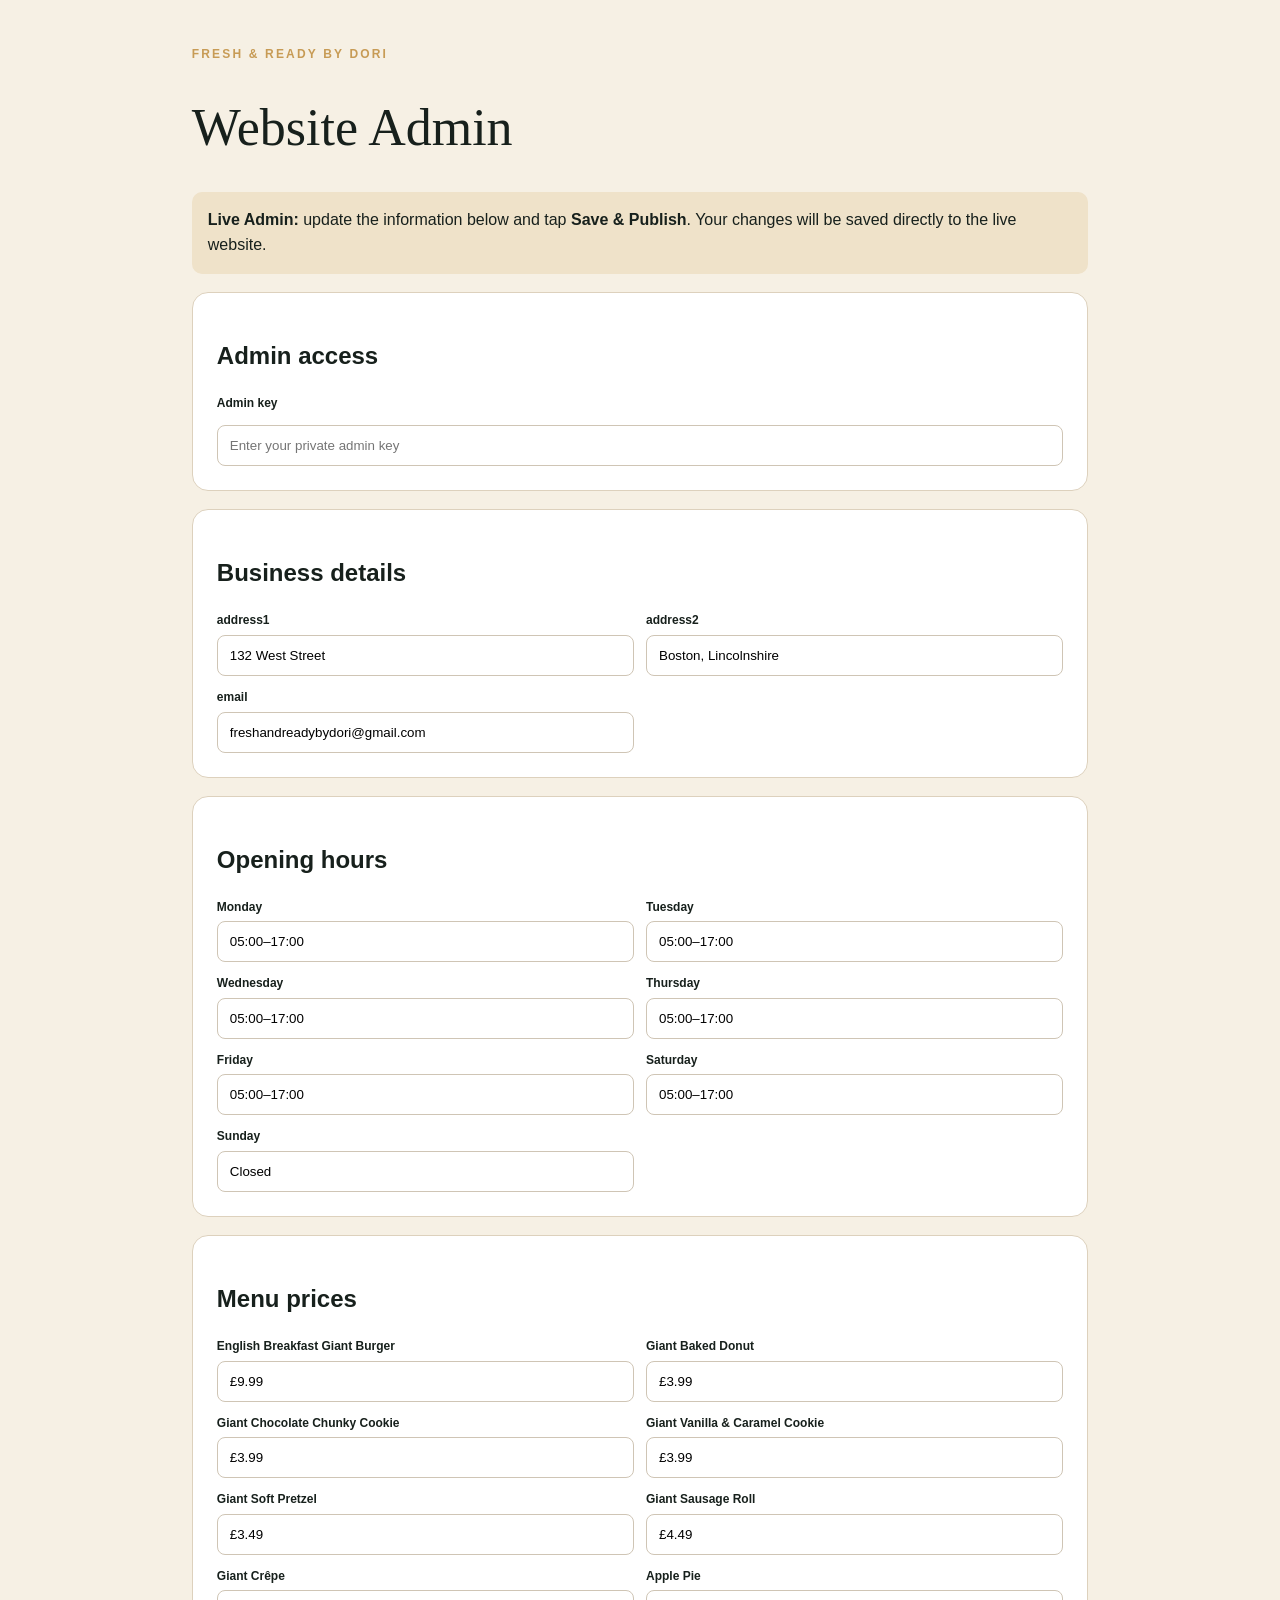
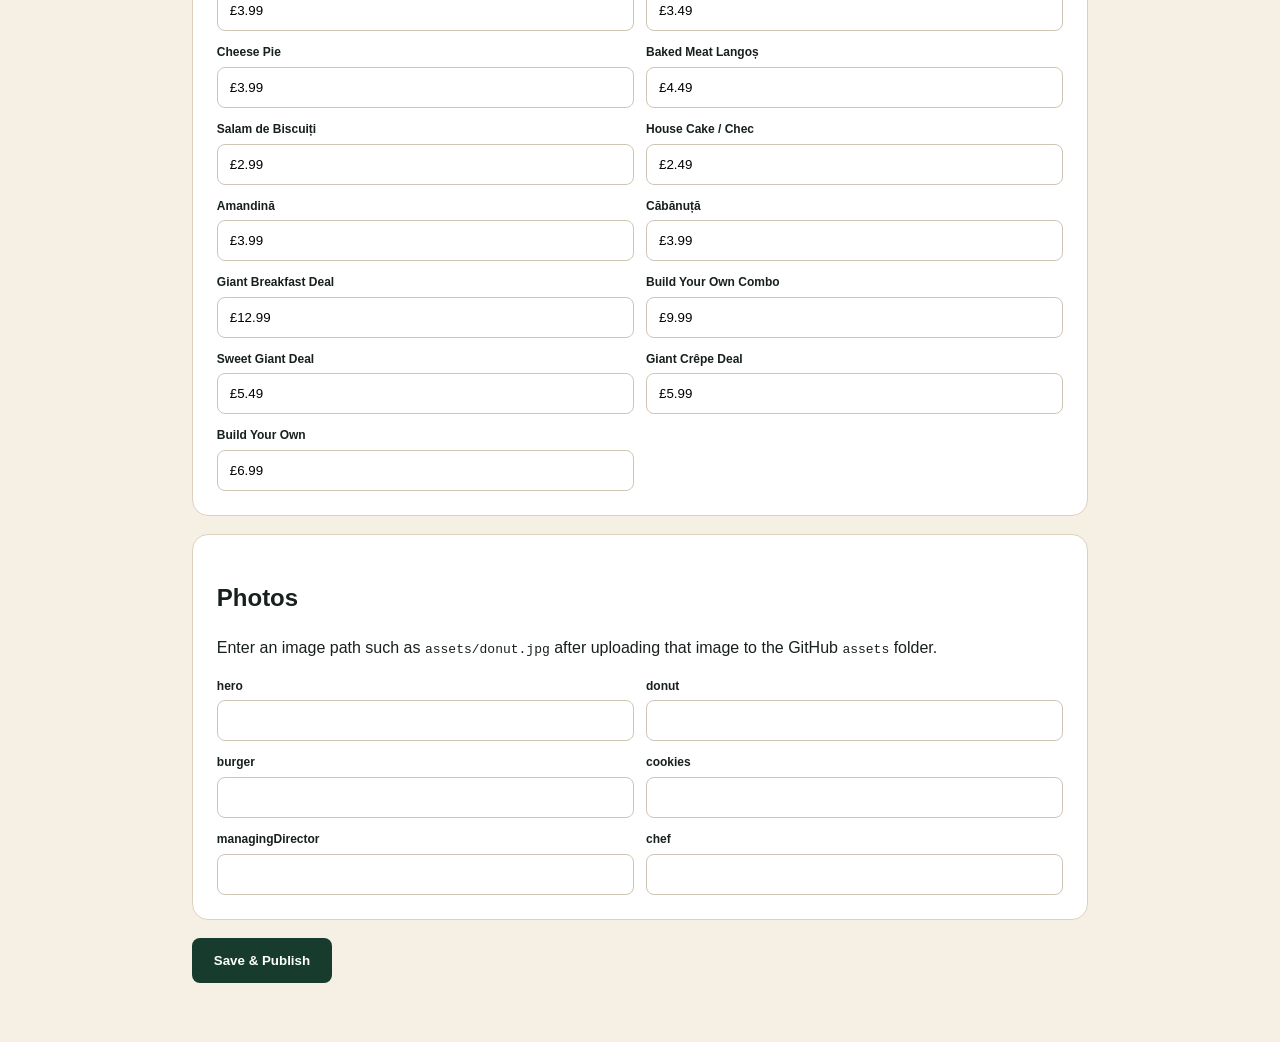
==== admin.html @ 7a83b664 "Update admin.html" ====
<!doctype html>
<html lang="en">
<head>
<meta charset="utf-8">
<meta name="viewport" content="width=device-width,initial-scale=1">
<title>Fresh & Ready Admin</title>
<link rel="stylesheet" href="styles.css">

<style>
.admin{max-width:1050px;margin:auto;padding:45px 6vw}
.admin h1{font:400 52px Georgia,serif}
.panel{background:#fff;padding:24px;margin:18px 0;border:1px solid #ddd1bd;border-radius:16px}
.grid{display:grid;grid-template-columns:repeat(2,1fr);gap:12px}
.field label{display:block;font-weight:800;font-size:12px;margin-bottom:5px}
.field input{width:100%;box-sizing:border-box;padding:12px;border:1px solid #cfc5b5;border-radius:8px}
.save{background:#173b2d;color:#fff;border:0;padding:15px 22px;font-weight:900;border-radius:8px;cursor:pointer}
.save:disabled{opacity:.6;cursor:not-allowed}
.noteAdmin{background:#efe2c9;padding:16px;border-radius:10px}
.adminKey{width:100%;box-sizing:border-box;padding:12px;border:1px solid #cfc5b5;border-radius:8px;margin-top:8px}
.status{margin-top:14px;font-weight:800}
@media(max-width:700px){
.grid{grid-template-columns:1fr}
.admin h1{font-size:40px}
}
</style>
</head>

<body>

<main class="admin">

<p class="eyebrow">FRESH & READY BY DORI</p>
<h1>Website Admin</h1>

<p class="noteAdmin">
<b>Live Admin:</b> update the information below and tap
<b>Save &amp; Publish</b>. Your changes will be saved directly to the live website.
</p>

<div class="panel">
<h2>Admin access</h2>
<div class="field">
<label for="adminKey">Admin key</label>
<input
class="adminKey"
id="adminKey"
type="password"
autocomplete="current-password"
placeholder="Enter your private admin key">
</div>
</div>

<div class="panel">
<h2>Business details</h2>
<div class="grid" id="business"></div>
</div>

<div class="panel">
<h2>Opening hours</h2>
<div class="grid" id="hours"></div>
</div>

<div class="panel">
<h2>Menu prices</h2>
<div class="grid" id="prices"></div>
</div>

<div class="panel">
<h2>Photos</h2>
<p>
Enter an image path such as <code>assets/donut.jpg</code>
after uploading that image to the GitHub <code>assets</code> folder.
</p>
<div class="grid" id="photos"></div>
</div>

<button class="save" id="save">Save &amp; Publish</button>
<div class="status" id="status"></div>

</main>

<script src="site-data.js"></script>

<script>
let d = JSON.parse(JSON.stringify(window.SITE_DATA || {}));

function field(parent,label,value,path){
  let w=document.createElement("div");
  w.className="field";

  let l=document.createElement("label");
  l.textContent=label;

  let i=document.createElement("input");
  i.value=value ?? "";

  i.oninput=()=>{
    let o=d;
    for(let x=0;x<path.length-1;x++){
      o=o[path[x]];
    }
    o[path.at(-1)]=i.value;
  };

  w.append(l,i);
  parent.append(w);
}

function render(){
  const b=document.getElementById("business");
  const h=document.getElementById("hours");
  const p=document.getElementById("prices");
  const ph=document.getElementById("photos");

  b.innerHTML="";
  h.innerHTML="";
  p.innerHTML="";
  ph.innerHTML="";

  ["address1","address2","email"].forEach(k=>{
    field(b,k,d.business?.[k] || "",["business",k]);
  });

  Object.keys(d.business?.hours || {}).forEach(k=>{
    field(h,k,d.business.hours[k],["business","hours",k]);
  });

  Object.keys(d.prices || {}).forEach(k=>{
    field(p,k,"£"+d.prices[k],["prices",k]);
  });

  p.querySelectorAll("input").forEach(i=>{
    i.oninput=e=>{
      let key=e.target.previousSibling.textContent;
      d.prices[key]=e.target.value.replace("£","").trim();
    };
  });

  Object.keys(d.photos || {}).forEach(k=>{
    field(ph,k,d.photos[k],["photos",k]);
  });
}

async function loadLiveData(){
  try{
    const response=await fetch("/api/site-data",{
      cache:"no-store"
    });

    if(response.ok){
      const live=await response.json();

      if(live?.business && live?.prices && live?.photos){
        d=live;
        render();
      }
    }
  }catch(error){
    console.log("Using fallback site-data.js");
  }
}

document.getElementById("save").onclick=async()=>{
  const button=document.getElementById("save");
  const status=document.getElementById("status");
  const key=document.getElementById("adminKey").value.trim();

  if(!key){
    status.textContent="Please enter your Admin key.";
    return;
  }

  button.disabled=true;
  status.textContent="Saving...";

  try{
    const response=await fetch("/api/site-data",{
      method:"POST",
      headers:{
        "content-type":"application/json",
        "x-admin-key":key
      },
      body:JSON.stringify(d)
    });

    const result=await response.json().catch(()=>({}));

    if(!response.ok){
      if(response.status===401){
        throw new Error("Incorrect Admin key.");
      }

      throw new Error(result.error || "Unable to save changes.");
    }

    status.textContent="✓ Saved & published successfully.";
  }catch(error){
    status.textContent="Error: "+error.message;
  }finally{
    button.disabled=false;
  }
};

render();
loadLiveData();
</script>

</body>
</html>
---- styles.css ----
:root{--green:#173b2d;--deep:#0c241c;--cream:#f6f0e4;--gold:#c79b55;--ink:#17201c;--sage:#879c76;--white:#fffdf8}*{box-sizing:border-box}html{scroll-behavior:smooth}body{margin:0;background:var(--cream);color:var(--ink);font-family:Arial,Helvetica,sans-serif;line-height:1.55}.nav{height:82px;position:sticky;top:0;z-index:20;display:flex;align-items:center;gap:28px;padding:0 5vw;background:rgba(246,240,228,.96);border-bottom:1px solid #d8cfbf}.brand{display:flex;align-items:center;gap:10px;color:var(--deep);text-decoration:none;font-family:Georgia,serif;font-size:24px;font-weight:700;white-space:nowrap}.brand small{display:block;font-family:cursive;font-size:13px;font-weight:400;text-align:center}.leaf{font-size:27px;color:var(--green)}nav{margin-left:auto;display:flex;gap:22px}nav a{color:var(--ink);text-decoration:none;font-size:13px;font-weight:700;text-transform:uppercase;letter-spacing:.06em}nav a:hover{color:var(--gold)}#lang{border:1px solid #c8bdab;background:transparent;padding:8px;border-radius:20px}.menuBtn{display:none}.hero{min-height:720px;display:grid;grid-template-columns:46% 54%;background:var(--deep);color:var(--white)}.heroCopy{padding:110px 7vw;display:flex;flex-direction:column;justify-content:center}.eyebrow{font-size:12px;font-weight:800;letter-spacing:.18em;color:var(--gold);margin:0 0 18px}.hero h1,.section h2{font-family:Georgia,serif;font-weight:400}.hero h1{font-size:clamp(52px,6vw,88px);line-height:.95;margin:0 0 28px}.hero h1 em{color:var(--gold);font-weight:400}.lead{font-size:20px;max-width:560px;color:#e8e2d7}.actions{display:flex;gap:12px;margin:24px 0}.btn{display:inline-block;padding:14px 20px;border-radius:2px;text-decoration:none;font-weight:800;font-size:13px;letter-spacing:.04em}.gold{background:var(--gold);color:var(--deep)}.ghost{border:1px solid #cabda9;color:var(--white)}.micro{margin-top:40px;font-size:11px;letter-spacing:.2em}.heroVisual{margin:32px 32px 32px 0;border-radius:2px;min-height:500px}.placeholder{background:linear-gradient(145deg,#d6b98a,#758c69 48%,#243b30);display:flex;align-items:center;justify-content:center;text-align:center;color:white;font-weight:800;letter-spacing:.14em;font-size:12px;position:relative;overflow:hidden}.placeholder:after{content:"";position:absolute;width:70%;height:36%;bottom:8%;background:rgba(255,245,220,.15);border:1px solid rgba(255,255,255,.25);box-shadow:0 0 60px rgba(255,198,100,.18)}.quick{display:grid;grid-template-columns:repeat(3,1fr);padding:28px 7vw;background:var(--gold);color:var(--deep);gap:30px}.quick div{display:flex;gap:12px;align-items:center}.quick b{font-size:14px}.quick span{font-size:13px}.section{padding:90px 7vw}.section>h2,.split h2,.community h2,.delivery h2{font-size:clamp(38px,4.5vw,64px);line-height:1.05;margin:0 0 22px}.intro{max-width:720px;font-size:18px;margin-bottom:42px}.cards{display:grid;grid-template-columns:repeat(3,1fr);gap:18px}.cards article,.communityGrid article{background:var(--white);padding:28px;border-top:4px solid var(--gold)}.cards h3{font-family:Georgia,serif;font-size:27px;margin:0}.cards ul{padding:0;list-style:none}.cards li{display:flex;justify-content:space-between;gap:20px;padding:10px 0;border-bottom:1px solid #e5ddd0}.muted,.note{color:#6f756f}.note{font-size:12px}.dark{background:var(--deep);color:var(--white)}.steps{display:grid;grid-template-columns:repeat(4,1fr);gap:16px;margin-top:44px}.steps div{padding:28px;border:1px solid #486052;min-height:220px}.steps span{color:var(--gold);font-family:Georgia,serif;font-size:36px}.steps h3{font-size:20px}.steps p{color:#d9d9cf}.split{display:grid;grid-template-columns:1fr 1fr;gap:8vw}.storyText{font-size:19px}.community{background:#dfe5d6}.communityGrid{display:grid;grid-template-columns:repeat(3,1fr);gap:18px}.communityGrid b{color:var(--green);font-size:13px;letter-spacing:.08em}.teamGrid{display:grid;grid-template-columns:repeat(2,minmax(0,420px));gap:24px}.person{background:var(--white);padding:16px}.portrait{height:360px;background:linear-gradient(145deg,#d8c5a5,#809275);display:flex;align-items:center;justify-content:center;color:white;font-size:12px;letter-spacing:.12em;text-align:center}.person h3{font-family:Georgia,serif;font-size:25px;margin-bottom:4px}.delivery{background:var(--green);color:white;display:grid;grid-template-columns:1.2fr .8fr;gap:50px;align-items:center}.deliveryBtns{display:grid;gap:12px}.deliveryBtns button{padding:18px;border:1px solid #d8c9af;background:transparent;color:#d8c9af;font-weight:800}.allergen{background:#f0e3ca;padding-top:50px;padding-bottom:50px}.allergen h2{font-size:30px}.allergen p{max-width:900px}.visit{display:grid;grid-template-columns:1fr 1fr;gap:60px}.visit h2{font-size:48px}.email{color:var(--green);font-weight:700;word-break:break-word}footer{background:var(--deep);color:#d9d3c7;padding:45px 7vw;text-align:center}.footerBrand{justify-content:center;color:white;margin-bottom:12px}@media(max-width:900px){.nav{height:70px}.menuBtn{display:block;margin-left:auto;border:0;background:none;font-size:25px}.nav nav{display:none;position:absolute;top:70px;left:0;right:0;background:var(--cream);padding:24px;flex-direction:column}.nav nav.open{display:flex}.hero{grid-template-columns:1fr}.heroCopy{padding:75px 7vw 40px}.heroVisual{margin:0 7vw 55px;min-height:400px}.quick,.cards,.steps,.communityGrid{grid-template-columns:1fr}.split,.delivery,.visit{grid-template-columns:1fr}.teamGrid{grid-template-columns:1fr}.steps div{min-height:0}.section{padding:65px 7vw}}
.announcement{background:var(--gold);color:var(--deep);text-align:center;padding:8px 16px;font-size:10px;font-weight:900;letter-spacing:.18em}
.nav{top:31px}
.foodScene{position:relative;background:
radial-gradient(circle at 65% 20%,rgba(255,213,140,.48),transparent 22%),
linear-gradient(145deg,#9bad7d 0 28%,#d39b59 28% 57%,#24382e 57%);overflow:hidden}
.foodScene:before{content:"";position:absolute;inset:0;background:linear-gradient(90deg,rgba(12,36,28,.15),transparent 40%)}
.sceneBadge{position:absolute;top:8%;right:7%;background:rgba(246,240,228,.92);color:var(--deep);padding:18px 20px;text-align:center;font-family:Georgia,serif;font-size:20px;box-shadow:0 10px 35px rgba(0,0,0,.15)}
.sceneBadge small{font-family:Arial,sans-serif;font-size:8px;letter-spacing:.12em}
.plate{position:absolute;border-radius:50%;display:flex;align-items:center;justify-content:center;text-align:center;color:#fff;font-size:10px;font-weight:900;letter-spacing:.12em;border:10px solid rgba(255,253,248,.92);box-shadow:0 25px 55px rgba(0,0,0,.32)}
.plate1{width:210px;height:210px;left:8%;bottom:8%;background:radial-gradient(circle,#d7a45e 0 28%,#8d4c2f 29% 45%,#c78b51 46% 62%,#3e2b20 63%)}
.plate2{width:280px;height:280px;left:35%;bottom:18%;background:radial-gradient(circle,#e9c879 0 18%,#7b3f25 19% 33%,#e0a84f 34% 44%,#6d8a45 45% 54%,#bd7439 55% 64%,#3a261c 65%)}
.plate3{width:175px;height:175px;right:6%;bottom:7%;background:radial-gradient(circle,#d7bd75 0 30%,#7e9a5b 31% 43%,#b84934 44% 52%,#e4c76f 53% 61%,#463426 62%)}
.featured{padding:90px 7vw;background:#f1e4ce}.featuredHead{display:flex;justify-content:space-between;gap:40px;align-items:end;margin-bottom:35px}.featured h2{font:400 clamp(38px,4.5vw,64px)/1.03 Georgia,serif;margin:0}.featured h2 em{color:var(--green);font-weight:400}.featureRail{display:grid;grid-template-columns:repeat(3,1fr);gap:18px}.foodCard{background:var(--white);padding:14px 14px 24px}.foodCard h3{font:400 25px Georgia,serif;margin:18px 8px 5px}.foodCard p{margin:0 8px 18px;color:#687068;min-height:48px}.foodCard>b{margin:0 8px;font-size:20px;color:var(--green)}.foodMock{height:300px;display:flex;align-items:center;justify-content:center;color:white;font-size:12px;font-weight:900;letter-spacing:.15em;position:relative;overflow:hidden}.foodMock:after{content:"PHOTO COMING SOON";position:absolute;bottom:12px;right:12px;font-size:8px;background:rgba(0,0,0,.45);padding:5px 7px}.donut .foodMock{background:radial-gradient(circle at center,#f0d3a0 0 12%,#7a412d 13% 19%,#d49b5b 20% 35%,#b46d43 36% 48%,#71845e 49%)}.beast .foodMock{background:linear-gradient(#d3a85d 0 15%,#6b3828 15% 28%,#d89a3f 28% 39%,#f0d26f 39% 48%,#5f7b48 48% 58%,#b8603f 58% 70%,#d0a45d 70%)}.cookie .foodMock{background:radial-gradient(circle at 30% 35%,#553522 0 3%,transparent 4%),radial-gradient(circle at 60% 55%,#553522 0 4%,transparent 5%),radial-gradient(circle,#c28a52 0 47%,#758b65 48%)}
.manifesto{padding:75px 7vw;background:var(--gold);color:var(--deep);text-align:center}.manifesto p{font:400 clamp(42px,6vw,78px)/1.02 Georgia,serif;margin:0}.manifesto em{font-family:cursive;font-weight:400}
.mapPlaceholder{height:230px;margin:28px 0;background:linear-gradient(135deg,#d9d0be,#b8c3a6);display:flex;align-items:center;justify-content:center;text-align:center;color:var(--green);font-weight:900;letter-spacing:.12em}.mapPlaceholder small{font-size:9px}
@media(max-width:900px){.nav{top:31px}.featuredHead{display:block}.featureRail{grid-template-columns:1fr}.foodMock{height:240px}.plate1{width:150px;height:150px}.plate2{width:205px;height:205px;left:30%}.plate3{width:125px;height:125px}.sceneBadge{font-size:15px}.foodScene{min-height:430px}}

.logoMark{width:30px;height:28px;position:relative;display:inline-block}.logoMark i{position:absolute;width:17px;height:10px;border:2px solid var(--green);border-radius:100% 0 100% 0;transform:rotate(35deg);top:2px;left:1px}.logoMark i+ i{transform:scaleX(-1) rotate(35deg);left:13px;top:0}.logoMark:after{content:"";position:absolute;width:2px;height:15px;background:var(--green);left:14px;top:12px;transform:rotate(-5deg)}
.navOrder{background:var(--green);color:white;text-decoration:none;padding:10px 14px;font-size:11px;font-weight:900;letter-spacing:.1em}.textLink{color:var(--green);font-weight:800}.mapPlaceholder{text-decoration:none}.legalPage{max-width:980px;margin:auto;padding:100px 7vw}.legalPage h1{font:400 clamp(46px,6vw,76px)/1 Georgia,serif;color:var(--deep);margin:0 0 35px}.legalPage .large{font-size:22px}.legalPage section{padding:28px 0;border-top:1px solid #d5cbbb}.legalPage section h2{font:400 30px Georgia,serif;margin:0 0 10px}.legalNote{margin-top:40px;padding:20px;background:#efe2c9;font-size:13px}.simple{justify-content:space-between}.simple .navOrder{margin-left:auto}
@media(max-width:900px){.navOrder{display:none}.simple .navOrder{display:block}}
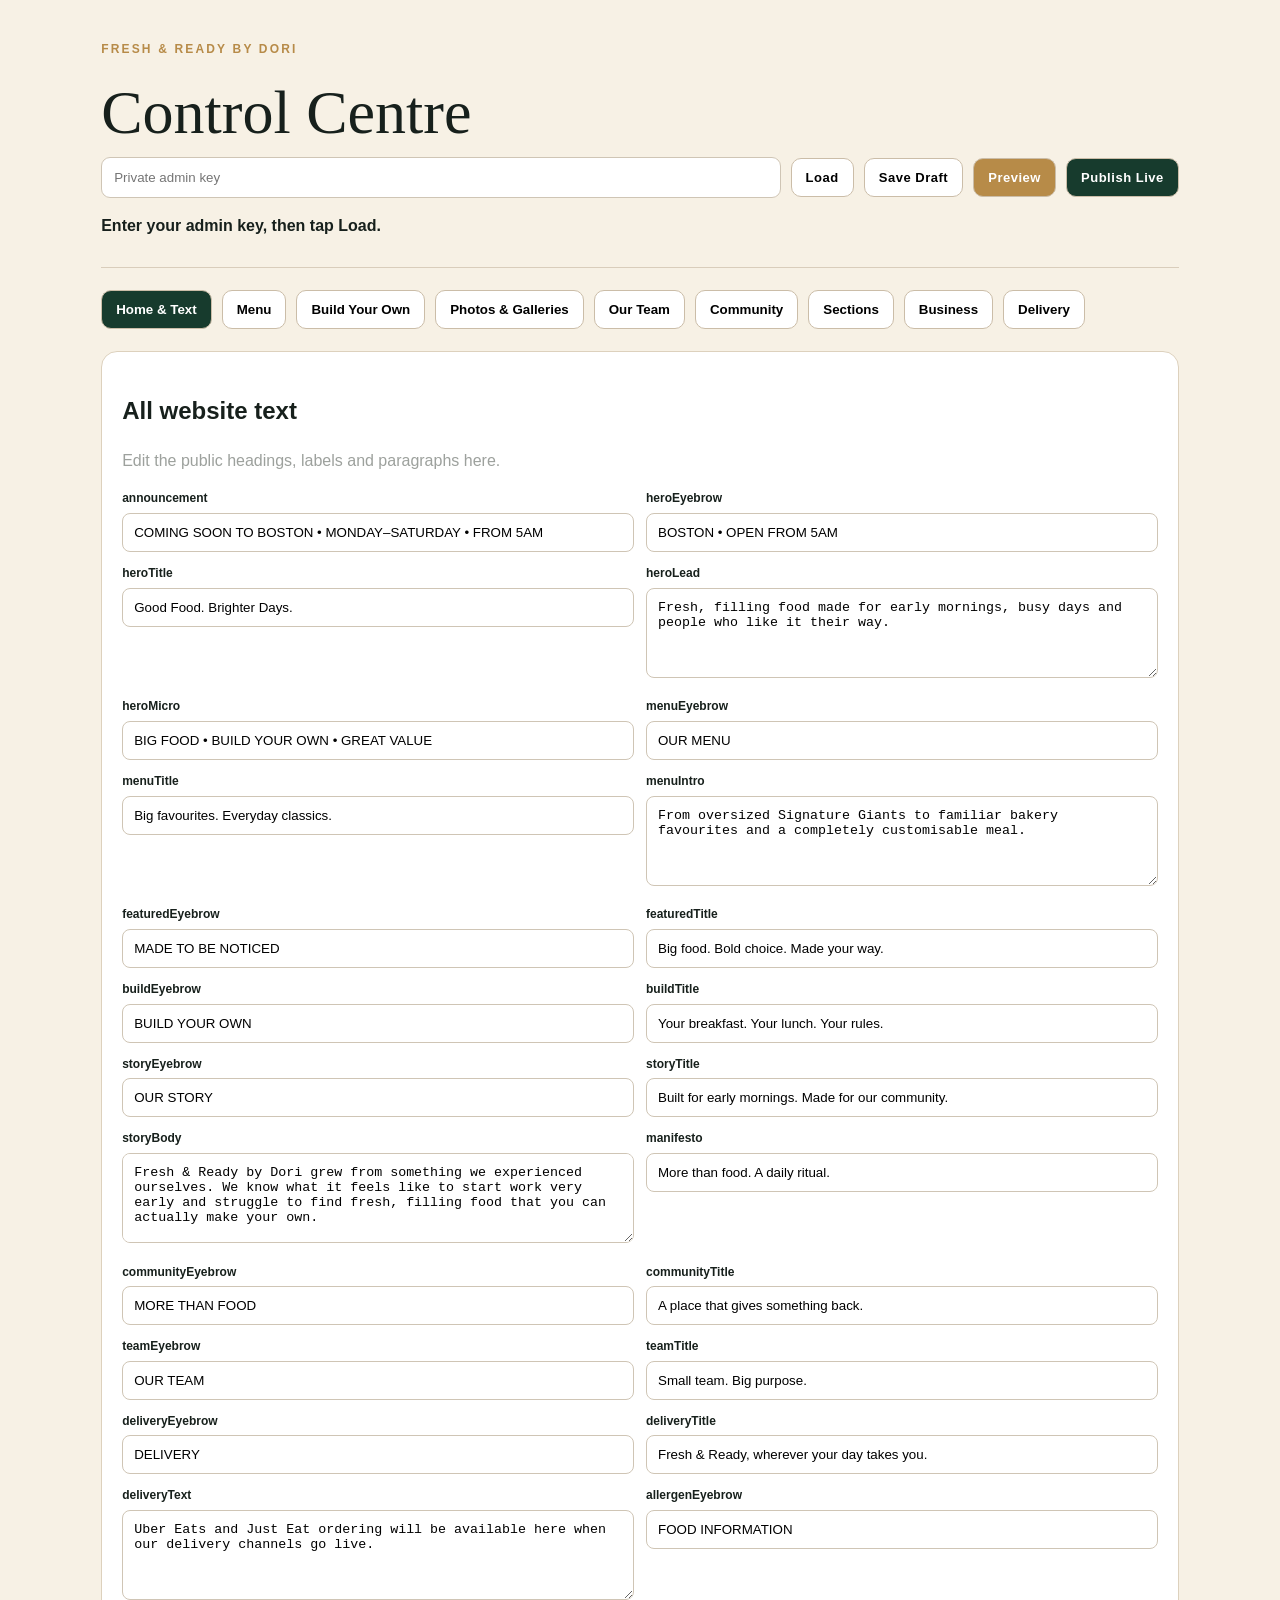
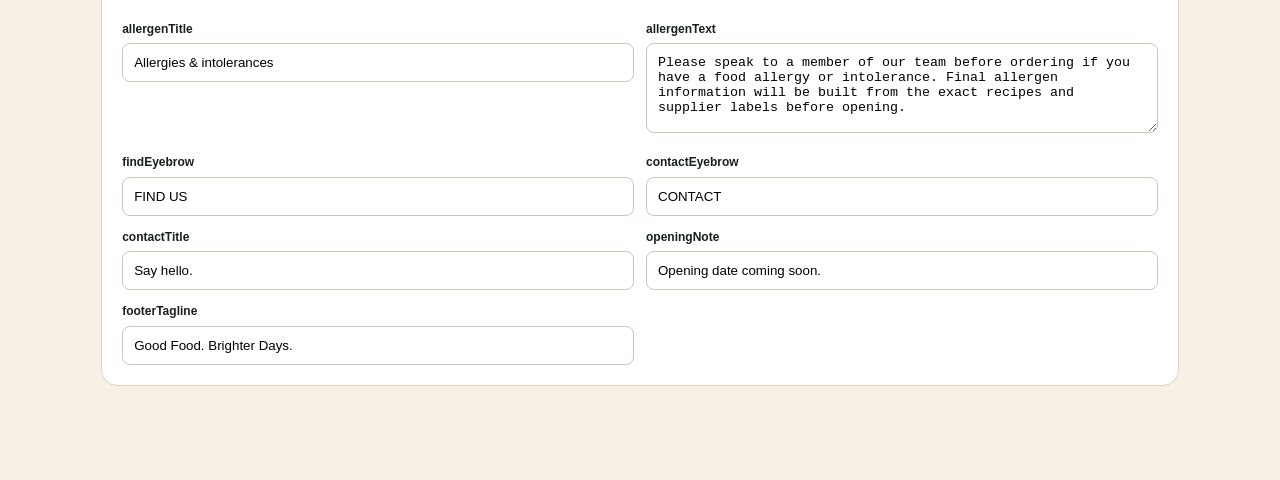
==== commit eae90eb5: "Add files via upload" ====
--- a/admin.html
+++ b/admin.html
@@ -1,209 +1,28 @@
-<!doctype html>
-<html lang="en">
-<head>
-<meta charset="utf-8">
-<meta name="viewport" content="width=device-width,initial-scale=1">
-<title>Fresh & Ready Admin</title>
-<link rel="stylesheet" href="styles.css">
-
-<style>
-.admin{max-width:1050px;margin:auto;padding:45px 6vw}
-.admin h1{font:400 52px Georgia,serif}
-.panel{background:#fff;padding:24px;margin:18px 0;border:1px solid #ddd1bd;border-radius:16px}
-.grid{display:grid;grid-template-columns:repeat(2,1fr);gap:12px}
-.field label{display:block;font-weight:800;font-size:12px;margin-bottom:5px}
-.field input{width:100%;box-sizing:border-box;padding:12px;border:1px solid #cfc5b5;border-radius:8px}
-.save{background:#173b2d;color:#fff;border:0;padding:15px 22px;font-weight:900;border-radius:8px;cursor:pointer}
-.save:disabled{opacity:.6;cursor:not-allowed}
-.noteAdmin{background:#efe2c9;padding:16px;border-radius:10px}
-.adminKey{width:100%;box-sizing:border-box;padding:12px;border:1px solid #cfc5b5;border-radius:8px;margin-top:8px}
-.status{margin-top:14px;font-weight:800}
-@media(max-width:700px){
-.grid{grid-template-columns:1fr}
-.admin h1{font-size:40px}
-}
-</style>
-</head>
-
-<body>
-
-<main class="admin">
-
-<p class="eyebrow">FRESH & READY BY DORI</p>
-<h1>Website Admin</h1>
-
-<p class="noteAdmin">
-<b>Live Admin:</b> update the information below and tap
-<b>Save &amp; Publish</b>. Your changes will be saved directly to the live website.
-</p>
-
-<div class="panel">
-<h2>Admin access</h2>
-<div class="field">
-<label for="adminKey">Admin key</label>
-<input
-class="adminKey"
-id="adminKey"
-type="password"
-autocomplete="current-password"
-placeholder="Enter your private admin key">
-</div>
-</div>
-
-<div class="panel">
-<h2>Business details</h2>
-<div class="grid" id="business"></div>
-</div>
-
-<div class="panel">
-<h2>Opening hours</h2>
-<div class="grid" id="hours"></div>
-</div>
-
-<div class="panel">
-<h2>Menu prices</h2>
-<div class="grid" id="prices"></div>
-</div>
-
-<div class="panel">
-<h2>Photos</h2>
-<p>
-Enter an image path such as <code>assets/donut.jpg</code>
-after uploading that image to the GitHub <code>assets</code> folder.
-</p>
-<div class="grid" id="photos"></div>
-</div>
-
-<button class="save" id="save">Save &amp; Publish</button>
-<div class="status" id="status"></div>
-
-</main>
-
-<script src="site-data.js"></script>
-
-<script>
-let d = JSON.parse(JSON.stringify(window.SITE_DATA || {}));
-
-function field(parent,label,value,path){
-  let w=document.createElement("div");
-  w.className="field";
-
-  let l=document.createElement("label");
-  l.textContent=label;
-
-  let i=document.createElement("input");
-  i.value=value ?? "";
-
-  i.oninput=()=>{
-    let o=d;
-    for(let x=0;x<path.length-1;x++){
-      o=o[path[x]];
-    }
-    o[path.at(-1)]=i.value;
-  };
-
-  w.append(l,i);
-  parent.append(w);
-}
-
-function render(){
-  const b=document.getElementById("business");
-  const h=document.getElementById("hours");
-  const p=document.getElementById("prices");
-  const ph=document.getElementById("photos");
-
-  b.innerHTML="";
-  h.innerHTML="";
-  p.innerHTML="";
-  ph.innerHTML="";
-
-  ["address1","address2","email"].forEach(k=>{
-    field(b,k,d.business?.[k] || "",["business",k]);
-  });
-
-  Object.keys(d.business?.hours || {}).forEach(k=>{
-    field(h,k,d.business.hours[k],["business","hours",k]);
-  });
-
-  Object.keys(d.prices || {}).forEach(k=>{
-    field(p,k,"£"+d.prices[k],["prices",k]);
-  });
-
-  p.querySelectorAll("input").forEach(i=>{
-    i.oninput=e=>{
-      let key=e.target.previousSibling.textContent;
-      d.prices[key]=e.target.value.replace("£","").trim();
-    };
-  });
-
-  Object.keys(d.photos || {}).forEach(k=>{
-    field(ph,k,d.photos[k],["photos",k]);
-  });
-}
-
-async function loadLiveData(){
-  try{
-    const response=await fetch("/api/site-data",{
-      cache:"no-store"
-    });
-
-    if(response.ok){
-      const live=await response.json();
-
-      if(live?.business && live?.prices && live?.photos){
-        d=live;
-        render();
-      }
-    }
-  }catch(error){
-    console.log("Using fallback site-data.js");
-  }
-}
-
-document.getElementById("save").onclick=async()=>{
-  const button=document.getElementById("save");
-  const status=document.getElementById("status");
-  const key=document.getElementById("adminKey").value.trim();
-
-  if(!key){
-    status.textContent="Please enter your Admin key.";
-    return;
-  }
-
-  button.disabled=true;
-  status.textContent="Saving...";
-
-  try{
-    const response=await fetch("/api/site-data",{
-      method:"POST",
-      headers:{
-        "content-type":"application/json",
-        "x-admin-key":key
-      },
-      body:JSON.stringify(d)
-    });
-
-    const result=await response.json().catch(()=>({}));
-
-    if(!response.ok){
-      if(response.status===401){
-        throw new Error("Incorrect Admin key.");
-      }
-
-      throw new Error(result.error || "Unable to save changes.");
-    }
-
-    status.textContent="✓ Saved & published successfully.";
-  }catch(error){
-    status.textContent="Error: "+error.message;
-  }finally{
-    button.disabled=false;
-  }
-};
-
-render();
-loadLiveData();
-</script>
-
-</body>
-</html>
+<!doctype html><html lang="en"><head><meta charset="utf-8"><meta name="viewport" content="width=device-width,initial-scale=1"><title>Fresh & Ready Control Centre</title><link rel="stylesheet" href="styles.css"><style>
+:root{--green:#173b2d;--cream:#f7f1e5;--gold:#b78b48}.admin{max-width:1180px;margin:auto;padding:28px 4vw 80px}.admin h1{font:400 clamp(38px,7vw,62px) Georgia,serif;margin:.15em 0}.top{position:sticky;top:0;z-index:20;background:rgba(247,241,229,.96);padding:12px 0;border-bottom:1px solid #d9cdbb}.toolbar,.tabs,.row{display:flex;gap:10px;flex-wrap:wrap;align-items:center}.tabs{margin:22px 0}.tabs button,.btn{border:1px solid #cbbda8;background:#fff;padding:11px 14px;border-radius:10px;font-weight:800}.tabs button.active,.btn.primary{background:var(--green);color:#fff}.btn.gold{background:var(--gold);color:#fff}.btn.danger{color:#8b2424}.panel{background:#fff;padding:20px;margin:14px 0;border:1px solid #ddd1bd;border-radius:16px}.grid{display:grid;grid-template-columns:repeat(2,minmax(0,1fr));gap:12px}.field label{display:block;font-weight:800;font-size:12px;margin:0 0 5px}.field input,.field textarea,.field select{width:100%;box-sizing:border-box;padding:11px;border:1px solid #cfc5b5;border-radius:8px;background:#fff}.field textarea{min-height:90px}.item{border:1px solid #e2d8c8;border-radius:12px;padding:14px;margin:10px 0;background:#fffdf9}.itemHead{display:flex;justify-content:space-between;gap:10px;align-items:center}.muted{opacity:.68}.status{font-weight:800}.hidden{display:none!important}.galleryGrid{display:grid;grid-template-columns:repeat(auto-fill,minmax(145px,1fr));gap:12px}.thumb{border:1px solid #ddd1bd;border-radius:12px;padding:8px}.thumb img{width:100%;aspect-ratio:1;object-fit:cover;border-radius:8px}.drag{cursor:grab;font-size:18px}.small{font-size:12px}.switch{display:flex;gap:7px;align-items:center}.switch input{width:auto}.warn{background:#fff4d8;border:1px solid #ead19b;padding:12px;border-radius:10px}.previewFrame{width:100%;height:70vh;border:1px solid #ccc;border-radius:12px;background:#fff}@media(max-width:720px){.grid{grid-template-columns:1fr}.toolbar .btn{flex:1}.admin{padding-inline:16px}}
+</style></head><body><main class="admin">
+<div class="top"><p class="eyebrow">FRESH & READY BY DORI</p><h1>Control Centre</h1><div class="toolbar"><input id="adminKey" type="password" placeholder="Private admin key" style="padding:12px;border:1px solid #cfc5b5;border-radius:9px;flex:1;min-width:180px"><button class="btn" id="load">Load</button><button class="btn" id="draft">Save Draft</button><button class="btn gold" id="preview">Preview</button><button class="btn primary" id="publish">Publish Live</button></div><p id="status" class="status">Enter your admin key, then tap Load.</p></div>
+<div class="tabs" id="tabs"></div><div id="view"></div>
+</main><script src="site-data.js"></script><script>
+const defaults=structuredClone(window.SITE_DATA);let d=structuredClone(defaults), current='home';
+function migrate(x){if(!x||x.version!==6)return structuredClone(defaults);return x}const $=s=>document.querySelector(s), view=$('#view'), status=$('#status');
+const tabs=[['home','Home & Text'],['menu','Menu'],['build','Build Your Own'],['photos','Photos & Galleries'],['team','Our Team'],['community','Community'],['sections','Sections'],['business','Business'],['delivery','Delivery']];
+function esc(s=''){return String(s).replace(/[&<>\"]/g,c=>({'&':'&amp;','<':'&lt;','>':'&gt;','"':'&quot;'}[c]))}function id(){return Date.now().toString(36)+Math.random().toString(36).slice(2,7)}
+function inp(label,value,on,area=false,type='text'){return `<div class="field"><label>${esc(label)}</label>${area?`<textarea oninput="${on}">${esc(value)}</textarea>`:`<input type="${type}" value="${esc(value)}" oninput="${on}">`}</div>`}
+function drawTabs(){tabs.forEach(([k,l])=>{let b=document.createElement('button');b.textContent=l;b.className=k===current?'active':'';b.onclick=()=>{current=k;drawTabs();render()};$('#tabs').append(b)})}
+function drawTabsReset(){ $('#tabs').innerHTML='';drawTabs() }
+function render(){if(current==='home')home();if(current==='menu')menu();if(current==='build')build();if(current==='photos')photos();if(current==='team')team();if(current==='community')community();if(current==='sections')sections();if(current==='business')business();if(current==='delivery')delivery()}
+function home(){view.innerHTML=`<div class="panel"><h2>All website text</h2><p class="muted">Edit the public headings, labels and paragraphs here.</p><div class="grid">${Object.entries(d.text).map(([k,v])=>inp(k,v,`d.text['${k}']=this.value`,String(v).length>80)).join('')}</div></div>`}
+function menu(){view.innerHTML=`<div class="panel"><div class="itemHead"><div><h2>Menu categories & products</h2><p class="muted">Rename, add, remove, hide and reorder categories/products.</p></div><button class="btn primary" onclick="addCat()">+ Category</button></div><div id="cats"></div></div>`;let c=$('#cats');d.menu.forEach((cat,ci)=>{let x=document.createElement('div');x.className='item';x.innerHTML=`<div class="itemHead"><h3>${esc(cat.name)}</h3><div class="row"><button class="btn" onclick="moveCat(${ci},-1)">↑</button><button class="btn" onclick="moveCat(${ci},1)">↓</button><button class="btn danger" onclick="delCat(${ci})">Delete</button></div></div><div class="grid">${inp('Category name',cat.name,`d.menu[${ci}].name=this.value`)}${inp('Description',cat.description||'',`d.menu[${ci}].description=this.value`)}<label class="switch"><input type="checkbox" ${cat.visible!==false?'checked':''} onchange="d.menu[${ci}].visible=this.checked"> Visible</label></div><div>${cat.products.map((p,pi)=>`<div class="item"><div class="itemHead"><b>${esc(p.name)}</b><div><button class="btn" onclick="moveProduct(${ci},${pi},-1)">↑</button> <button class="btn" onclick="moveProduct(${ci},${pi},1)">↓</button> <button class="btn danger" onclick="delProduct(${ci},${pi})">Delete</button></div></div><div class="grid">${inp('Product name',p.name,`d.menu[${ci}].products[${pi}].name=this.value`)}${inp('Price £',p.price,`d.menu[${ci}].products[${pi}].price=this.value`)}${inp('Description',p.description||'',`d.menu[${ci}].products[${pi}].description=this.value`,true)}<label class="switch"><input type="checkbox" ${p.visible!==false?'checked':''} onchange="d.menu[${ci}].products[${pi}].visible=this.checked"> Available / visible</label></div></div>`).join('')}</div><button class="btn" onclick="addProduct(${ci})">+ Add product</button>`;c.append(x)})}
+window.addCat=()=>{d.menu.push({id:id(),name:'New category',description:'',visible:true,products:[]});menu()};window.delCat=i=>{if(confirm('Delete this category?')){d.menu.splice(i,1);menu()}};window.moveCat=(i,n)=>{let j=i+n;if(j<0||j>=d.menu.length)return;[d.menu[i],d.menu[j]]=[d.menu[j],d.menu[i]];menu()};window.addProduct=i=>{d.menu[i].products.push({id:id(),name:'New product',description:'',price:'0.00',visible:true});menu()};window.delProduct=(i,j)=>{if(confirm('Delete this product?')){d.menu[i].products.splice(j,1);menu()}};window.moveProduct=(i,j,n)=>{let a=d.menu[i].products,k=j+n;if(k<0||k>=a.length)return;[a[j],a[k]]=[a[k],a[j]];menu()};
+function build(){let b=d.buildYourOwn;view.innerHTML=`<div class="panel"><h2>Build Your Own</h2><div class="grid">${inp('Price £',b.price,`d.buildYourOwn.price=this.value`)}${inp('Bases — one per line',b.bases.join('\n'),`d.buildYourOwn.bases=this.value.split('\\n').filter(Boolean)`,true)}${inp('Mains — one per line',b.mains.join('\n'),`d.buildYourOwn.mains=this.value.split('\\n').filter(Boolean)`,true)}${inp('Included',b.included,`d.buildYourOwn.included=this.value`,true)}${inp('Extras',b.extras,`d.buildYourOwn.extras=this.value`,true)}</div></div>`}
+function photos(){view.innerHTML=`<div class="panel"><h2>Photos & Galleries</h2><p class="warn">Upload directly from your phone. For uploads, Cloudflare needs one R2 bucket bound to this Pages project as <b>SITE_IMAGES</b>. Text/menu publishing continues to work even before that binding is added.</p><div id="gals"></div></div>`;let g=$('#gals');Object.entries(d.galleries).forEach(([key,gal])=>{let box=document.createElement('div');box.className='item';box.innerHTML=`<div class="itemHead"><h3>${esc(gal.label)}</h3><select onchange="d.galleries['${key}'].layout=this.value"><option ${gal.layout==='single'?'selected':''}>single</option><option ${gal.layout==='grid'?'selected':''}>grid</option><option ${gal.layout==='collage'?'selected':''}>collage</option><option ${gal.layout==='slideshow'?'selected':''}>slideshow</option></select></div><p class="small muted">Add as many photos as you want. Reorder them with arrows. Staff photos can be assigned to a team member.</p><input type="file" accept="image/*" multiple onchange="uploadImages('${key}',this.files)"><div class="galleryGrid">${gal.images.map((im,i)=>`<div class="thumb"><img src="${esc(im.url)}"><div class="field"><label>Caption</label><input value="${esc(im.caption||'')}" oninput="d.galleries['${key}'].images[${i}].caption=this.value"></div>${key==='staff'?`<div class="field"><label>Staff member</label><select onchange="d.galleries.staff.images[${i}].owner=this.value"><option value="">Unassigned</option>${d.team.map(t=>`<option value="${t.id}" ${im.owner===t.id?'selected':''}>${esc(t.name)}</option>`).join('')}</select></div>`:''}<div class="row"><button class="btn" onclick="moveImg('${key}',${i},-1)">←</button><button class="btn" onclick="moveImg('${key}',${i},1)">→</button><button class="btn danger" onclick="removeImg('${key}',${i})">Remove</button></div></div>`).join('')}</div></div>`;g.append(box)})}
+window.uploadImages=async(key,files)=>{let admin=$('#adminKey').value;if(!admin)return alert('Enter admin key first');status.textContent='Uploading photos…';for(const f of files){let fd=new FormData();fd.append('file',f);let r=await fetch('/api/images/upload',{method:'POST',headers:{'x-admin-key':admin},body:fd});let o=await r.json();if(!r.ok){status.textContent='Upload failed: '+o.error;return}d.galleries[key].images.push({id:id(),url:o.url,key:o.key,caption:'',owner:''})}status.textContent='Photos uploaded. Save Draft or Publish Live to keep gallery changes.';photos()};window.moveImg=(k,i,n)=>{let a=d.galleries[k].images,j=i+n;if(j<0||j>=a.length)return;[a[i],a[j]]=[a[j],a[i]];photos()};window.removeImg=(k,i)=>{d.galleries[k].images.splice(i,1);photos()};
+function team(){view.innerHTML=`<div class="panel"><div class="itemHead"><h2>Our Team</h2><button class="btn primary" onclick="addTeam()">+ Person</button></div>${d.team.map((t,i)=>`<div class="item"><div class="itemHead"><h3>${esc(t.name)}</h3><button class="btn danger" onclick="delTeam(${i})">Delete</button></div><div class="grid">${inp('Name / display title',t.name,`d.team[${i}].name=this.value`)}${inp('Role',t.role,`d.team[${i}].role=this.value`)}${inp('Description',t.description,`d.team[${i}].description=this.value`,true)}<label class="switch"><input type="checkbox" ${t.visible!==false?'checked':''} onchange="d.team[${i}].visible=this.checked"> Visible</label></div></div>`).join('')}</div>`}window.addTeam=()=>{d.team.push({id:id(),name:'New team member',role:'',description:'',visible:true});team()};window.delTeam=i=>{if(confirm('Delete this team member?')){d.team.splice(i,1);team()}};
+function community(){view.innerHTML=`<div class="panel"><h2>Community cards</h2>${d.community.map((x,i)=>`<div class="item grid">${inp('Title',x.title,`d.community[${i}].title=this.value`)}${inp('Text',x.text,`d.community[${i}].text=this.value`,true)}</div>`).join('')}</div>`}
+function sections(){view.innerHTML=`<div class="panel"><h2>Sections</h2><p class="muted">Show/hide and reorder major homepage sections.</p>${d.sections.map((s,i)=>`<div class="item itemHead"><label class="switch"><input type="checkbox" ${s.visible?'checked':''} onchange="d.sections[${i}].visible=this.checked"> <b>${esc(s.label)}</b></label><div><button class="btn" onclick="moveSec(${i},-1)">↑</button> <button class="btn" onclick="moveSec(${i},1)">↓</button></div></div>`).join('')}</div>`}window.moveSec=(i,n)=>{let j=i+n;if(j<0||j>=d.sections.length)return;[d.sections[i],d.sections[j]]=[d.sections[j],d.sections[i]];sections()};
+function business(){view.innerHTML=`<div class="panel"><h2>Business details</h2><div class="grid">${inp('Address line 1',d.business.address1,`d.business.address1=this.value`)}${inp('Address line 2',d.business.address2,`d.business.address2=this.value`)}${inp('Email',d.business.email,`d.business.email=this.value`)}</div><h3>Opening hours</h3><div class="grid">${Object.entries(d.business.hours).map(([k,v])=>inp(k,v,`d.business.hours['${k}']=this.value`)).join('')}</div></div>`}
+function delivery(){let x=d.delivery;view.innerHTML=`<div class="panel"><h2>Delivery</h2><div class="grid">${inp('Uber Eats button label',x.uberLabel,`d.delivery.uberLabel=this.value`)}${inp('Uber Eats URL',x.uberUrl,`d.delivery.uberUrl=this.value`)}<label class="switch"><input type="checkbox" ${x.uberEnabled?'checked':''} onchange="d.delivery.uberEnabled=this.checked"> Uber Eats live</label>${inp('Just Eat button label',x.justEatLabel,`d.delivery.justEatLabel=this.value`)}${inp('Just Eat URL',x.justEatUrl,`d.delivery.justEatUrl=this.value`)}<label class="switch"><input type="checkbox" ${x.justEatEnabled?'checked':''} onchange="d.delivery.justEatEnabled=this.checked"> Just Eat live</label></div></div>`}
+async function api(action){let key=$('#adminKey').value;if(!key){status.textContent='Enter your admin key first.';return}status.textContent=action==='draft'?'Saving draft…':'Publishing…';let r=await fetch('/api/site-data',{method:'POST',headers:{'content-type':'application/json','x-admin-key':key},body:JSON.stringify({action,data:d})}),o=await r.json();status.textContent=r.ok?(action==='draft'?'✓ Draft saved.':'✓ Published live successfully.'):'Error: '+(o.error||r.status)}
+$('#load').onclick=async()=>{let key=$('#adminKey').value;if(!key)return status.textContent='Enter your admin key first.';status.textContent='Loading…';let r=await fetch('/api/site-data?mode=draft',{headers:{'x-admin-key':key},cache:'no-store'});if(!r.ok)r=await fetch('/api/site-data',{cache:'no-store'});if(r.ok){d=migrate(await r.json());status.textContent=d.version===6?'✓ Content loaded.':'V5 content detected; V6 defaults loaded for migration.';render()}else status.textContent='No saved content yet — using V6 defaults.'};$('#draft').onclick=()=>api('draft');$('#publish').onclick=()=>api('publish');$('#preview').onclick=()=>{sessionStorage.setItem('fr_preview',JSON.stringify(d));window.open('/?preview=1','_blank')};drawTabs();render();
+</script></body></html>
--- a/styles.css
+++ b/styles.css
@@ -19,3 +19,5 @@
 .logoMark{width:30px;height:28px;position:relative;display:inline-block}.logoMark i{position:absolute;width:17px;height:10px;border:2px solid var(--green);border-radius:100% 0 100% 0;transform:rotate(35deg);top:2px;left:1px}.logoMark i+ i{transform:scaleX(-1) rotate(35deg);left:13px;top:0}.logoMark:after{content:"";position:absolute;width:2px;height:15px;background:var(--green);left:14px;top:12px;transform:rotate(-5deg)}
 .navOrder{background:var(--green);color:white;text-decoration:none;padding:10px 14px;font-size:11px;font-weight:900;letter-spacing:.1em}.textLink{color:var(--green);font-weight:800}.mapPlaceholder{text-decoration:none}.legalPage{max-width:980px;margin:auto;padding:100px 7vw}.legalPage h1{font:400 clamp(46px,6vw,76px)/1 Georgia,serif;color:var(--deep);margin:0 0 35px}.legalPage .large{font-size:22px}.legalPage section{padding:28px 0;border-top:1px solid #d5cbbb}.legalPage section h2{font:400 30px Georgia,serif;margin:0 0 10px}.legalNote{margin-top:40px;padding:20px;background:#efe2c9;font-size:13px}.simple{justify-content:space-between}.simple .navOrder{margin-left:auto}
 @media(max-width:900px){.navOrder{display:none}.simple .navOrder{display:block}}
+/* V6 CMS galleries */
+.cmsPhotos{display:grid;gap:12px}.cmsPhotos figure{margin:0;overflow:hidden;border-radius:16px}.cmsPhotos img{width:100%;height:100%;min-height:180px;object-fit:cover;display:block}.cmsPhotos figcaption{padding:8px 4px;font-size:13px}.layout-grid{grid-template-columns:repeat(auto-fit,minmax(180px,1fr))}.layout-collage{grid-template-columns:repeat(3,1fr);grid-auto-rows:180px}.layout-collage figure:first-child{grid-column:span 2;grid-row:span 2}.layout-slideshow{display:flex;overflow-x:auto;scroll-snap-type:x mandatory}.layout-slideshow figure{min-width:82%;scroll-snap-align:start}.layout-single{grid-template-columns:1fr}.staffGallery img{aspect-ratio:4/5}.productDesc{display:block;font-weight:400;opacity:.72;margin-top:3px}.deliveryBtns a{display:block;text-align:center;text-decoration:none;padding:14px;border-radius:8px;background:#173b2d;color:#fff;font-weight:800}@media(max-width:700px){.layout-collage{grid-template-columns:1fr;grid-auto-rows:auto}.layout-collage figure:first-child{grid-column:auto;grid-row:auto}}
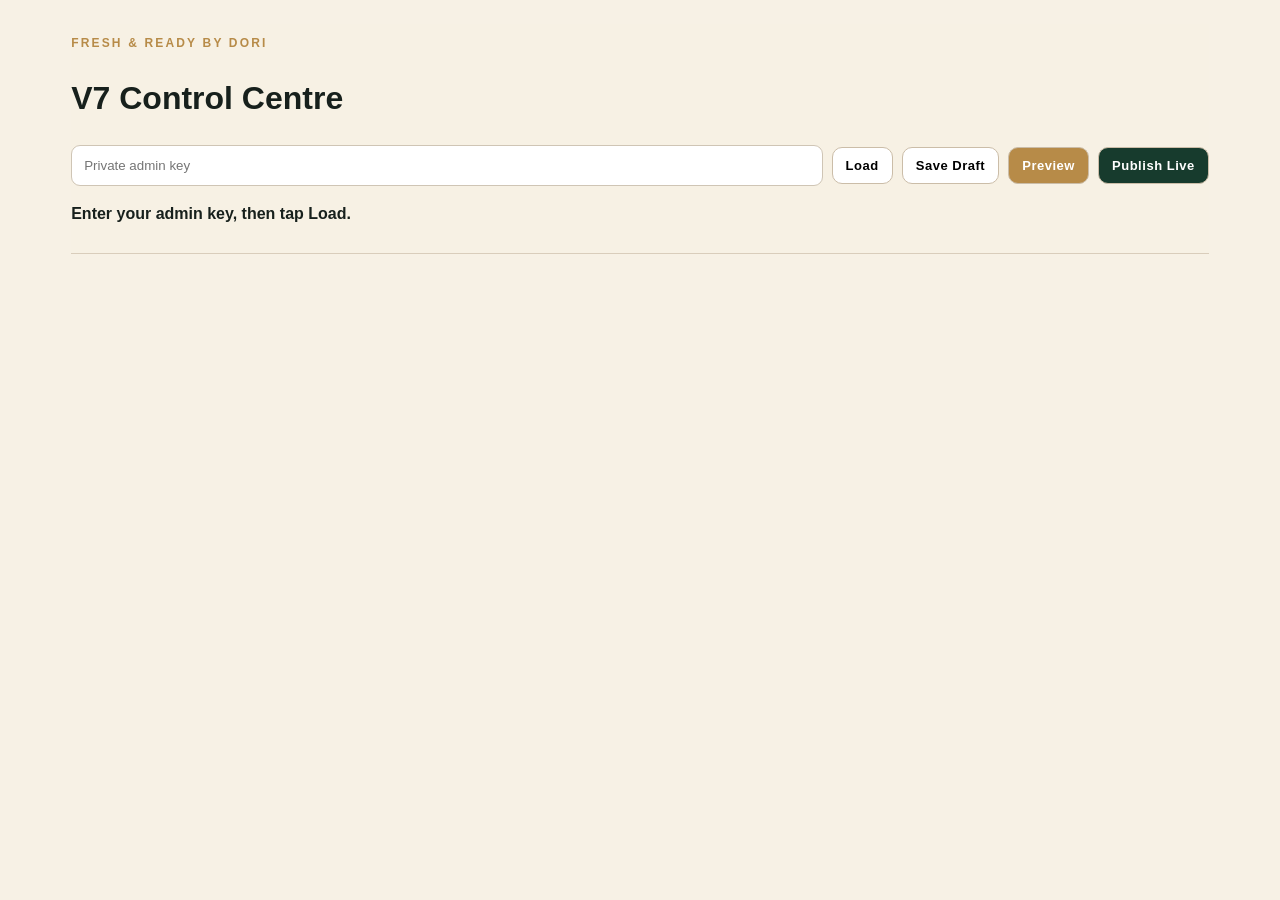
==== commit 31b1ae78: "Add files via upload" ====
--- a/admin.html
+++ b/admin.html
@@ -1,28 +1,28 @@
-<!doctype html><html lang="en"><head><meta charset="utf-8"><meta name="viewport" content="width=device-width,initial-scale=1"><title>Fresh & Ready Control Centre</title><link rel="stylesheet" href="styles.css"><style>
-:root{--green:#173b2d;--cream:#f7f1e5;--gold:#b78b48}.admin{max-width:1180px;margin:auto;padding:28px 4vw 80px}.admin h1{font:400 clamp(38px,7vw,62px) Georgia,serif;margin:.15em 0}.top{position:sticky;top:0;z-index:20;background:rgba(247,241,229,.96);padding:12px 0;border-bottom:1px solid #d9cdbb}.toolbar,.tabs,.row{display:flex;gap:10px;flex-wrap:wrap;align-items:center}.tabs{margin:22px 0}.tabs button,.btn{border:1px solid #cbbda8;background:#fff;padding:11px 14px;border-radius:10px;font-weight:800}.tabs button.active,.btn.primary{background:var(--green);color:#fff}.btn.gold{background:var(--gold);color:#fff}.btn.danger{color:#8b2424}.panel{background:#fff;padding:20px;margin:14px 0;border:1px solid #ddd1bd;border-radius:16px}.grid{display:grid;grid-template-columns:repeat(2,minmax(0,1fr));gap:12px}.field label{display:block;font-weight:800;font-size:12px;margin:0 0 5px}.field input,.field textarea,.field select{width:100%;box-sizing:border-box;padding:11px;border:1px solid #cfc5b5;border-radius:8px;background:#fff}.field textarea{min-height:90px}.item{border:1px solid #e2d8c8;border-radius:12px;padding:14px;margin:10px 0;background:#fffdf9}.itemHead{display:flex;justify-content:space-between;gap:10px;align-items:center}.muted{opacity:.68}.status{font-weight:800}.hidden{display:none!important}.galleryGrid{display:grid;grid-template-columns:repeat(auto-fill,minmax(145px,1fr));gap:12px}.thumb{border:1px solid #ddd1bd;border-radius:12px;padding:8px}.thumb img{width:100%;aspect-ratio:1;object-fit:cover;border-radius:8px}.drag{cursor:grab;font-size:18px}.small{font-size:12px}.switch{display:flex;gap:7px;align-items:center}.switch input{width:auto}.warn{background:#fff4d8;border:1px solid #ead19b;padding:12px;border-radius:10px}.previewFrame{width:100%;height:70vh;border:1px solid #ccc;border-radius:12px;background:#fff}@media(max-width:720px){.grid{grid-template-columns:1fr}.toolbar .btn{flex:1}.admin{padding-inline:16px}}
-</style></head><body><main class="admin">
-<div class="top"><p class="eyebrow">FRESH & READY BY DORI</p><h1>Control Centre</h1><div class="toolbar"><input id="adminKey" type="password" placeholder="Private admin key" style="padding:12px;border:1px solid #cfc5b5;border-radius:9px;flex:1;min-width:180px"><button class="btn" id="load">Load</button><button class="btn" id="draft">Save Draft</button><button class="btn gold" id="preview">Preview</button><button class="btn primary" id="publish">Publish Live</button></div><p id="status" class="status">Enter your admin key, then tap Load.</p></div>
-<div class="tabs" id="tabs"></div><div id="view"></div>
-</main><script src="site-data.js"></script><script>
-const defaults=structuredClone(window.SITE_DATA);let d=structuredClone(defaults), current='home';
-function migrate(x){if(!x||x.version!==6)return structuredClone(defaults);return x}const $=s=>document.querySelector(s), view=$('#view'), status=$('#status');
-const tabs=[['home','Home & Text'],['menu','Menu'],['build','Build Your Own'],['photos','Photos & Galleries'],['team','Our Team'],['community','Community'],['sections','Sections'],['business','Business'],['delivery','Delivery']];
-function esc(s=''){return String(s).replace(/[&<>\"]/g,c=>({'&':'&amp;','<':'&lt;','>':'&gt;','"':'&quot;'}[c]))}function id(){return Date.now().toString(36)+Math.random().toString(36).slice(2,7)}
-function inp(label,value,on,area=false,type='text'){return `<div class="field"><label>${esc(label)}</label>${area?`<textarea oninput="${on}">${esc(value)}</textarea>`:`<input type="${type}" value="${esc(value)}" oninput="${on}">`}</div>`}
-function drawTabs(){tabs.forEach(([k,l])=>{let b=document.createElement('button');b.textContent=l;b.className=k===current?'active':'';b.onclick=()=>{current=k;drawTabs();render()};$('#tabs').append(b)})}
-function drawTabsReset(){ $('#tabs').innerHTML='';drawTabs() }
-function render(){if(current==='home')home();if(current==='menu')menu();if(current==='build')build();if(current==='photos')photos();if(current==='team')team();if(current==='community')community();if(current==='sections')sections();if(current==='business')business();if(current==='delivery')delivery()}
-function home(){view.innerHTML=`<div class="panel"><h2>All website text</h2><p class="muted">Edit the public headings, labels and paragraphs here.</p><div class="grid">${Object.entries(d.text).map(([k,v])=>inp(k,v,`d.text['${k}']=this.value`,String(v).length>80)).join('')}</div></div>`}
-function menu(){view.innerHTML=`<div class="panel"><div class="itemHead"><div><h2>Menu categories & products</h2><p class="muted">Rename, add, remove, hide and reorder categories/products.</p></div><button class="btn primary" onclick="addCat()">+ Category</button></div><div id="cats"></div></div>`;let c=$('#cats');d.menu.forEach((cat,ci)=>{let x=document.createElement('div');x.className='item';x.innerHTML=`<div class="itemHead"><h3>${esc(cat.name)}</h3><div class="row"><button class="btn" onclick="moveCat(${ci},-1)">↑</button><button class="btn" onclick="moveCat(${ci},1)">↓</button><button class="btn danger" onclick="delCat(${ci})">Delete</button></div></div><div class="grid">${inp('Category name',cat.name,`d.menu[${ci}].name=this.value`)}${inp('Description',cat.description||'',`d.menu[${ci}].description=this.value`)}<label class="switch"><input type="checkbox" ${cat.visible!==false?'checked':''} onchange="d.menu[${ci}].visible=this.checked"> Visible</label></div><div>${cat.products.map((p,pi)=>`<div class="item"><div class="itemHead"><b>${esc(p.name)}</b><div><button class="btn" onclick="moveProduct(${ci},${pi},-1)">↑</button> <button class="btn" onclick="moveProduct(${ci},${pi},1)">↓</button> <button class="btn danger" onclick="delProduct(${ci},${pi})">Delete</button></div></div><div class="grid">${inp('Product name',p.name,`d.menu[${ci}].products[${pi}].name=this.value`)}${inp('Price £',p.price,`d.menu[${ci}].products[${pi}].price=this.value`)}${inp('Description',p.description||'',`d.menu[${ci}].products[${pi}].description=this.value`,true)}<label class="switch"><input type="checkbox" ${p.visible!==false?'checked':''} onchange="d.menu[${ci}].products[${pi}].visible=this.checked"> Available / visible</label></div></div>`).join('')}</div><button class="btn" onclick="addProduct(${ci})">+ Add product</button>`;c.append(x)})}
-window.addCat=()=>{d.menu.push({id:id(),name:'New category',description:'',visible:true,products:[]});menu()};window.delCat=i=>{if(confirm('Delete this category?')){d.menu.splice(i,1);menu()}};window.moveCat=(i,n)=>{let j=i+n;if(j<0||j>=d.menu.length)return;[d.menu[i],d.menu[j]]=[d.menu[j],d.menu[i]];menu()};window.addProduct=i=>{d.menu[i].products.push({id:id(),name:'New product',description:'',price:'0.00',visible:true});menu()};window.delProduct=(i,j)=>{if(confirm('Delete this product?')){d.menu[i].products.splice(j,1);menu()}};window.moveProduct=(i,j,n)=>{let a=d.menu[i].products,k=j+n;if(k<0||k>=a.length)return;[a[j],a[k]]=[a[k],a[j]];menu()};
-function build(){let b=d.buildYourOwn;view.innerHTML=`<div class="panel"><h2>Build Your Own</h2><div class="grid">${inp('Price £',b.price,`d.buildYourOwn.price=this.value`)}${inp('Bases — one per line',b.bases.join('\n'),`d.buildYourOwn.bases=this.value.split('\\n').filter(Boolean)`,true)}${inp('Mains — one per line',b.mains.join('\n'),`d.buildYourOwn.mains=this.value.split('\\n').filter(Boolean)`,true)}${inp('Included',b.included,`d.buildYourOwn.included=this.value`,true)}${inp('Extras',b.extras,`d.buildYourOwn.extras=this.value`,true)}</div></div>`}
-function photos(){view.innerHTML=`<div class="panel"><h2>Photos & Galleries</h2><p class="warn">Upload directly from your phone. For uploads, Cloudflare needs one R2 bucket bound to this Pages project as <b>SITE_IMAGES</b>. Text/menu publishing continues to work even before that binding is added.</p><div id="gals"></div></div>`;let g=$('#gals');Object.entries(d.galleries).forEach(([key,gal])=>{let box=document.createElement('div');box.className='item';box.innerHTML=`<div class="itemHead"><h3>${esc(gal.label)}</h3><select onchange="d.galleries['${key}'].layout=this.value"><option ${gal.layout==='single'?'selected':''}>single</option><option ${gal.layout==='grid'?'selected':''}>grid</option><option ${gal.layout==='collage'?'selected':''}>collage</option><option ${gal.layout==='slideshow'?'selected':''}>slideshow</option></select></div><p class="small muted">Add as many photos as you want. Reorder them with arrows. Staff photos can be assigned to a team member.</p><input type="file" accept="image/*" multiple onchange="uploadImages('${key}',this.files)"><div class="galleryGrid">${gal.images.map((im,i)=>`<div class="thumb"><img src="${esc(im.url)}"><div class="field"><label>Caption</label><input value="${esc(im.caption||'')}" oninput="d.galleries['${key}'].images[${i}].caption=this.value"></div>${key==='staff'?`<div class="field"><label>Staff member</label><select onchange="d.galleries.staff.images[${i}].owner=this.value"><option value="">Unassigned</option>${d.team.map(t=>`<option value="${t.id}" ${im.owner===t.id?'selected':''}>${esc(t.name)}</option>`).join('')}</select></div>`:''}<div class="row"><button class="btn" onclick="moveImg('${key}',${i},-1)">←</button><button class="btn" onclick="moveImg('${key}',${i},1)">→</button><button class="btn danger" onclick="removeImg('${key}',${i})">Remove</button></div></div>`).join('')}</div></div>`;g.append(box)})}
-window.uploadImages=async(key,files)=>{let admin=$('#adminKey').value;if(!admin)return alert('Enter admin key first');status.textContent='Uploading photos…';for(const f of files){let fd=new FormData();fd.append('file',f);let r=await fetch('/api/images/upload',{method:'POST',headers:{'x-admin-key':admin},body:fd});let o=await r.json();if(!r.ok){status.textContent='Upload failed: '+o.error;return}d.galleries[key].images.push({id:id(),url:o.url,key:o.key,caption:'',owner:''})}status.textContent='Photos uploaded. Save Draft or Publish Live to keep gallery changes.';photos()};window.moveImg=(k,i,n)=>{let a=d.galleries[k].images,j=i+n;if(j<0||j>=a.length)return;[a[i],a[j]]=[a[j],a[i]];photos()};window.removeImg=(k,i)=>{d.galleries[k].images.splice(i,1);photos()};
-function team(){view.innerHTML=`<div class="panel"><div class="itemHead"><h2>Our Team</h2><button class="btn primary" onclick="addTeam()">+ Person</button></div>${d.team.map((t,i)=>`<div class="item"><div class="itemHead"><h3>${esc(t.name)}</h3><button class="btn danger" onclick="delTeam(${i})">Delete</button></div><div class="grid">${inp('Name / display title',t.name,`d.team[${i}].name=this.value`)}${inp('Role',t.role,`d.team[${i}].role=this.value`)}${inp('Description',t.description,`d.team[${i}].description=this.value`,true)}<label class="switch"><input type="checkbox" ${t.visible!==false?'checked':''} onchange="d.team[${i}].visible=this.checked"> Visible</label></div></div>`).join('')}</div>`}window.addTeam=()=>{d.team.push({id:id(),name:'New team member',role:'',description:'',visible:true});team()};window.delTeam=i=>{if(confirm('Delete this team member?')){d.team.splice(i,1);team()}};
-function community(){view.innerHTML=`<div class="panel"><h2>Community cards</h2>${d.community.map((x,i)=>`<div class="item grid">${inp('Title',x.title,`d.community[${i}].title=this.value`)}${inp('Text',x.text,`d.community[${i}].text=this.value`,true)}</div>`).join('')}</div>`}
-function sections(){view.innerHTML=`<div class="panel"><h2>Sections</h2><p class="muted">Show/hide and reorder major homepage sections.</p>${d.sections.map((s,i)=>`<div class="item itemHead"><label class="switch"><input type="checkbox" ${s.visible?'checked':''} onchange="d.sections[${i}].visible=this.checked"> <b>${esc(s.label)}</b></label><div><button class="btn" onclick="moveSec(${i},-1)">↑</button> <button class="btn" onclick="moveSec(${i},1)">↓</button></div></div>`).join('')}</div>`}window.moveSec=(i,n)=>{let j=i+n;if(j<0||j>=d.sections.length)return;[d.sections[i],d.sections[j]]=[d.sections[j],d.sections[i]];sections()};
-function business(){view.innerHTML=`<div class="panel"><h2>Business details</h2><div class="grid">${inp('Address line 1',d.business.address1,`d.business.address1=this.value`)}${inp('Address line 2',d.business.address2,`d.business.address2=this.value`)}${inp('Email',d.business.email,`d.business.email=this.value`)}</div><h3>Opening hours</h3><div class="grid">${Object.entries(d.business.hours).map(([k,v])=>inp(k,v,`d.business.hours['${k}']=this.value`)).join('')}</div></div>`}
-function delivery(){let x=d.delivery;view.innerHTML=`<div class="panel"><h2>Delivery</h2><div class="grid">${inp('Uber Eats button label',x.uberLabel,`d.delivery.uberLabel=this.value`)}${inp('Uber Eats URL',x.uberUrl,`d.delivery.uberUrl=this.value`)}<label class="switch"><input type="checkbox" ${x.uberEnabled?'checked':''} onchange="d.delivery.uberEnabled=this.checked"> Uber Eats live</label>${inp('Just Eat button label',x.justEatLabel,`d.delivery.justEatLabel=this.value`)}${inp('Just Eat URL',x.justEatUrl,`d.delivery.justEatUrl=this.value`)}<label class="switch"><input type="checkbox" ${x.justEatEnabled?'checked':''} onchange="d.delivery.justEatEnabled=this.checked"> Just Eat live</label></div></div>`}
-async function api(action){let key=$('#adminKey').value;if(!key){status.textContent='Enter your admin key first.';return}status.textContent=action==='draft'?'Saving draft…':'Publishing…';let r=await fetch('/api/site-data',{method:'POST',headers:{'content-type':'application/json','x-admin-key':key},body:JSON.stringify({action,data:d})}),o=await r.json();status.textContent=r.ok?(action==='draft'?'✓ Draft saved.':'✓ Published live successfully.'):'Error: '+(o.error||r.status)}
-$('#load').onclick=async()=>{let key=$('#adminKey').value;if(!key)return status.textContent='Enter your admin key first.';status.textContent='Loading…';let r=await fetch('/api/site-data?mode=draft',{headers:{'x-admin-key':key},cache:'no-store'});if(!r.ok)r=await fetch('/api/site-data',{cache:'no-store'});if(r.ok){d=migrate(await r.json());status.textContent=d.version===6?'✓ Content loaded.':'V5 content detected; V6 defaults loaded for migration.';render()}else status.textContent='No saved content yet — using V6 defaults.'};$('#draft').onclick=()=>api('draft');$('#publish').onclick=()=>api('publish');$('#preview').onclick=()=>{sessionStorage.setItem('fr_preview',JSON.stringify(d));window.open('/?preview=1','_blank')};drawTabs();render();
-</script></body></html>
+<!doctype html><html lang="en"><head><meta charset="utf-8"><meta name="viewport" content="width=device-width,initial-scale=1"><title>Fresh & Ready V7 Control Centre</title><link rel="stylesheet" href="styles.css"><style>
+:root{--green:#173b2d;--cream:#f7f1e5;--gold:#b78b48}.admin{max-width:1240px;margin:auto;padding:24px 4vw 80px}.top{position:sticky;top:0;z-index:30;background:rgba(247,241,229,.97);padding:10px 0;border-bottom:1px solid #d9cdbb}.toolbar,.tabs,.row{display:flex;gap:9px;flex-wrap:wrap;align-items:center}.tabs{margin:18px 0}.tabs button,.btn{border:1px solid #cbbda8;background:#fff;padding:10px 13px;border-radius:10px;font-weight:800}.tabs button.active,.btn.primary{background:var(--green);color:#fff}.btn.gold{background:var(--gold);color:#fff}.btn.danger{color:#8b2424}.panel{background:#fff;padding:20px;margin:14px 0;border:1px solid #ddd1bd;border-radius:16px}.grid{display:grid;grid-template-columns:repeat(2,minmax(0,1fr));gap:12px}.field label{display:block;font-weight:800;font-size:12px;margin-bottom:5px}.field input,.field textarea,.field select{width:100%;box-sizing:border-box;padding:11px;border:1px solid #cfc5b5;border-radius:8px;background:#fff}.field textarea{min-height:90px}.item{border:1px solid #e2d8c8;border-radius:12px;padding:14px;margin:10px 0;background:#fffdf9}.itemHead{display:flex;justify-content:space-between;gap:10px;align-items:center}.muted{opacity:.68}.status{font-weight:800}.galleryGrid{display:grid;grid-template-columns:repeat(auto-fill,minmax(145px,1fr));gap:12px}.thumb{border:1px solid #ddd1bd;border-radius:12px;padding:8px}.thumb img{width:100%;aspect-ratio:1;object-fit:cover;border-radius:8px}.switch{display:flex;gap:7px;align-items:center}.switch input{width:auto}.warn{background:#fff4d8;border:1px solid #ead19b;padding:12px;border-radius:10px}.heroPrev{width:100%;max-height:260px;object-fit:cover;border-radius:12px}.kpi{font-size:28px;font-weight:900}.kpis{display:grid;grid-template-columns:repeat(4,1fr);gap:10px}.kpis .panel{margin:0}.small{font-size:12px}@media(max-width:760px){.grid,.kpis{grid-template-columns:1fr}.toolbar .btn{flex:1}.admin{padding-inline:14px}}</style></head><body><main class="admin">
+<div class="top"><p class="eyebrow">FRESH & READY BY DORI</p><h1>V7 Control Centre</h1><div class="toolbar"><input id="adminKey" type="password" placeholder="Private admin key" style="padding:12px;border:1px solid #cfc5b5;border-radius:9px;flex:1;min-width:170px"><button class="btn" id="load">Load</button><button class="btn" id="draft">Save Draft</button><button class="btn gold" id="preview">Preview</button><button class="btn primary" id="publish">Publish Live</button></div><p id="status" class="status">Enter your admin key, then tap Load.</p></div><div class="tabs" id="tabs"></div><div id="view"></div>
+<script src="site-data.js"></script><script>
+const $=s=>document.querySelector(s),esc=s=>String(s??'').replace(/[&<>\"]/g,c=>({'&':'&amp;','<':'&lt;','>':'&gt;','"':'&quot;'}[c])),id=()=>crypto.randomUUID?.()||Date.now().toString(36),clone=x=>JSON.parse(JSON.stringify(x));let d=clone(window.SITE_DATA),tab='Dashboard';const status=$('#status'),view=$('#view');
+function migrate(x){x=x||{};x.version=7;x.hero??={image:'',imageKey:'',alt:'Fresh & Ready by Dori',position:'center',overlay:'none'};x.optionGroups??=[];x.builders??=[];if(!x.builders.length&&x.buildYourOwn)x.builders=[{id:'meal',name:'Build Your Own Meal',price:x.buildYourOwn.price||'6.99',description:'',visible:true,steps:[]}];x.deals??=[];x.careers??={enabled:true,talentPool:false,jobs:[]};x.seo??={title:'Fresh & Ready by Dori | Boston',description:'',shareImage:'',instagram:'',facebook:'',tiktok:'',googleMaps:''};x.galleries??={};for(const [k,l] of Object.entries({staff:'Staff',products:'Products',ourStory:'Our Story',premises:'Premises',community:'Community',promotions:'Promotions'}))x.galleries[k]??={label:l,layout:'grid',images:[]};x.sections??=[];if(!x.sections.some(s=>s.id==='careers'))x.sections.splice(Math.max(0,x.sections.findIndex(s=>s.id==='delivery')),0,{id:'careers',label:'Careers',visible:true});x.text??={};Object.assign(x.text,{careersEyebrow:x.text.careersEyebrow||'CAREERS',careersTitle:x.text.careersTitle||'Build brighter days with us.',careersIntro:x.text.careersIntro||'Explore current opportunities at Fresh & Ready by Dori in Boston.'});for(const c of x.menu||[])for(const p of c.products||[]){p.ingredients??='';p.calories??='';p.allergens??=[];p.image??='';p.available??=p.visible!==false;p.featured??=false}return x}
+const tabs=['Dashboard','Home','Menu','Builders','Deals','Media','Story & Team','Community','Careers','Sections','Business','Delivery & SEO'];function drawTabs(){$('#tabs').innerHTML=tabs.map(x=>`<button class="${x===tab?'active':''}" onclick="tab='${x}';drawTabs();render()">${x}</button>`).join('')}
+function inp(label,val,oninput,area=false,type='text'){return `<div class="field"><label>${esc(label)}</label>${area?`<textarea oninput="${oninput}">${esc(val)}</textarea>`:`<input type="${type}" value="${esc(val)}" oninput="${oninput}">`}</div>`}
+function dashboard(){let products=(d.menu||[]).flatMap(c=>c.products||[]),open=(d.careers?.jobs||[]).filter(j=>j.visible&&j.status!=='closed').length;view.innerHTML=`<div class="kpis"><div class="panel"><div class="kpi">${products.length}</div>Products</div><div class="panel"><div class="kpi">${products.filter(p=>p.available===false).length}</div>Sold out</div><div class="panel"><div class="kpi">${open}</div>Open vacancies</div><div class="panel"><div class="kpi">V7</div>CMS version</div></div><div class="panel"><h2>Control Centre</h2><p>Everything visible on the customer website should be manageable here. Use Save Draft → Preview → Publish Live.</p><button class="btn" onclick="loadApplications()">Load job applications</button><div id="apps"></div></div>`}
+function home(){view.innerHTML=`<div class="panel"><h2>Hero</h2><div class="grid">${inp('Eyebrow',d.text.heroEyebrow,`d.text.heroEyebrow=this.value`)}${inp('Title',d.text.heroTitle,`d.text.heroTitle=this.value`)}${inp('Lead',d.text.heroLead,`d.text.heroLead=this.value`,true)}${inp('Micro line',d.text.heroMicro,`d.text.heroMicro=this.value`)}${inp('Hero alt text',d.hero.alt,`d.hero.alt=this.value`)}<div class="field"><label>Image position</label><select onchange="d.hero.position=this.value"><option ${d.hero.position==='center'?'selected':''}>center</option><option ${d.hero.position==='left'?'selected':''}>left</option><option ${d.hero.position==='right'?'selected':''}>right</option></select></div></div><p><b>Hero image</b></p><input type="file" accept="image/*" onchange="uploadHero(this.files[0])">${d.hero.image?`<p><img class="heroPrev" src="${esc(d.hero.image)}"></p><button class="btn danger" onclick="d.hero.image='';d.hero.imageKey='';home()">Remove hero image</button>`:'<p class="muted">No hero photo yet — the branded placeholder remains visible.</p>'}</div><div class="panel"><h2>Homepage text</h2><div class="grid">${Object.entries(d.text).filter(([k])=>!['heroEyebrow','heroTitle','heroLead','heroMicro'].includes(k)).map(([k,v])=>inp(k,v,`d.text['${k}']=this.value`,String(v).length>80)).join('')}</div></div>`}
+function menu(){view.innerHTML=`<div class="panel"><div class="itemHead"><div><h2>Freestyle Menu</h2><p class="muted">Categories and products are unlimited. Drinks are just another editable category.</p></div><button class="btn primary" onclick="addCat()">+ Category</button></div><div id="cats"></div></div>`;let root=$('#cats');d.menu.forEach((c,ci)=>{let e=document.createElement('div');e.className='item';e.innerHTML=`<div class="itemHead"><h3>${esc(c.name)}</h3><div class="row"><button class="btn" onclick="move(d.menu,${ci},-1,menu)">↑</button><button class="btn" onclick="move(d.menu,${ci},1,menu)">↓</button><button class="btn danger" onclick="delCat(${ci})">Delete</button></div></div><div class="grid">${inp('Category name',c.name,`d.menu[${ci}].name=this.value`)}${inp('Description',c.description||'',`d.menu[${ci}].description=this.value`)}<label class="switch"><input type="checkbox" ${c.visible!==false?'checked':''} onchange="d.menu[${ci}].visible=this.checked"> Visible</label></div>${(c.products||[]).map((p,pi)=>productEditor(p,ci,pi)).join('')}<button class="btn" onclick="addProduct(${ci})">+ Product</button>`;root.append(e)})}
+function productEditor(p,ci,pi){return `<div class="item"><div class="itemHead"><b>${esc(p.name)}</b><div class="row"><button class="btn" onclick="move(d.menu[${ci}].products,${pi},-1,menu)">↑</button><button class="btn" onclick="move(d.menu[${ci}].products,${pi},1,menu)">↓</button><button class="btn" onclick="duplicateProduct(${ci},${pi})">Duplicate</button><button class="btn danger" onclick="delProduct(${ci},${pi})">Delete</button></div></div><div class="grid">${inp('Product name',p.name,`d.menu[${ci}].products[${pi}].name=this.value`)}${inp('Price £',p.price,`d.menu[${ci}].products[${pi}].price=this.value`)}${inp('Description',p.description||'',`d.menu[${ci}].products[${pi}].description=this.value`,true)}${inp('Ingredients',p.ingredients||'',`d.menu[${ci}].products[${pi}].ingredients=this.value`,true)}${inp('Calories',p.calories||'',`d.menu[${ci}].products[${pi}].calories=this.value`)}${inp('Allergens — comma separated',(p.allergens||[]).join(', '),`d.menu[${ci}].products[${pi}].allergens=this.value.split(',').map(x=>x.trim()).filter(Boolean)`)}<label class="switch"><input type="checkbox" ${p.visible!==false?'checked':''} onchange="d.menu[${ci}].products[${pi}].visible=this.checked"> Visible</label><label class="switch"><input type="checkbox" ${p.available!==false?'checked':''} onchange="d.menu[${ci}].products[${pi}].available=this.checked"> Available</label><label class="switch"><input type="checkbox" ${p.featured?'checked':''} onchange="d.menu[${ci}].products[${pi}].featured=this.checked"> Featured</label><div class="field"><label>Product photo</label><input type="file" accept="image/*" onchange="uploadProduct(${ci},${pi},this.files[0])">${p.image?`<img class="heroPrev" src="${esc(p.image)}">`:''}</div></div></div>`}
+function builders(){view.innerHTML=`<div class="panel"><div class="itemHead"><div><h2>Builders</h2><p class="muted">Build Your Own Meal, Cereal Bowl and future custom products.</p></div><button class="btn primary" onclick="addBuilder()">+ Builder</button></div>${d.builders.map((b,bi)=>`<div class="item"><div class="itemHead"><h3>${esc(b.name)}</h3><button class="btn danger" onclick="d.builders.splice(${bi},1);builders()">Delete</button></div><div class="grid">${inp('Name',b.name,`d.builders[${bi}].name=this.value`)}${inp('Base price £',b.price,`d.builders[${bi}].price=this.value`)}${inp('Description',b.description||'',`d.builders[${bi}].description=this.value`,true)}<label class="switch"><input type="checkbox" ${b.visible!==false?'checked':''} onchange="d.builders[${bi}].visible=this.checked"> Visible</label></div><h4>Steps</h4>${(b.steps||[]).map((s,si)=>`<div class="item"><div class="itemHead"><b>${esc(s.name)}</b><button class="btn danger" onclick="d.builders[${bi}].steps.splice(${si},1);builders()">Delete step</button></div><div class="grid">${inp('Step name',s.name,`d.builders[${bi}].steps[${si}].name=this.value`)}${inp('Minimum choices',s.min??0,`d.builders[${bi}].steps[${si}].min=Number(this.value)`,false,'number')}${inp('Maximum choices',s.max??1,`d.builders[${bi}].steps[${si}].max=Number(this.value)`,false,'number')}</div>${(s.options||[]).map((o,oi)=>`<div class="row item">${inp('Option',o.name,`d.builders[${bi}].steps[${si}].options[${oi}].name=this.value`)}${inp('Extra £',o.price||'0.00',`d.builders[${bi}].steps[${si}].options[${oi}].price=this.value`)}<button class="btn danger" onclick="d.builders[${bi}].steps[${si}].options.splice(${oi},1);builders()">×</button></div>`).join('')}<button class="btn" onclick="d.builders[${bi}].steps[${si}].options.push({name:'New option',price:'0.00'});builders()">+ Option</button></div>`).join('')}<button class="btn" onclick="d.builders[${bi}].steps.push({id:id(),name:'New step',min:0,max:1,options:[]});builders()">+ Step</button></div>`).join('')}</div>`}
+function deals(){view.innerHTML=`<div class="panel"><div class="itemHead"><h2>Deals & Promotions</h2><button class="btn primary" onclick="d.deals.push({id:id(),name:'New deal',description:'',price:'0.00',startDate:'',endDate:'',visible:true});deals()">+ Deal</button></div>${d.deals.map((x,i)=>`<div class="item"><div class="itemHead"><h3>${esc(x.name)}</h3><button class="btn danger" onclick="d.deals.splice(${i},1);deals()">Delete</button></div><div class="grid">${inp('Name',x.name,`d.deals[${i}].name=this.value`)}${inp('Price £',x.price,`d.deals[${i}].price=this.value`)}${inp('Description',x.description,`d.deals[${i}].description=this.value`,true)}${inp('Start date',x.startDate||'',`d.deals[${i}].startDate=this.value`,false,'date')}${inp('End date',x.endDate||'',`d.deals[${i}].endDate=this.value`,false,'date')}<label class="switch"><input type="checkbox" ${x.visible!==false?'checked':''} onchange="d.deals[${i}].visible=this.checked"> Active</label></div></div>`).join('')}</div>`}
+function media(){view.innerHTML=`<div class="panel"><h2>Media Library</h2><p class="warn">Uploads go to the existing Cloudflare R2 binding <b>MEDIA_BUCKET</b>.</p><div id="gals"></div></div>`;let g=$('#gals');Object.entries(d.galleries).forEach(([k,gal])=>{let e=document.createElement('div');e.className='item';e.innerHTML=`<div class="itemHead"><h3>${esc(gal.label)}</h3><select onchange="d.galleries['${k}'].layout=this.value"><option ${gal.layout==='single'?'selected':''}>single</option><option ${gal.layout==='grid'?'selected':''}>grid</option><option ${gal.layout==='collage'?'selected':''}>collage</option><option ${gal.layout==='slideshow'?'selected':''}>slideshow</option></select></div><input type="file" accept="image/*" multiple onchange="uploadGallery('${k}',this.files)"><div class="galleryGrid">${(gal.images||[]).map((im,i)=>`<div class="thumb"><img src="${esc(im.url)}">${inp('Caption',im.caption||'',`d.galleries['${k}'].images[${i}].caption=this.value`)}<div class="row"><button class="btn" onclick="move(d.galleries['${k}'].images,${i},-1,media)">←</button><button class="btn" onclick="move(d.galleries['${k}'].images,${i},1,media)">→</button><button class="btn danger" onclick="d.galleries['${k}'].images.splice(${i},1);media()">Remove</button></div></div>`).join('')}</div>`;g.append(e)})}
+function storyTeam(){view.innerHTML=`<div class="panel"><h2>Our Story</h2>${inp('Story title',d.text.storyTitle,`d.text.storyTitle=this.value`)}${inp('Story body',d.text.storyBody,`d.text.storyBody=this.value`,true)}<p class="muted">Use Media → Our Story for its images.</p></div><div class="panel"><div class="itemHead"><h2>Our Team</h2><button class="btn primary" onclick="d.team.push({id:id(),name:'New team member',role:'',description:'',visible:true});storyTeam()">+ Person</button></div>${d.team.map((t,i)=>`<div class="item"><div class="itemHead"><h3>${esc(t.name)}</h3><button class="btn danger" onclick="d.team.splice(${i},1);storyTeam()">Delete</button></div><div class="grid">${inp('Name',t.name,`d.team[${i}].name=this.value`)}${inp('Role',t.role,`d.team[${i}].role=this.value`)}${inp('Description',t.description,`d.team[${i}].description=this.value`,true)}<label class="switch"><input type="checkbox" ${t.visible!==false?'checked':''} onchange="d.team[${i}].visible=this.checked"> Visible</label></div></div>`).join('')}</div>`}
+function community(){view.innerHTML=`<div class="panel"><h2>Community</h2>${d.community.map((x,i)=>`<div class="item grid">${inp('Title',x.title,`d.community[${i}].title=this.value`)}${inp('Text',x.text,`d.community[${i}].text=this.value`,true)}</div>`).join('')}<button class="btn" onclick="d.community.push({title:'New community item',text:''});community()">+ Item</button></div>`}
+function careers(){view.innerHTML=`<div class="panel"><div class="itemHead"><div><h2>Careers</h2><p class="muted">Publish a role once, then share its website link on LinkedIn or elsewhere.</p></div><button class="btn primary" onclick="addJob()">+ Vacancy</button></div>${d.careers.jobs.map((j,i)=>`<div class="item"><div class="itemHead"><h3>${esc(j.title)}</h3><button class="btn danger" onclick="d.careers.jobs.splice(${i},1);careers()">Delete</button></div><div class="grid">${inp('Job title',j.title,`d.careers.jobs[${i}].title=this.value`)}${inp('Department',j.department||'',`d.careers.jobs[${i}].department=this.value`)}${inp('Location',j.location||'',`d.careers.jobs[${i}].location=this.value`)}${inp('Employment type',j.employmentType||'',`d.careers.jobs[${i}].employmentType=this.value`)}${inp('Hours',j.hours||'',`d.careers.jobs[${i}].hours=this.value`)}${inp('Pay',j.pay||'',`d.careers.jobs[${i}].pay=this.value`)}${inp('Summary',j.summary||'',`d.careers.jobs[${i}].summary=this.value`,true)}${inp('Responsibilities',j.responsibilities||'',`d.careers.jobs[${i}].responsibilities=this.value`,true)}${inp('Requirements',j.requirements||'',`d.careers.jobs[${i}].requirements=this.value`,true)}${inp('What we offer',j.offer||'',`d.careers.jobs[${i}].offer=this.value`,true)}${inp('Start date',j.startDate||'',`d.careers.jobs[${i}].startDate=this.value`,false,'date')}${inp('Closing date',j.closingDate||'',`d.careers.jobs[${i}].closingDate=this.value`,false,'date')}<div class="field"><label>Status</label><select onchange="d.careers.jobs[${i}].status=this.value"><option ${j.status==='draft'?'selected':''}>draft</option><option ${j.status==='open'?'selected':''}>open</option><option ${j.status==='closing-soon'?'selected':''}>closing-soon</option><option ${j.status==='closed'?'selected':''}>closed</option></select></div><label class="switch"><input type="checkbox" ${j.visible?'checked':''} onchange="d.careers.jobs[${i}].visible=this.checked"> Published on website</label></div><p><b>Share URL after publishing:</b> https://freshandreadybydori.co.uk/careers.html?job=${encodeURIComponent(j.id)}</p></div>`).join('')}</div>`}
+function sections(){view.innerHTML=`<div class="panel"><h2>Sections</h2>${d.sections.map((s,i)=>`<div class="item itemHead"><label class="switch"><input type="checkbox" ${s.visible?'checked':''} onchange="d.sections[${i}].visible=this.checked"> <b>${esc(s.label)}</b></label><div><button class="btn" onclick="move(d.sections,${i},-1,sections)">↑</button><button class="btn" onclick="move(d.sections,${i},1,sections)">↓</button></div></div>`).join('')}</div>`}
+function business(){view.innerHTML=`<div class="panel"><h2>Business details</h2><div class="grid">${inp('Address line 1',d.business.address1,`d.business.address1=this.value`)}${inp('Address line 2',d.business.address2,`d.business.address2=this.value`)}${inp('Email',d.business.email,`d.business.email=this.value`)}${inp('Phone',d.business.phone||'',`d.business.phone=this.value`)}</div><h3>Opening hours</h3><div class="grid">${Object.entries(d.business.hours).map(([k,v])=>inp(k,v,`d.business.hours['${k}']=this.value`)).join('')}</div></div>`}
+function deliverySeo(){let x=d.delivery,s=d.seo;view.innerHTML=`<div class="panel"><h2>Delivery</h2><div class="grid">${inp('Uber Eats label',x.uberLabel,`d.delivery.uberLabel=this.value`)}${inp('Uber Eats URL',x.uberUrl,`d.delivery.uberUrl=this.value`)}<label class="switch"><input type="checkbox" ${x.uberEnabled?'checked':''} onchange="d.delivery.uberEnabled=this.checked"> Uber Eats live</label>${inp('Just Eat label',x.justEatLabel,`d.delivery.justEatLabel=this.value`)}${inp('Just Eat URL',x.justEatUrl,`d.delivery.justEatUrl=this.value`)}<label class="switch"><input type="checkbox" ${x.justEatEnabled?'checked':''} onchange="d.delivery.justEatEnabled=this.checked"> Just Eat live</label></div></div><div class="panel"><h2>SEO & Social</h2><div class="grid">${inp('Site title',s.title,`d.seo.title=this.value`)}${inp('Meta description',s.description,`d.seo.description=this.value`,true)}${inp('Social share image URL',s.shareImage,`d.seo.shareImage=this.value`)}${inp('Instagram URL',s.instagram,`d.seo.instagram=this.value`)}${inp('Facebook URL',s.facebook,`d.seo.facebook=this.value`)}${inp('TikTok URL',s.tiktok,`d.seo.tiktok=this.value`)}${inp('Google Maps URL',s.googleMaps,`d.seo.googleMaps=this.value`)}</div></div>`}
+function render(){({Dashboard:dashboard,Home:home,Menu:menu,Builders:builders,Deals:deals,Media:media,'Story & Team':storyTeam,Community:community,Careers:careers,Sections:sections,Business:business,'Delivery & SEO':deliverySeo}[tab]||dashboard)()}
+window.move=(a,i,n,fn)=>{let j=i+n;if(j<0||j>=a.length)return;[a[i],a[j]]=[a[j],a[i]];fn()};window.addCat=()=>{d.menu.push({id:id(),name:'New category',description:'',visible:true,products:[]});menu()};window.delCat=i=>{if(confirm('Delete category?')){d.menu.splice(i,1);menu()}};window.addProduct=i=>{d.menu[i].products.push({id:id(),name:'New product',description:'',price:'0.00',ingredients:'',calories:'',allergens:[],image:'',available:true,featured:false,visible:true});menu()};window.delProduct=(i,j)=>{if(confirm('Delete product?')){d.menu[i].products.splice(j,1);menu()}};window.duplicateProduct=(i,j)=>{let p=clone(d.menu[i].products[j]);p.id=id();p.name+=' Copy';d.menu[i].products.splice(j+1,0,p);menu()};window.addBuilder=()=>{d.builders.push({id:id(),name:'New Builder',price:'0.00',description:'',visible:true,steps:[]});builders()};window.addJob=()=>{d.careers.jobs.push({id:id(),title:'New Vacancy',department:'',location:'Boston, Lincolnshire',employmentType:'',hours:'',pay:'',summary:'',responsibilities:'',requirements:'',offer:'',startDate:'',closingDate:'',status:'draft',featured:false,visible:false});careers()};
+async function upload(file){let key=$('#adminKey').value;if(!file||!key)throw Error('Choose an image and enter the admin key first.');let fd=new FormData();fd.append('file',file);let r=await fetch('/api/images/upload',{method:'POST',headers:{'x-admin-key':key},body:fd}),o=await r.json();if(!r.ok)throw Error(o.error||'Upload failed');return o}window.uploadHero=async f=>{try{status.textContent='Uploading hero…';let o=await upload(f);d.hero.image=o.url;d.hero.imageKey=o.key;status.textContent='Hero uploaded. Save Draft or Publish Live.';home()}catch(e){status.textContent=e.message}};window.uploadProduct=async(i,j,f)=>{try{status.textContent='Uploading product photo…';let o=await upload(f);d.menu[i].products[j].image=o.url;status.textContent='Product photo uploaded.';menu()}catch(e){status.textContent=e.message}};window.uploadGallery=async(k,files)=>{try{for(const f of files){let o=await upload(f);d.galleries[k].images.push({id:id(),url:o.url,key:o.key,caption:''})}status.textContent='Photos uploaded.';media()}catch(e){status.textContent=e.message}};
+async function api(action){let key=$('#adminKey').value;if(!key)return status.textContent='Enter your admin key first.';status.textContent=action==='draft'?'Saving draft…':'Publishing…';let r=await fetch('/api/site-data',{method:'POST',headers:{'content-type':'application/json','x-admin-key':key},body:JSON.stringify({action,data:d})}),o=await r.json();status.textContent=r.ok?(action==='draft'?'✓ Draft saved.':'✓ Published live successfully.'):'Error: '+(o.error||r.status)}
+window.loadApplications=async()=>{let key=$('#adminKey').value,r=await fetch('/api/careers/applications',{headers:{'x-admin-key':key}}),o=await r.json(),e=$('#apps');e.innerHTML=r.ok?(o.length?o.map(a=>`<div class="item"><b>${esc(a.name)}</b> — ${esc(a.jobId)}<br><span class="small">${esc(a.email)} • ${esc(a.createdAt)}</span><p>${esc(a.message||'')}</p></div>`).join(''):'<p>No applications yet.</p>'):`<p class="warn">${esc(o.error||'Unable to load applications')}</p>`};
+$('#load').onclick=async()=>{let key=$('#adminKey').value;if(!key)return status.textContent='Enter your admin key first.';status.textContent='Loading…';let r=await fetch('/api/site-data?mode=draft',{headers:{'x-admin-key':key},cache:'no-store'});if(!r.ok)r=await fetch('/api/site-data',{cache:'no-store'});if(r.ok){d=migrate(await r.json());status.textContent='✓ V7 content loaded.';render()}else status.textContent='No saved content yet — using V7 defaults.'};$('#draft').onclick=()=>api('draft');$('#publish').onclick=()=>api('publish');$('#preview').onclick=()=>{sessionStorage.setItem('fr_preview',JSON.stringify(d));window.open('/?preview=1','_blank')};drawTabs();render();
+</script></main></body></html>
--- a/styles.css
+++ b/styles.css
@@ -21,3 +21,6 @@
 @media(max-width:900px){.navOrder{display:none}.simple .navOrder{display:block}}
 /* V6 CMS galleries */
 .cmsPhotos{display:grid;gap:12px}.cmsPhotos figure{margin:0;overflow:hidden;border-radius:16px}.cmsPhotos img{width:100%;height:100%;min-height:180px;object-fit:cover;display:block}.cmsPhotos figcaption{padding:8px 4px;font-size:13px}.layout-grid{grid-template-columns:repeat(auto-fit,minmax(180px,1fr))}.layout-collage{grid-template-columns:repeat(3,1fr);grid-auto-rows:180px}.layout-collage figure:first-child{grid-column:span 2;grid-row:span 2}.layout-slideshow{display:flex;overflow-x:auto;scroll-snap-type:x mandatory}.layout-slideshow figure{min-width:82%;scroll-snap-align:start}.layout-single{grid-template-columns:1fr}.staffGallery img{aspect-ratio:4/5}.productDesc{display:block;font-weight:400;opacity:.72;margin-top:3px}.deliveryBtns a{display:block;text-align:center;text-decoration:none;padding:14px;border-radius:8px;background:#173b2d;color:#fff;font-weight:800}@media(max-width:700px){.layout-collage{grid-template-columns:1fr;grid-auto-rows:auto}.layout-collage figure:first-child{grid-column:auto;grid-row:auto}}
+
+/* V7 CMS */
+.heroVisual.hasCmsImage{background:#102d23;overflow:hidden}.heroCmsImage{width:100%;height:100%;min-height:500px;object-fit:cover;object-position:var(--hero-position,center);display:block}.careerGrid{display:grid;grid-template-columns:repeat(auto-fit,minmax(260px,1fr));gap:18px}.careerCard{background:#fff;padding:24px;border:1px solid #ddd1bd}.careerCard h3{font:400 30px Georgia,serif;margin:.2em 0}.applicationForm{display:grid;gap:14px;max-width:720px}.applicationForm label{font-weight:800}.applicationForm input,.applicationForm textarea,.applicationForm select{display:block;width:100%;box-sizing:border-box;margin-top:6px;padding:12px;border:1px solid #cfc5b5;border-radius:8px}.applicationForm textarea{min-height:110px}.productDesc{display:block;opacity:.68;margin-top:3px}@media(max-width:900px){.heroCmsImage{min-height:420px}}
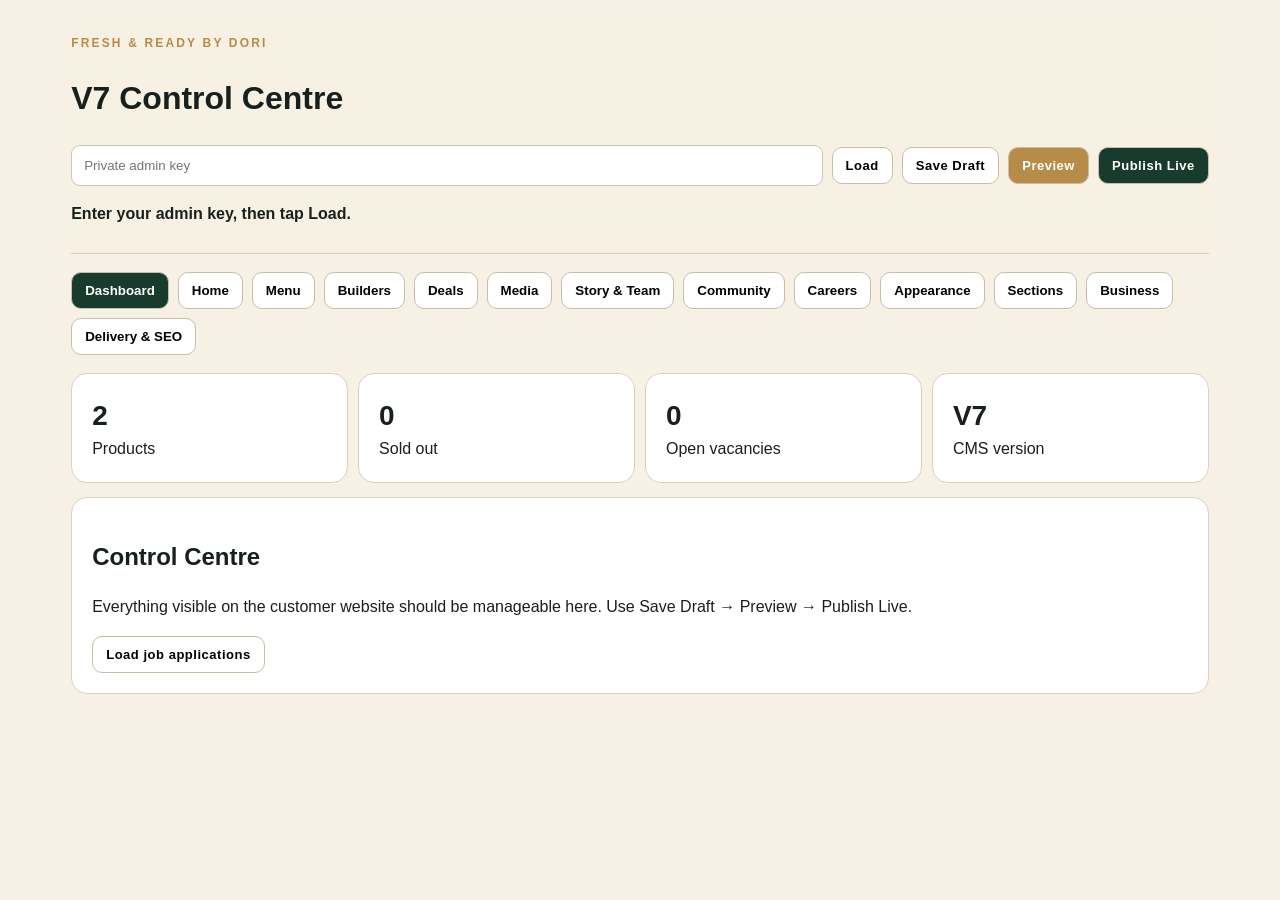
==== commit 3ee1d22d: "Add files via upload" ====
--- a/admin.html
+++ b/admin.html
@@ -3,8 +3,8 @@
 <div class="top"><p class="eyebrow">FRESH & READY BY DORI</p><h1>V7 Control Centre</h1><div class="toolbar"><input id="adminKey" type="password" placeholder="Private admin key" style="padding:12px;border:1px solid #cfc5b5;border-radius:9px;flex:1;min-width:170px"><button class="btn" id="load">Load</button><button class="btn" id="draft">Save Draft</button><button class="btn gold" id="preview">Preview</button><button class="btn primary" id="publish">Publish Live</button></div><p id="status" class="status">Enter your admin key, then tap Load.</p></div><div class="tabs" id="tabs"></div><div id="view"></div>
 <script src="site-data.js"></script><script>
 const $=s=>document.querySelector(s),esc=s=>String(s??'').replace(/[&<>\"]/g,c=>({'&':'&amp;','<':'&lt;','>':'&gt;','"':'&quot;'}[c])),id=()=>crypto.randomUUID?.()||Date.now().toString(36),clone=x=>JSON.parse(JSON.stringify(x));let d=clone(window.SITE_DATA),tab='Dashboard';const status=$('#status'),view=$('#view');
-function migrate(x){x=x||{};x.version=7;x.hero??={image:'',imageKey:'',alt:'Fresh & Ready by Dori',position:'center',overlay:'none'};x.optionGroups??=[];x.builders??=[];if(!x.builders.length&&x.buildYourOwn)x.builders=[{id:'meal',name:'Build Your Own Meal',price:x.buildYourOwn.price||'6.99',description:'',visible:true,steps:[]}];x.deals??=[];x.careers??={enabled:true,talentPool:false,jobs:[]};x.seo??={title:'Fresh & Ready by Dori | Boston',description:'',shareImage:'',instagram:'',facebook:'',tiktok:'',googleMaps:''};x.galleries??={};for(const [k,l] of Object.entries({staff:'Staff',products:'Products',ourStory:'Our Story',premises:'Premises',community:'Community',promotions:'Promotions'}))x.galleries[k]??={label:l,layout:'grid',images:[]};x.sections??=[];if(!x.sections.some(s=>s.id==='careers'))x.sections.splice(Math.max(0,x.sections.findIndex(s=>s.id==='delivery')),0,{id:'careers',label:'Careers',visible:true});x.text??={};Object.assign(x.text,{careersEyebrow:x.text.careersEyebrow||'CAREERS',careersTitle:x.text.careersTitle||'Build brighter days with us.',careersIntro:x.text.careersIntro||'Explore current opportunities at Fresh & Ready by Dori in Boston.'});for(const c of x.menu||[])for(const p of c.products||[]){p.ingredients??='';p.calories??='';p.allergens??=[];p.image??='';p.available??=p.visible!==false;p.featured??=false}return x}
-const tabs=['Dashboard','Home','Menu','Builders','Deals','Media','Story & Team','Community','Careers','Sections','Business','Delivery & SEO'];function drawTabs(){$('#tabs').innerHTML=tabs.map(x=>`<button class="${x===tab?'active':''}" onclick="tab='${x}';drawTabs();render()">${x}</button>`).join('')}
+function migrate(x){x=x||{};x.version='7.1';x.theme??={green:'#064B3B',deep:'#033329',gold:'#C6A15B',silver:'#B8C0C2',cream:'#F5F2EA',ink:'#17201C',white:'#FFFDF8'};x.hero??={image:'',imageKey:'',alt:'Fresh & Ready by Dori',position:'center',overlay:'none'};x.optionGroups??=[];x.builders??=[];if(!x.builders.length&&x.buildYourOwn)x.builders=[{id:'meal',name:'Build Your Own Meal',price:x.buildYourOwn.price||'6.99',description:'',visible:true,steps:[]}];x.deals??=[];x.careers??={enabled:true,talentPool:false,jobs:[]};x.seo??={title:'Fresh & Ready by Dori | Boston',description:'',shareImage:'',instagram:'',facebook:'',tiktok:'',googleMaps:''};x.galleries??={};for(const [k,l] of Object.entries({staff:'Staff',products:'Products',ourStory:'Our Story',premises:'Premises',community:'Community',promotions:'Promotions'}))x.galleries[k]??={label:l,layout:'grid',images:[]};x.sections??=[];if(!x.sections.some(s=>s.id==='careers'))x.sections.splice(Math.max(0,x.sections.findIndex(s=>s.id==='delivery')),0,{id:'careers',label:'Careers',visible:true});x.text??={};Object.assign(x.text,{careersEyebrow:x.text.careersEyebrow||'CAREERS',careersTitle:x.text.careersTitle||'Build brighter days with us.',careersIntro:x.text.careersIntro||'Explore current opportunities at Fresh & Ready by Dori in Boston.'});for(const c of x.menu||[])for(const p of c.products||[]){p.ingredients??='';p.calories??='';p.allergens??=[];p.image??='';p.available??=p.visible!==false;p.featured??=false}return x}
+const tabs=['Dashboard','Home','Menu','Builders','Deals','Media','Story & Team','Community','Careers','Appearance','Sections','Business','Delivery & SEO'];function drawTabs(){$('#tabs').innerHTML=tabs.map(x=>`<button class="${x===tab?'active':''}" onclick="tab='${x}';drawTabs();render()">${x}</button>`).join('')}
 function inp(label,val,oninput,area=false,type='text'){return `<div class="field"><label>${esc(label)}</label>${area?`<textarea oninput="${oninput}">${esc(val)}</textarea>`:`<input type="${type}" value="${esc(val)}" oninput="${oninput}">`}</div>`}
 function dashboard(){let products=(d.menu||[]).flatMap(c=>c.products||[]),open=(d.careers?.jobs||[]).filter(j=>j.visible&&j.status!=='closed').length;view.innerHTML=`<div class="kpis"><div class="panel"><div class="kpi">${products.length}</div>Products</div><div class="panel"><div class="kpi">${products.filter(p=>p.available===false).length}</div>Sold out</div><div class="panel"><div class="kpi">${open}</div>Open vacancies</div><div class="panel"><div class="kpi">V7</div>CMS version</div></div><div class="panel"><h2>Control Centre</h2><p>Everything visible on the customer website should be manageable here. Use Save Draft → Preview → Publish Live.</p><button class="btn" onclick="loadApplications()">Load job applications</button><div id="apps"></div></div>`}
 function home(){view.innerHTML=`<div class="panel"><h2>Hero</h2><div class="grid">${inp('Eyebrow',d.text.heroEyebrow,`d.text.heroEyebrow=this.value`)}${inp('Title',d.text.heroTitle,`d.text.heroTitle=this.value`)}${inp('Lead',d.text.heroLead,`d.text.heroLead=this.value`,true)}${inp('Micro line',d.text.heroMicro,`d.text.heroMicro=this.value`)}${inp('Hero alt text',d.hero.alt,`d.hero.alt=this.value`)}<div class="field"><label>Image position</label><select onchange="d.hero.position=this.value"><option ${d.hero.position==='center'?'selected':''}>center</option><option ${d.hero.position==='left'?'selected':''}>left</option><option ${d.hero.position==='right'?'selected':''}>right</option></select></div></div><p><b>Hero image</b></p><input type="file" accept="image/*" onchange="uploadHero(this.files[0])">${d.hero.image?`<p><img class="heroPrev" src="${esc(d.hero.image)}"></p><button class="btn danger" onclick="d.hero.image='';d.hero.imageKey='';home()">Remove hero image</button>`:'<p class="muted">No hero photo yet — the branded placeholder remains visible.</p>'}</div><div class="panel"><h2>Homepage text</h2><div class="grid">${Object.entries(d.text).filter(([k])=>!['heroEyebrow','heroTitle','heroLead','heroMicro'].includes(k)).map(([k,v])=>inp(k,v,`d.text['${k}']=this.value`,String(v).length>80)).join('')}</div></div>`}
@@ -15,11 +15,12 @@
 function media(){view.innerHTML=`<div class="panel"><h2>Media Library</h2><p class="warn">Uploads go to the existing Cloudflare R2 binding <b>MEDIA_BUCKET</b>.</p><div id="gals"></div></div>`;let g=$('#gals');Object.entries(d.galleries).forEach(([k,gal])=>{let e=document.createElement('div');e.className='item';e.innerHTML=`<div class="itemHead"><h3>${esc(gal.label)}</h3><select onchange="d.galleries['${k}'].layout=this.value"><option ${gal.layout==='single'?'selected':''}>single</option><option ${gal.layout==='grid'?'selected':''}>grid</option><option ${gal.layout==='collage'?'selected':''}>collage</option><option ${gal.layout==='slideshow'?'selected':''}>slideshow</option></select></div><input type="file" accept="image/*" multiple onchange="uploadGallery('${k}',this.files)"><div class="galleryGrid">${(gal.images||[]).map((im,i)=>`<div class="thumb"><img src="${esc(im.url)}">${inp('Caption',im.caption||'',`d.galleries['${k}'].images[${i}].caption=this.value`)}<div class="row"><button class="btn" onclick="move(d.galleries['${k}'].images,${i},-1,media)">←</button><button class="btn" onclick="move(d.galleries['${k}'].images,${i},1,media)">→</button><button class="btn danger" onclick="d.galleries['${k}'].images.splice(${i},1);media()">Remove</button></div></div>`).join('')}</div>`;g.append(e)})}
 function storyTeam(){view.innerHTML=`<div class="panel"><h2>Our Story</h2>${inp('Story title',d.text.storyTitle,`d.text.storyTitle=this.value`)}${inp('Story body',d.text.storyBody,`d.text.storyBody=this.value`,true)}<p class="muted">Use Media → Our Story for its images.</p></div><div class="panel"><div class="itemHead"><h2>Our Team</h2><button class="btn primary" onclick="d.team.push({id:id(),name:'New team member',role:'',description:'',visible:true});storyTeam()">+ Person</button></div>${d.team.map((t,i)=>`<div class="item"><div class="itemHead"><h3>${esc(t.name)}</h3><button class="btn danger" onclick="d.team.splice(${i},1);storyTeam()">Delete</button></div><div class="grid">${inp('Name',t.name,`d.team[${i}].name=this.value`)}${inp('Role',t.role,`d.team[${i}].role=this.value`)}${inp('Description',t.description,`d.team[${i}].description=this.value`,true)}<label class="switch"><input type="checkbox" ${t.visible!==false?'checked':''} onchange="d.team[${i}].visible=this.checked"> Visible</label></div></div>`).join('')}</div>`}
 function community(){view.innerHTML=`<div class="panel"><h2>Community</h2>${d.community.map((x,i)=>`<div class="item grid">${inp('Title',x.title,`d.community[${i}].title=this.value`)}${inp('Text',x.text,`d.community[${i}].text=this.value`,true)}</div>`).join('')}<button class="btn" onclick="d.community.push({title:'New community item',text:''});community()">+ Item</button></div>`}
-function careers(){view.innerHTML=`<div class="panel"><div class="itemHead"><div><h2>Careers</h2><p class="muted">Publish a role once, then share its website link on LinkedIn or elsewhere.</p></div><button class="btn primary" onclick="addJob()">+ Vacancy</button></div>${d.careers.jobs.map((j,i)=>`<div class="item"><div class="itemHead"><h3>${esc(j.title)}</h3><button class="btn danger" onclick="d.careers.jobs.splice(${i},1);careers()">Delete</button></div><div class="grid">${inp('Job title',j.title,`d.careers.jobs[${i}].title=this.value`)}${inp('Department',j.department||'',`d.careers.jobs[${i}].department=this.value`)}${inp('Location',j.location||'',`d.careers.jobs[${i}].location=this.value`)}${inp('Employment type',j.employmentType||'',`d.careers.jobs[${i}].employmentType=this.value`)}${inp('Hours',j.hours||'',`d.careers.jobs[${i}].hours=this.value`)}${inp('Pay',j.pay||'',`d.careers.jobs[${i}].pay=this.value`)}${inp('Summary',j.summary||'',`d.careers.jobs[${i}].summary=this.value`,true)}${inp('Responsibilities',j.responsibilities||'',`d.careers.jobs[${i}].responsibilities=this.value`,true)}${inp('Requirements',j.requirements||'',`d.careers.jobs[${i}].requirements=this.value`,true)}${inp('What we offer',j.offer||'',`d.careers.jobs[${i}].offer=this.value`,true)}${inp('Start date',j.startDate||'',`d.careers.jobs[${i}].startDate=this.value`,false,'date')}${inp('Closing date',j.closingDate||'',`d.careers.jobs[${i}].closingDate=this.value`,false,'date')}<div class="field"><label>Status</label><select onchange="d.careers.jobs[${i}].status=this.value"><option ${j.status==='draft'?'selected':''}>draft</option><option ${j.status==='open'?'selected':''}>open</option><option ${j.status==='closing-soon'?'selected':''}>closing-soon</option><option ${j.status==='closed'?'selected':''}>closed</option></select></div><label class="switch"><input type="checkbox" ${j.visible?'checked':''} onchange="d.careers.jobs[${i}].visible=this.checked"> Published on website</label></div><p><b>Share URL after publishing:</b> https://freshandreadybydori.co.uk/careers.html?job=${encodeURIComponent(j.id)}</p></div>`).join('')}</div>`}
+function careers(){view.innerHTML=`<div class="panel"><div class="itemHead"><div><h2>Careers</h2><p class="muted">Publish a role once, then share its website link on LinkedIn or elsewhere.</p></div><button class="btn primary" onclick="addJob()">+ Vacancy</button></div><label class="switch"><input type="checkbox" ${d.careers.enabled!==false?'checked':''} onchange="d.careers.enabled=this.checked"> Show Careers section on website</label><p class="small muted">A vacancy appears publicly when Status = open or closing-soon AND Published on website is ON.</p>${d.careers.jobs.map((j,i)=>`<div class="item"><div class="itemHead"><h3>${esc(j.title)}</h3><button class="btn danger" onclick="d.careers.jobs.splice(${i},1);careers()">Delete</button></div><div class="grid">${inp('Job title',j.title,`d.careers.jobs[${i}].title=this.value`)}${inp('Department',j.department||'',`d.careers.jobs[${i}].department=this.value`)}${inp('Location',j.location||'',`d.careers.jobs[${i}].location=this.value`)}${inp('Employment type',j.employmentType||'',`d.careers.jobs[${i}].employmentType=this.value`)}${inp('Hours',j.hours||'',`d.careers.jobs[${i}].hours=this.value`)}${inp('Pay',j.pay||'',`d.careers.jobs[${i}].pay=this.value`)}${inp('Summary',j.summary||'',`d.careers.jobs[${i}].summary=this.value`,true)}${inp('Responsibilities',j.responsibilities||'',`d.careers.jobs[${i}].responsibilities=this.value`,true)}${inp('Requirements',j.requirements||'',`d.careers.jobs[${i}].requirements=this.value`,true)}${inp('What we offer',j.offer||'',`d.careers.jobs[${i}].offer=this.value`,true)}${inp('Start date',j.startDate||'',`d.careers.jobs[${i}].startDate=this.value`,false,'date')}${inp('Closing date',j.closingDate||'',`d.careers.jobs[${i}].closingDate=this.value`,false,'date')}<div class="field"><label>Status</label><select onchange="d.careers.jobs[${i}].status=this.value"><option value="draft" ${j.status==='draft'?'selected':''}>draft</option><option value="open" ${j.status==='open'?'selected':''}>open</option><option value="closing-soon" ${j.status==='closing-soon'?'selected':''}>closing-soon</option><option value="closed" ${j.status==='closed'?'selected':''}>closed</option></select></div><label class="switch"><input type="checkbox" ${j.visible?'checked':''} onchange="d.careers.jobs[${i}].visible=this.checked"> Published on website</label><label class="switch"><input type="checkbox" ${j.featured?'checked':''} onchange="d.careers.jobs[${i}].featured=this.checked"> Featured vacancy</label></div><p><b>Share URL after publishing:</b> https://freshandreadybydori.co.uk/careers.html?job=${encodeURIComponent(j.id)}</p></div>`).join('')}</div>`}
+function appearance(){let x=d.theme||(d.theme={green:'#064B3B',deep:'#033329',gold:'#C6A15B',silver:'#B8C0C2',cream:'#F5F2EA',ink:'#17201C',white:'#FFFDF8'});let c=(label,key)=>`<div class="field"><label>${label}</label><div class="row"><input type="color" class="themeSwatch" value="${esc(x[key])}" oninput="d.theme.${key}=this.value;this.nextElementSibling.value=this.value"><input value="${esc(x[key])}" oninput="d.theme.${key}=this.value;this.previousElementSibling.value=this.value"></div></div>`;view.innerHTML=`<div class="panel"><h2>Look & Appearance</h2><p class="muted">Change the core brand colours without editing code. Preview before publishing.</p><div class="grid">${c('Emerald green','green')}${c('Deep emerald','deep')}${c('Warm gold','gold')}${c('Silver accent','silver')}${c('Cream background','cream')}${c('Text / ink','ink')}</div><div class="item" style="margin-top:18px;background:${x.cream};color:${x.ink};border-top:6px solid ${x.gold}"><h3 style="color:${x.deep}">Fresh & Ready by Dori</h3><p><b style="color:${x.green}">Emerald</b> • <span style="color:${x.gold}">Gold</span> • <span style="color:${x.silver};background:${x.deep};padding:2px 6px">Silver</span></p></div><button class="btn" onclick="d.theme={green:'#064B3B',deep:'#033329',gold:'#C6A15B',silver:'#B8C0C2',cream:'#F5F2EA',ink:'#17201C',white:'#FFFDF8'};appearance()">Reset to Emerald Signature</button></div>`}
 function sections(){view.innerHTML=`<div class="panel"><h2>Sections</h2>${d.sections.map((s,i)=>`<div class="item itemHead"><label class="switch"><input type="checkbox" ${s.visible?'checked':''} onchange="d.sections[${i}].visible=this.checked"> <b>${esc(s.label)}</b></label><div><button class="btn" onclick="move(d.sections,${i},-1,sections)">↑</button><button class="btn" onclick="move(d.sections,${i},1,sections)">↓</button></div></div>`).join('')}</div>`}
 function business(){view.innerHTML=`<div class="panel"><h2>Business details</h2><div class="grid">${inp('Address line 1',d.business.address1,`d.business.address1=this.value`)}${inp('Address line 2',d.business.address2,`d.business.address2=this.value`)}${inp('Email',d.business.email,`d.business.email=this.value`)}${inp('Phone',d.business.phone||'',`d.business.phone=this.value`)}</div><h3>Opening hours</h3><div class="grid">${Object.entries(d.business.hours).map(([k,v])=>inp(k,v,`d.business.hours['${k}']=this.value`)).join('')}</div></div>`}
 function deliverySeo(){let x=d.delivery,s=d.seo;view.innerHTML=`<div class="panel"><h2>Delivery</h2><div class="grid">${inp('Uber Eats label',x.uberLabel,`d.delivery.uberLabel=this.value`)}${inp('Uber Eats URL',x.uberUrl,`d.delivery.uberUrl=this.value`)}<label class="switch"><input type="checkbox" ${x.uberEnabled?'checked':''} onchange="d.delivery.uberEnabled=this.checked"> Uber Eats live</label>${inp('Just Eat label',x.justEatLabel,`d.delivery.justEatLabel=this.value`)}${inp('Just Eat URL',x.justEatUrl,`d.delivery.justEatUrl=this.value`)}<label class="switch"><input type="checkbox" ${x.justEatEnabled?'checked':''} onchange="d.delivery.justEatEnabled=this.checked"> Just Eat live</label></div></div><div class="panel"><h2>SEO & Social</h2><div class="grid">${inp('Site title',s.title,`d.seo.title=this.value`)}${inp('Meta description',s.description,`d.seo.description=this.value`,true)}${inp('Social share image URL',s.shareImage,`d.seo.shareImage=this.value`)}${inp('Instagram URL',s.instagram,`d.seo.instagram=this.value`)}${inp('Facebook URL',s.facebook,`d.seo.facebook=this.value`)}${inp('TikTok URL',s.tiktok,`d.seo.tiktok=this.value`)}${inp('Google Maps URL',s.googleMaps,`d.seo.googleMaps=this.value`)}</div></div>`}
-function render(){({Dashboard:dashboard,Home:home,Menu:menu,Builders:builders,Deals:deals,Media:media,'Story & Team':storyTeam,Community:community,Careers:careers,Sections:sections,Business:business,'Delivery & SEO':deliverySeo}[tab]||dashboard)()}
+function render(){({Dashboard:dashboard,Home:home,Menu:menu,Builders:builders,Deals:deals,Media:media,'Story & Team':storyTeam,Community:community,Careers:careers,Appearance:appearance,Sections:sections,Business:business,'Delivery & SEO':deliverySeo}[tab]||dashboard)()}
 window.move=(a,i,n,fn)=>{let j=i+n;if(j<0||j>=a.length)return;[a[i],a[j]]=[a[j],a[i]];fn()};window.addCat=()=>{d.menu.push({id:id(),name:'New category',description:'',visible:true,products:[]});menu()};window.delCat=i=>{if(confirm('Delete category?')){d.menu.splice(i,1);menu()}};window.addProduct=i=>{d.menu[i].products.push({id:id(),name:'New product',description:'',price:'0.00',ingredients:'',calories:'',allergens:[],image:'',available:true,featured:false,visible:true});menu()};window.delProduct=(i,j)=>{if(confirm('Delete product?')){d.menu[i].products.splice(j,1);menu()}};window.duplicateProduct=(i,j)=>{let p=clone(d.menu[i].products[j]);p.id=id();p.name+=' Copy';d.menu[i].products.splice(j+1,0,p);menu()};window.addBuilder=()=>{d.builders.push({id:id(),name:'New Builder',price:'0.00',description:'',visible:true,steps:[]});builders()};window.addJob=()=>{d.careers.jobs.push({id:id(),title:'New Vacancy',department:'',location:'Boston, Lincolnshire',employmentType:'',hours:'',pay:'',summary:'',responsibilities:'',requirements:'',offer:'',startDate:'',closingDate:'',status:'draft',featured:false,visible:false});careers()};
 async function upload(file){let key=$('#adminKey').value;if(!file||!key)throw Error('Choose an image and enter the admin key first.');let fd=new FormData();fd.append('file',file);let r=await fetch('/api/images/upload',{method:'POST',headers:{'x-admin-key':key},body:fd}),o=await r.json();if(!r.ok)throw Error(o.error||'Upload failed');return o}window.uploadHero=async f=>{try{status.textContent='Uploading hero…';let o=await upload(f);d.hero.image=o.url;d.hero.imageKey=o.key;status.textContent='Hero uploaded. Save Draft or Publish Live.';home()}catch(e){status.textContent=e.message}};window.uploadProduct=async(i,j,f)=>{try{status.textContent='Uploading product photo…';let o=await upload(f);d.menu[i].products[j].image=o.url;status.textContent='Product photo uploaded.';menu()}catch(e){status.textContent=e.message}};window.uploadGallery=async(k,files)=>{try{for(const f of files){let o=await upload(f);d.galleries[k].images.push({id:id(),url:o.url,key:o.key,caption:''})}status.textContent='Photos uploaded.';media()}catch(e){status.textContent=e.message}};
 async function api(action){let key=$('#adminKey').value;if(!key)return status.textContent='Enter your admin key first.';status.textContent=action==='draft'?'Saving draft…':'Publishing…';let r=await fetch('/api/site-data',{method:'POST',headers:{'content-type':'application/json','x-admin-key':key},body:JSON.stringify({action,data:d})}),o=await r.json();status.textContent=r.ok?(action==='draft'?'✓ Draft saved.':'✓ Published live successfully.'):'Error: '+(o.error||r.status)}
--- a/styles.css
+++ b/styles.css
@@ -1,4 +1,4 @@
-:root{--green:#173b2d;--deep:#0c241c;--cream:#f6f0e4;--gold:#c79b55;--ink:#17201c;--sage:#879c76;--white:#fffdf8}*{box-sizing:border-box}html{scroll-behavior:smooth}body{margin:0;background:var(--cream);color:var(--ink);font-family:Arial,Helvetica,sans-serif;line-height:1.55}.nav{height:82px;position:sticky;top:0;z-index:20;display:flex;align-items:center;gap:28px;padding:0 5vw;background:rgba(246,240,228,.96);border-bottom:1px solid #d8cfbf}.brand{display:flex;align-items:center;gap:10px;color:var(--deep);text-decoration:none;font-family:Georgia,serif;font-size:24px;font-weight:700;white-space:nowrap}.brand small{display:block;font-family:cursive;font-size:13px;font-weight:400;text-align:center}.leaf{font-size:27px;color:var(--green)}nav{margin-left:auto;display:flex;gap:22px}nav a{color:var(--ink);text-decoration:none;font-size:13px;font-weight:700;text-transform:uppercase;letter-spacing:.06em}nav a:hover{color:var(--gold)}#lang{border:1px solid #c8bdab;background:transparent;padding:8px;border-radius:20px}.menuBtn{display:none}.hero{min-height:720px;display:grid;grid-template-columns:46% 54%;background:var(--deep);color:var(--white)}.heroCopy{padding:110px 7vw;display:flex;flex-direction:column;justify-content:center}.eyebrow{font-size:12px;font-weight:800;letter-spacing:.18em;color:var(--gold);margin:0 0 18px}.hero h1,.section h2{font-family:Georgia,serif;font-weight:400}.hero h1{font-size:clamp(52px,6vw,88px);line-height:.95;margin:0 0 28px}.hero h1 em{color:var(--gold);font-weight:400}.lead{font-size:20px;max-width:560px;color:#e8e2d7}.actions{display:flex;gap:12px;margin:24px 0}.btn{display:inline-block;padding:14px 20px;border-radius:2px;text-decoration:none;font-weight:800;font-size:13px;letter-spacing:.04em}.gold{background:var(--gold);color:var(--deep)}.ghost{border:1px solid #cabda9;color:var(--white)}.micro{margin-top:40px;font-size:11px;letter-spacing:.2em}.heroVisual{margin:32px 32px 32px 0;border-radius:2px;min-height:500px}.placeholder{background:linear-gradient(145deg,#d6b98a,#758c69 48%,#243b30);display:flex;align-items:center;justify-content:center;text-align:center;color:white;font-weight:800;letter-spacing:.14em;font-size:12px;position:relative;overflow:hidden}.placeholder:after{content:"";position:absolute;width:70%;height:36%;bottom:8%;background:rgba(255,245,220,.15);border:1px solid rgba(255,255,255,.25);box-shadow:0 0 60px rgba(255,198,100,.18)}.quick{display:grid;grid-template-columns:repeat(3,1fr);padding:28px 7vw;background:var(--gold);color:var(--deep);gap:30px}.quick div{display:flex;gap:12px;align-items:center}.quick b{font-size:14px}.quick span{font-size:13px}.section{padding:90px 7vw}.section>h2,.split h2,.community h2,.delivery h2{font-size:clamp(38px,4.5vw,64px);line-height:1.05;margin:0 0 22px}.intro{max-width:720px;font-size:18px;margin-bottom:42px}.cards{display:grid;grid-template-columns:repeat(3,1fr);gap:18px}.cards article,.communityGrid article{background:var(--white);padding:28px;border-top:4px solid var(--gold)}.cards h3{font-family:Georgia,serif;font-size:27px;margin:0}.cards ul{padding:0;list-style:none}.cards li{display:flex;justify-content:space-between;gap:20px;padding:10px 0;border-bottom:1px solid #e5ddd0}.muted,.note{color:#6f756f}.note{font-size:12px}.dark{background:var(--deep);color:var(--white)}.steps{display:grid;grid-template-columns:repeat(4,1fr);gap:16px;margin-top:44px}.steps div{padding:28px;border:1px solid #486052;min-height:220px}.steps span{color:var(--gold);font-family:Georgia,serif;font-size:36px}.steps h3{font-size:20px}.steps p{color:#d9d9cf}.split{display:grid;grid-template-columns:1fr 1fr;gap:8vw}.storyText{font-size:19px}.community{background:#dfe5d6}.communityGrid{display:grid;grid-template-columns:repeat(3,1fr);gap:18px}.communityGrid b{color:var(--green);font-size:13px;letter-spacing:.08em}.teamGrid{display:grid;grid-template-columns:repeat(2,minmax(0,420px));gap:24px}.person{background:var(--white);padding:16px}.portrait{height:360px;background:linear-gradient(145deg,#d8c5a5,#809275);display:flex;align-items:center;justify-content:center;color:white;font-size:12px;letter-spacing:.12em;text-align:center}.person h3{font-family:Georgia,serif;font-size:25px;margin-bottom:4px}.delivery{background:var(--green);color:white;display:grid;grid-template-columns:1.2fr .8fr;gap:50px;align-items:center}.deliveryBtns{display:grid;gap:12px}.deliveryBtns button{padding:18px;border:1px solid #d8c9af;background:transparent;color:#d8c9af;font-weight:800}.allergen{background:#f0e3ca;padding-top:50px;padding-bottom:50px}.allergen h2{font-size:30px}.allergen p{max-width:900px}.visit{display:grid;grid-template-columns:1fr 1fr;gap:60px}.visit h2{font-size:48px}.email{color:var(--green);font-weight:700;word-break:break-word}footer{background:var(--deep);color:#d9d3c7;padding:45px 7vw;text-align:center}.footerBrand{justify-content:center;color:white;margin-bottom:12px}@media(max-width:900px){.nav{height:70px}.menuBtn{display:block;margin-left:auto;border:0;background:none;font-size:25px}.nav nav{display:none;position:absolute;top:70px;left:0;right:0;background:var(--cream);padding:24px;flex-direction:column}.nav nav.open{display:flex}.hero{grid-template-columns:1fr}.heroCopy{padding:75px 7vw 40px}.heroVisual{margin:0 7vw 55px;min-height:400px}.quick,.cards,.steps,.communityGrid{grid-template-columns:1fr}.split,.delivery,.visit{grid-template-columns:1fr}.teamGrid{grid-template-columns:1fr}.steps div{min-height:0}.section{padding:65px 7vw}}
+:root{--green:#064b3b;--deep:#033329;--cream:#f5f2ea;--gold:#c6a15b;--silver:#b8c0c2;--ink:#17201c;--sage:#879c76;--white:#fffdf8}*{box-sizing:border-box}html{scroll-behavior:smooth}body{margin:0;background:var(--cream);color:var(--ink);font-family:Arial,Helvetica,sans-serif;line-height:1.55}.nav{height:82px;position:sticky;top:0;z-index:20;display:flex;align-items:center;gap:28px;padding:0 5vw;background:rgba(246,240,228,.96);border-bottom:1px solid #d8cfbf}.brand{display:flex;align-items:center;gap:10px;color:var(--deep);text-decoration:none;font-family:Georgia,serif;font-size:24px;font-weight:700;white-space:nowrap}.brand small{display:block;font-family:cursive;font-size:13px;font-weight:400;text-align:center}.leaf{font-size:27px;color:var(--green)}nav{margin-left:auto;display:flex;gap:22px}nav a{color:var(--ink);text-decoration:none;font-size:13px;font-weight:700;text-transform:uppercase;letter-spacing:.06em}nav a:hover{color:var(--gold)}#lang{border:1px solid #c8bdab;background:transparent;padding:8px;border-radius:20px}.menuBtn{display:none}.hero{min-height:720px;display:grid;grid-template-columns:46% 54%;background:var(--deep);color:var(--white)}.heroCopy{padding:110px 7vw;display:flex;flex-direction:column;justify-content:center}.eyebrow{font-size:12px;font-weight:800;letter-spacing:.18em;color:var(--gold);margin:0 0 18px}.hero h1,.section h2{font-family:Georgia,serif;font-weight:400}.hero h1{font-size:clamp(52px,6vw,88px);line-height:.95;margin:0 0 28px}.hero h1 em{color:var(--gold);font-weight:400}.lead{font-size:20px;max-width:560px;color:#e8e2d7}.actions{display:flex;gap:12px;margin:24px 0}.btn{display:inline-block;padding:14px 20px;border-radius:2px;text-decoration:none;font-weight:800;font-size:13px;letter-spacing:.04em}.gold{background:var(--gold);color:var(--deep)}.ghost{border:1px solid #cabda9;color:var(--white)}.micro{margin-top:40px;font-size:11px;letter-spacing:.2em}.heroVisual{margin:32px 32px 32px 0;border-radius:2px;min-height:500px}.placeholder{background:linear-gradient(145deg,#d6b98a,#758c69 48%,#243b30);display:flex;align-items:center;justify-content:center;text-align:center;color:white;font-weight:800;letter-spacing:.14em;font-size:12px;position:relative;overflow:hidden}.placeholder:after{content:"";position:absolute;width:70%;height:36%;bottom:8%;background:rgba(255,245,220,.15);border:1px solid rgba(255,255,255,.25);box-shadow:0 0 60px rgba(255,198,100,.18)}.quick{display:grid;grid-template-columns:repeat(3,1fr);padding:28px 7vw;background:var(--gold);color:var(--deep);gap:30px}.quick div{display:flex;gap:12px;align-items:center}.quick b{font-size:14px}.quick span{font-size:13px}.section{padding:90px 7vw}.section>h2,.split h2,.community h2,.delivery h2{font-size:clamp(38px,4.5vw,64px);line-height:1.05;margin:0 0 22px}.intro{max-width:720px;font-size:18px;margin-bottom:42px}.cards{display:grid;grid-template-columns:repeat(3,1fr);gap:18px}.cards article,.communityGrid article{background:var(--white);padding:28px;border-top:4px solid var(--gold)}.cards h3{font-family:Georgia,serif;font-size:27px;margin:0}.cards ul{padding:0;list-style:none}.cards li{display:flex;justify-content:space-between;gap:20px;padding:10px 0;border-bottom:1px solid #e5ddd0}.muted,.note{color:#6f756f}.note{font-size:12px}.dark{background:var(--deep);color:var(--white)}.steps{display:grid;grid-template-columns:repeat(4,1fr);gap:16px;margin-top:44px}.steps div{padding:28px;border:1px solid #486052;min-height:220px}.steps span{color:var(--gold);font-family:Georgia,serif;font-size:36px}.steps h3{font-size:20px}.steps p{color:#d9d9cf}.split{display:grid;grid-template-columns:1fr 1fr;gap:8vw}.storyText{font-size:19px}.community{background:#dfe5d6}.communityGrid{display:grid;grid-template-columns:repeat(3,1fr);gap:18px}.communityGrid b{color:var(--green);font-size:13px;letter-spacing:.08em}.teamGrid{display:grid;grid-template-columns:repeat(2,minmax(0,420px));gap:24px}.person{background:var(--white);padding:16px}.portrait{height:360px;background:linear-gradient(145deg,#d8c5a5,#809275);display:flex;align-items:center;justify-content:center;color:white;font-size:12px;letter-spacing:.12em;text-align:center}.person h3{font-family:Georgia,serif;font-size:25px;margin-bottom:4px}.delivery{background:var(--green);color:white;display:grid;grid-template-columns:1.2fr .8fr;gap:50px;align-items:center}.deliveryBtns{display:grid;gap:12px}.deliveryBtns button{padding:18px;border:1px solid #d8c9af;background:transparent;color:#d8c9af;font-weight:800}.allergen{background:#f0e3ca;padding-top:50px;padding-bottom:50px}.allergen h2{font-size:30px}.allergen p{max-width:900px}.visit{display:grid;grid-template-columns:1fr 1fr;gap:60px}.visit h2{font-size:48px}.email{color:var(--green);font-weight:700;word-break:break-word}footer{background:var(--deep);color:#d9d3c7;padding:45px 7vw;text-align:center}.footerBrand{justify-content:center;color:white;margin-bottom:12px}@media(max-width:900px){.nav{height:70px}.menuBtn{display:block;margin-left:auto;border:0;background:none;font-size:25px}.nav nav{display:none;position:absolute;top:70px;left:0;right:0;background:var(--cream);padding:24px;flex-direction:column}.nav nav.open{display:flex}.hero{grid-template-columns:1fr}.heroCopy{padding:75px 7vw 40px}.heroVisual{margin:0 7vw 55px;min-height:400px}.quick,.cards,.steps,.communityGrid{grid-template-columns:1fr}.split,.delivery,.visit{grid-template-columns:1fr}.teamGrid{grid-template-columns:1fr}.steps div{min-height:0}.section{padding:65px 7vw}}
 .announcement{background:var(--gold);color:var(--deep);text-align:center;padding:8px 16px;font-size:10px;font-weight:900;letter-spacing:.18em}
 .nav{top:31px}
 .foodScene{position:relative;background:
@@ -24,3 +24,10 @@
 
 /* V7 CMS */
 .heroVisual.hasCmsImage{background:#102d23;overflow:hidden}.heroCmsImage{width:100%;height:100%;min-height:500px;object-fit:cover;object-position:var(--hero-position,center);display:block}.careerGrid{display:grid;grid-template-columns:repeat(auto-fit,minmax(260px,1fr));gap:18px}.careerCard{background:#fff;padding:24px;border:1px solid #ddd1bd}.careerCard h3{font:400 30px Georgia,serif;margin:.2em 0}.applicationForm{display:grid;gap:14px;max-width:720px}.applicationForm label{font-weight:800}.applicationForm input,.applicationForm textarea,.applicationForm select{display:block;width:100%;box-sizing:border-box;margin-top:6px;padding:12px;border:1px solid #cfc5b5;border-radius:8px}.applicationForm textarea{min-height:110px}.productDesc{display:block;opacity:.68;margin-top:3px}@media(max-width:900px){.heroCmsImage{min-height:420px}}
+
+/* V7.1 Emerald Signature theme */
+.silverAccent{color:var(--silver)}
+.careerCard{border-top:4px solid var(--gold);box-shadow:0 12px 32px rgba(3,51,41,.08)}
+.careerCard .careerMeta{color:#5f6966;font-size:14px}
+.careerCard .careerStatus{display:inline-block;padding:5px 9px;border:1px solid var(--silver);border-radius:999px;font-size:10px;font-weight:900;letter-spacing:.08em;text-transform:uppercase}
+.themeSwatch{width:42px;height:42px;border-radius:50%;border:1px solid #cfc5b5}
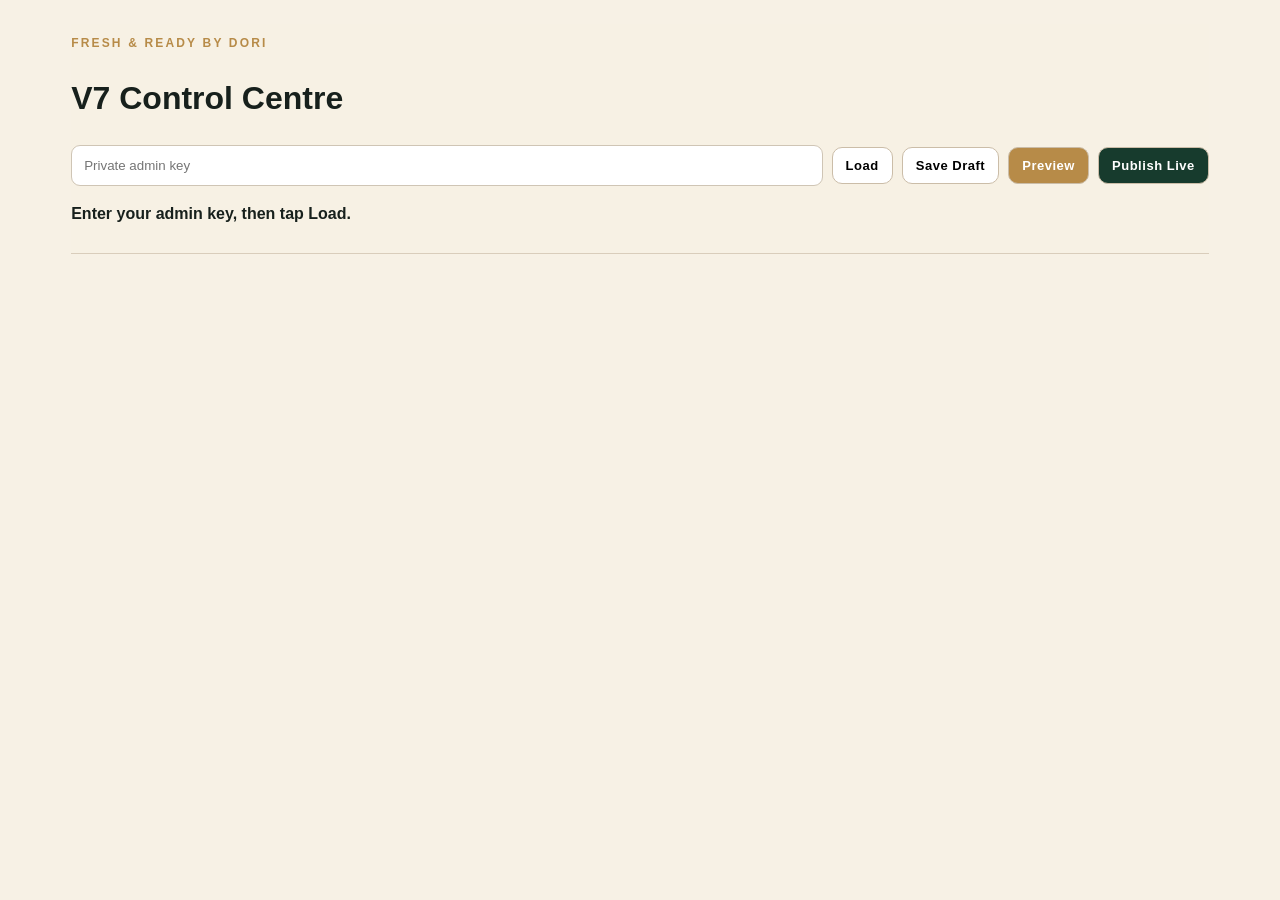
==== commit ad533c6e: "Add files via upload" ====
--- a/admin.html
+++ b/admin.html
@@ -3,7 +3,7 @@
 <div class="top"><p class="eyebrow">FRESH & READY BY DORI</p><h1>V7 Control Centre</h1><div class="toolbar"><input id="adminKey" type="password" placeholder="Private admin key" style="padding:12px;border:1px solid #cfc5b5;border-radius:9px;flex:1;min-width:170px"><button class="btn" id="load">Load</button><button class="btn" id="draft">Save Draft</button><button class="btn gold" id="preview">Preview</button><button class="btn primary" id="publish">Publish Live</button></div><p id="status" class="status">Enter your admin key, then tap Load.</p></div><div class="tabs" id="tabs"></div><div id="view"></div>
 <script src="site-data.js"></script><script>
 const $=s=>document.querySelector(s),esc=s=>String(s??'').replace(/[&<>\"]/g,c=>({'&':'&amp;','<':'&lt;','>':'&gt;','"':'&quot;'}[c])),id=()=>crypto.randomUUID?.()||Date.now().toString(36),clone=x=>JSON.parse(JSON.stringify(x));let d=clone(window.SITE_DATA),tab='Dashboard';const status=$('#status'),view=$('#view');
-function migrate(x){x=x||{};x.version='7.1';x.theme??={green:'#064B3B',deep:'#033329',gold:'#C6A15B',silver:'#B8C0C2',cream:'#F5F2EA',ink:'#17201C',white:'#FFFDF8'};x.hero??={image:'',imageKey:'',alt:'Fresh & Ready by Dori',position:'center',overlay:'none'};x.optionGroups??=[];x.builders??=[];if(!x.builders.length&&x.buildYourOwn)x.builders=[{id:'meal',name:'Build Your Own Meal',price:x.buildYourOwn.price||'6.99',description:'',visible:true,steps:[]}];x.deals??=[];x.careers??={enabled:true,talentPool:false,jobs:[]};x.seo??={title:'Fresh & Ready by Dori | Boston',description:'',shareImage:'',instagram:'',facebook:'',tiktok:'',googleMaps:''};x.galleries??={};for(const [k,l] of Object.entries({staff:'Staff',products:'Products',ourStory:'Our Story',premises:'Premises',community:'Community',promotions:'Promotions'}))x.galleries[k]??={label:l,layout:'grid',images:[]};x.sections??=[];if(!x.sections.some(s=>s.id==='careers'))x.sections.splice(Math.max(0,x.sections.findIndex(s=>s.id==='delivery')),0,{id:'careers',label:'Careers',visible:true});x.text??={};Object.assign(x.text,{careersEyebrow:x.text.careersEyebrow||'CAREERS',careersTitle:x.text.careersTitle||'Build brighter days with us.',careersIntro:x.text.careersIntro||'Explore current opportunities at Fresh & Ready by Dori in Boston.'});for(const c of x.menu||[])for(const p of c.products||[]){p.ingredients??='';p.calories??='';p.allergens??=[];p.image??='';p.available??=p.visible!==false;p.featured??=false}return x}
+function migrate(x){x=x||{};x.version='7.1';x.theme??={};Object.assign(x.theme,{green:x.theme.green||'#064B3B',deep:x.theme.deep||'#033329',gold:x.theme.gold||'#C6A15B',silver:x.theme.silver||'#B8C0C2',cream:x.theme.cream||'#F5F2EA',ink:x.theme.ink||'#17201C',white:x.theme.white||'#FFFDF8',backgroundColor:x.theme.backgroundColor||x.theme.cream||'#F5F2EA',backgroundImage:x.theme.backgroundImage||'',backgroundImageKey:x.theme.backgroundImageKey||'',backgroundSize:x.theme.backgroundSize||'cover',backgroundPosition:x.theme.backgroundPosition||'center',backgroundAttachment:x.theme.backgroundAttachment||'scroll'});x.hero??={image:'',imageKey:'',alt:'Fresh & Ready by Dori',position:'center',overlay:'none'};x.optionGroups??=[];x.builders??=[];if(!x.builders.length&&x.buildYourOwn)x.builders=[{id:'meal',name:'Build Your Own Meal',price:x.buildYourOwn.price||'6.99',description:'',visible:true,steps:[]}];x.deals??=[];x.careers??={};x.careers.enabled??=true;x.careers.talentPool??=false;if(!Array.isArray(x.careers.jobs))x.careers.jobs=[];x.seo??={title:'Fresh & Ready by Dori | Boston',description:'',shareImage:'',instagram:'',facebook:'',tiktok:'',googleMaps:''};x.galleries??={};for(const [k,l] of Object.entries({staff:'Staff',products:'Products',ourStory:'Our Story',premises:'Premises',community:'Community',promotions:'Promotions'}))x.galleries[k]??={label:l,layout:'grid',images:[]};x.sections??=[];if(!x.sections.some(s=>s.id==='careers'))x.sections.splice(Math.max(0,x.sections.findIndex(s=>s.id==='delivery')),0,{id:'careers',label:'Careers',visible:true});x.text??={};Object.assign(x.text,{careersEyebrow:x.text.careersEyebrow||'CAREERS',careersTitle:x.text.careersTitle||'Build brighter days with us.',careersIntro:x.text.careersIntro||'Explore current opportunities at Fresh & Ready by Dori in Boston.'});for(const c of x.menu||[])for(const p of c.products||[]){p.ingredients??='';p.calories??='';p.allergens??=[];p.image??='';p.available??=p.visible!==false;p.featured??=false}return x}
 const tabs=['Dashboard','Home','Menu','Builders','Deals','Media','Story & Team','Community','Careers','Appearance','Sections','Business','Delivery & SEO'];function drawTabs(){$('#tabs').innerHTML=tabs.map(x=>`<button class="${x===tab?'active':''}" onclick="tab='${x}';drawTabs();render()">${x}</button>`).join('')}
 function inp(label,val,oninput,area=false,type='text'){return `<div class="field"><label>${esc(label)}</label>${area?`<textarea oninput="${oninput}">${esc(val)}</textarea>`:`<input type="${type}" value="${esc(val)}" oninput="${oninput}">`}</div>`}
 function dashboard(){let products=(d.menu||[]).flatMap(c=>c.products||[]),open=(d.careers?.jobs||[]).filter(j=>j.visible&&j.status!=='closed').length;view.innerHTML=`<div class="kpis"><div class="panel"><div class="kpi">${products.length}</div>Products</div><div class="panel"><div class="kpi">${products.filter(p=>p.available===false).length}</div>Sold out</div><div class="panel"><div class="kpi">${open}</div>Open vacancies</div><div class="panel"><div class="kpi">V7</div>CMS version</div></div><div class="panel"><h2>Control Centre</h2><p>Everything visible on the customer website should be manageable here. Use Save Draft → Preview → Publish Live.</p><button class="btn" onclick="loadApplications()">Load job applications</button><div id="apps"></div></div>`}
@@ -16,13 +16,13 @@
 function storyTeam(){view.innerHTML=`<div class="panel"><h2>Our Story</h2>${inp('Story title',d.text.storyTitle,`d.text.storyTitle=this.value`)}${inp('Story body',d.text.storyBody,`d.text.storyBody=this.value`,true)}<p class="muted">Use Media → Our Story for its images.</p></div><div class="panel"><div class="itemHead"><h2>Our Team</h2><button class="btn primary" onclick="d.team.push({id:id(),name:'New team member',role:'',description:'',visible:true});storyTeam()">+ Person</button></div>${d.team.map((t,i)=>`<div class="item"><div class="itemHead"><h3>${esc(t.name)}</h3><button class="btn danger" onclick="d.team.splice(${i},1);storyTeam()">Delete</button></div><div class="grid">${inp('Name',t.name,`d.team[${i}].name=this.value`)}${inp('Role',t.role,`d.team[${i}].role=this.value`)}${inp('Description',t.description,`d.team[${i}].description=this.value`,true)}<label class="switch"><input type="checkbox" ${t.visible!==false?'checked':''} onchange="d.team[${i}].visible=this.checked"> Visible</label></div></div>`).join('')}</div>`}
 function community(){view.innerHTML=`<div class="panel"><h2>Community</h2>${d.community.map((x,i)=>`<div class="item grid">${inp('Title',x.title,`d.community[${i}].title=this.value`)}${inp('Text',x.text,`d.community[${i}].text=this.value`,true)}</div>`).join('')}<button class="btn" onclick="d.community.push({title:'New community item',text:''});community()">+ Item</button></div>`}
 function careers(){view.innerHTML=`<div class="panel"><div class="itemHead"><div><h2>Careers</h2><p class="muted">Publish a role once, then share its website link on LinkedIn or elsewhere.</p></div><button class="btn primary" onclick="addJob()">+ Vacancy</button></div><label class="switch"><input type="checkbox" ${d.careers.enabled!==false?'checked':''} onchange="d.careers.enabled=this.checked"> Show Careers section on website</label><p class="small muted">A vacancy appears publicly when Status = open or closing-soon AND Published on website is ON.</p>${d.careers.jobs.map((j,i)=>`<div class="item"><div class="itemHead"><h3>${esc(j.title)}</h3><button class="btn danger" onclick="d.careers.jobs.splice(${i},1);careers()">Delete</button></div><div class="grid">${inp('Job title',j.title,`d.careers.jobs[${i}].title=this.value`)}${inp('Department',j.department||'',`d.careers.jobs[${i}].department=this.value`)}${inp('Location',j.location||'',`d.careers.jobs[${i}].location=this.value`)}${inp('Employment type',j.employmentType||'',`d.careers.jobs[${i}].employmentType=this.value`)}${inp('Hours',j.hours||'',`d.careers.jobs[${i}].hours=this.value`)}${inp('Pay',j.pay||'',`d.careers.jobs[${i}].pay=this.value`)}${inp('Summary',j.summary||'',`d.careers.jobs[${i}].summary=this.value`,true)}${inp('Responsibilities',j.responsibilities||'',`d.careers.jobs[${i}].responsibilities=this.value`,true)}${inp('Requirements',j.requirements||'',`d.careers.jobs[${i}].requirements=this.value`,true)}${inp('What we offer',j.offer||'',`d.careers.jobs[${i}].offer=this.value`,true)}${inp('Start date',j.startDate||'',`d.careers.jobs[${i}].startDate=this.value`,false,'date')}${inp('Closing date',j.closingDate||'',`d.careers.jobs[${i}].closingDate=this.value`,false,'date')}<div class="field"><label>Status</label><select onchange="d.careers.jobs[${i}].status=this.value"><option value="draft" ${j.status==='draft'?'selected':''}>draft</option><option value="open" ${j.status==='open'?'selected':''}>open</option><option value="closing-soon" ${j.status==='closing-soon'?'selected':''}>closing-soon</option><option value="closed" ${j.status==='closed'?'selected':''}>closed</option></select></div><label class="switch"><input type="checkbox" ${j.visible?'checked':''} onchange="d.careers.jobs[${i}].visible=this.checked"> Published on website</label><label class="switch"><input type="checkbox" ${j.featured?'checked':''} onchange="d.careers.jobs[${i}].featured=this.checked"> Featured vacancy</label></div><p><b>Share URL after publishing:</b> https://freshandreadybydori.co.uk/careers.html?job=${encodeURIComponent(j.id)}</p></div>`).join('')}</div>`}
-function appearance(){let x=d.theme||(d.theme={green:'#064B3B',deep:'#033329',gold:'#C6A15B',silver:'#B8C0C2',cream:'#F5F2EA',ink:'#17201C',white:'#FFFDF8'});let c=(label,key)=>`<div class="field"><label>${label}</label><div class="row"><input type="color" class="themeSwatch" value="${esc(x[key])}" oninput="d.theme.${key}=this.value;this.nextElementSibling.value=this.value"><input value="${esc(x[key])}" oninput="d.theme.${key}=this.value;this.previousElementSibling.value=this.value"></div></div>`;view.innerHTML=`<div class="panel"><h2>Look & Appearance</h2><p class="muted">Change the core brand colours without editing code. Preview before publishing.</p><div class="grid">${c('Emerald green','green')}${c('Deep emerald','deep')}${c('Warm gold','gold')}${c('Silver accent','silver')}${c('Cream background','cream')}${c('Text / ink','ink')}</div><div class="item" style="margin-top:18px;background:${x.cream};color:${x.ink};border-top:6px solid ${x.gold}"><h3 style="color:${x.deep}">Fresh & Ready by Dori</h3><p><b style="color:${x.green}">Emerald</b> • <span style="color:${x.gold}">Gold</span> • <span style="color:${x.silver};background:${x.deep};padding:2px 6px">Silver</span></p></div><button class="btn" onclick="d.theme={green:'#064B3B',deep:'#033329',gold:'#C6A15B',silver:'#B8C0C2',cream:'#F5F2EA',ink:'#17201C',white:'#FFFDF8'};appearance()">Reset to Emerald Signature</button></div>`}
+function appearance(){let x=d.theme;let c=(label,key)=>`<div class="field"><label>${label}</label><div class="row"><input type="color" class="themeSwatch" value="${esc(x[key])}" oninput="d.theme.${key}=this.value;this.nextElementSibling.value=this.value"><input value="${esc(x[key])}" oninput="d.theme.${key}=this.value;this.previousElementSibling.value=this.value"></div></div>`;view.innerHTML=`<div class="panel"><h2>Look & Appearance</h2><p class="muted">Control the brand colours and the website background. Preview before publishing.</p><div class="grid">${c('Emerald green','green')}${c('Deep emerald','deep')}${c('Warm gold','gold')}${c('Silver accent','silver')}${c('Cream','cream')}${c('Text / ink','ink')}${c('Website background colour','backgroundColor')}</div></div><div class="panel"><h2>Website background</h2><p class="muted">Use a solid colour or upload a background image. The image is stored in the existing R2 media bucket.</p><div class="field"><label>Background image</label><input type="file" accept="image/*" onchange="uploadBackground(this.files[0])"></div>${x.backgroundImage?`<p><img class="heroPrev" src="${esc(x.backgroundImage)}"></p><button class="btn danger" onclick="d.theme.backgroundImage='';d.theme.backgroundImageKey='';appearance()">Remove background image</button>`:'<p class="muted">No background image selected. The background colour is used.</p>'}<div class="grid"><div class="field"><label>Image size</label><select onchange="d.theme.backgroundSize=this.value"><option value="cover" ${x.backgroundSize==='cover'?'selected':''}>Cover</option><option value="contain" ${x.backgroundSize==='contain'?'selected':''}>Contain</option><option value="auto" ${x.backgroundSize==='auto'?'selected':''}>Original / Auto</option></select></div><div class="field"><label>Image position</label><select onchange="d.theme.backgroundPosition=this.value"><option value="center" ${x.backgroundPosition==='center'?'selected':''}>Center</option><option value="top" ${x.backgroundPosition==='top'?'selected':''}>Top</option><option value="bottom" ${x.backgroundPosition==='bottom'?'selected':''}>Bottom</option><option value="left" ${x.backgroundPosition==='left'?'selected':''}>Left</option><option value="right" ${x.backgroundPosition==='right'?'selected':''}>Right</option></select></div><div class="field"><label>Scroll behaviour</label><select onchange="d.theme.backgroundAttachment=this.value"><option value="scroll" ${x.backgroundAttachment==='scroll'?'selected':''}>Scroll normally</option><option value="fixed" ${x.backgroundAttachment==='fixed'?'selected':''}>Fixed background</option></select></div></div></div><div class="panel"><h2>Brand preview</h2><div class="item" style="background:${x.backgroundColor};color:${x.ink};border-top:6px solid ${x.gold}"><h3 style="color:${x.deep}">Fresh & Ready by Dori</h3><p><b style="color:${x.green}">Emerald</b> • <span style="color:${x.gold}">Gold</span> • <span style="color:${x.silver};background:${x.deep};padding:2px 6px">Silver</span></p></div><button class="btn" onclick="Object.assign(d.theme,{green:'#064B3B',deep:'#033329',gold:'#C6A15B',silver:'#B8C0C2',cream:'#F5F2EA',ink:'#17201C',white:'#FFFDF8',backgroundColor:'#F5F2EA',backgroundImage:'',backgroundImageKey:'',backgroundSize:'cover',backgroundPosition:'center',backgroundAttachment:'scroll'});appearance()">Reset to Emerald Signature</button></div>`}
 function sections(){view.innerHTML=`<div class="panel"><h2>Sections</h2>${d.sections.map((s,i)=>`<div class="item itemHead"><label class="switch"><input type="checkbox" ${s.visible?'checked':''} onchange="d.sections[${i}].visible=this.checked"> <b>${esc(s.label)}</b></label><div><button class="btn" onclick="move(d.sections,${i},-1,sections)">↑</button><button class="btn" onclick="move(d.sections,${i},1,sections)">↓</button></div></div>`).join('')}</div>`}
 function business(){view.innerHTML=`<div class="panel"><h2>Business details</h2><div class="grid">${inp('Address line 1',d.business.address1,`d.business.address1=this.value`)}${inp('Address line 2',d.business.address2,`d.business.address2=this.value`)}${inp('Email',d.business.email,`d.business.email=this.value`)}${inp('Phone',d.business.phone||'',`d.business.phone=this.value`)}</div><h3>Opening hours</h3><div class="grid">${Object.entries(d.business.hours).map(([k,v])=>inp(k,v,`d.business.hours['${k}']=this.value`)).join('')}</div></div>`}
 function deliverySeo(){let x=d.delivery,s=d.seo;view.innerHTML=`<div class="panel"><h2>Delivery</h2><div class="grid">${inp('Uber Eats label',x.uberLabel,`d.delivery.uberLabel=this.value`)}${inp('Uber Eats URL',x.uberUrl,`d.delivery.uberUrl=this.value`)}<label class="switch"><input type="checkbox" ${x.uberEnabled?'checked':''} onchange="d.delivery.uberEnabled=this.checked"> Uber Eats live</label>${inp('Just Eat label',x.justEatLabel,`d.delivery.justEatLabel=this.value`)}${inp('Just Eat URL',x.justEatUrl,`d.delivery.justEatUrl=this.value`)}<label class="switch"><input type="checkbox" ${x.justEatEnabled?'checked':''} onchange="d.delivery.justEatEnabled=this.checked"> Just Eat live</label></div></div><div class="panel"><h2>SEO & Social</h2><div class="grid">${inp('Site title',s.title,`d.seo.title=this.value`)}${inp('Meta description',s.description,`d.seo.description=this.value`,true)}${inp('Social share image URL',s.shareImage,`d.seo.shareImage=this.value`)}${inp('Instagram URL',s.instagram,`d.seo.instagram=this.value`)}${inp('Facebook URL',s.facebook,`d.seo.facebook=this.value`)}${inp('TikTok URL',s.tiktok,`d.seo.tiktok=this.value`)}${inp('Google Maps URL',s.googleMaps,`d.seo.googleMaps=this.value`)}</div></div>`}
 function render(){({Dashboard:dashboard,Home:home,Menu:menu,Builders:builders,Deals:deals,Media:media,'Story & Team':storyTeam,Community:community,Careers:careers,Appearance:appearance,Sections:sections,Business:business,'Delivery & SEO':deliverySeo}[tab]||dashboard)()}
 window.move=(a,i,n,fn)=>{let j=i+n;if(j<0||j>=a.length)return;[a[i],a[j]]=[a[j],a[i]];fn()};window.addCat=()=>{d.menu.push({id:id(),name:'New category',description:'',visible:true,products:[]});menu()};window.delCat=i=>{if(confirm('Delete category?')){d.menu.splice(i,1);menu()}};window.addProduct=i=>{d.menu[i].products.push({id:id(),name:'New product',description:'',price:'0.00',ingredients:'',calories:'',allergens:[],image:'',available:true,featured:false,visible:true});menu()};window.delProduct=(i,j)=>{if(confirm('Delete product?')){d.menu[i].products.splice(j,1);menu()}};window.duplicateProduct=(i,j)=>{let p=clone(d.menu[i].products[j]);p.id=id();p.name+=' Copy';d.menu[i].products.splice(j+1,0,p);menu()};window.addBuilder=()=>{d.builders.push({id:id(),name:'New Builder',price:'0.00',description:'',visible:true,steps:[]});builders()};window.addJob=()=>{d.careers.jobs.push({id:id(),title:'New Vacancy',department:'',location:'Boston, Lincolnshire',employmentType:'',hours:'',pay:'',summary:'',responsibilities:'',requirements:'',offer:'',startDate:'',closingDate:'',status:'draft',featured:false,visible:false});careers()};
-async function upload(file){let key=$('#adminKey').value;if(!file||!key)throw Error('Choose an image and enter the admin key first.');let fd=new FormData();fd.append('file',file);let r=await fetch('/api/images/upload',{method:'POST',headers:{'x-admin-key':key},body:fd}),o=await r.json();if(!r.ok)throw Error(o.error||'Upload failed');return o}window.uploadHero=async f=>{try{status.textContent='Uploading hero…';let o=await upload(f);d.hero.image=o.url;d.hero.imageKey=o.key;status.textContent='Hero uploaded. Save Draft or Publish Live.';home()}catch(e){status.textContent=e.message}};window.uploadProduct=async(i,j,f)=>{try{status.textContent='Uploading product photo…';let o=await upload(f);d.menu[i].products[j].image=o.url;status.textContent='Product photo uploaded.';menu()}catch(e){status.textContent=e.message}};window.uploadGallery=async(k,files)=>{try{for(const f of files){let o=await upload(f);d.galleries[k].images.push({id:id(),url:o.url,key:o.key,caption:''})}status.textContent='Photos uploaded.';media()}catch(e){status.textContent=e.message}};
+async function upload(file){let key=$('#adminKey').value;if(!file||!key)throw Error('Choose an image and enter the admin key first.');let fd=new FormData();fd.append('file',file);let r=await fetch('/api/images/upload',{method:'POST',headers:{'x-admin-key':key},body:fd}),o=await r.json();if(!r.ok)throw Error(o.error||'Upload failed');return o}window.uploadBackground=async f=>{try{status.textContent='Uploading background…';let o=await upload(f);d.theme.backgroundImage=o.url;d.theme.backgroundImageKey=o.key;status.textContent='Background uploaded. Save Draft or Publish Live.';appearance()}catch(e){status.textContent=e.message}};window.uploadHero=async f=>{try{status.textContent='Uploading hero…';let o=await upload(f);d.hero.image=o.url;d.hero.imageKey=o.key;status.textContent='Hero uploaded. Save Draft or Publish Live.';home()}catch(e){status.textContent=e.message}};window.uploadProduct=async(i,j,f)=>{try{status.textContent='Uploading product photo…';let o=await upload(f);d.menu[i].products[j].image=o.url;status.textContent='Product photo uploaded.';menu()}catch(e){status.textContent=e.message}};window.uploadGallery=async(k,files)=>{try{for(const f of files){let o=await upload(f);d.galleries[k].images.push({id:id(),url:o.url,key:o.key,caption:''})}status.textContent='Photos uploaded.';media()}catch(e){status.textContent=e.message}};
 async function api(action){let key=$('#adminKey').value;if(!key)return status.textContent='Enter your admin key first.';status.textContent=action==='draft'?'Saving draft…':'Publishing…';let r=await fetch('/api/site-data',{method:'POST',headers:{'content-type':'application/json','x-admin-key':key},body:JSON.stringify({action,data:d})}),o=await r.json();status.textContent=r.ok?(action==='draft'?'✓ Draft saved.':'✓ Published live successfully.'):'Error: '+(o.error||r.status)}
 window.loadApplications=async()=>{let key=$('#adminKey').value,r=await fetch('/api/careers/applications',{headers:{'x-admin-key':key}}),o=await r.json(),e=$('#apps');e.innerHTML=r.ok?(o.length?o.map(a=>`<div class="item"><b>${esc(a.name)}</b> — ${esc(a.jobId)}<br><span class="small">${esc(a.email)} • ${esc(a.createdAt)}</span><p>${esc(a.message||'')}</p></div>`).join(''):'<p>No applications yet.</p>'):`<p class="warn">${esc(o.error||'Unable to load applications')}</p>`};
 $('#load').onclick=async()=>{let key=$('#adminKey').value;if(!key)return status.textContent='Enter your admin key first.';status.textContent='Loading…';let r=await fetch('/api/site-data?mode=draft',{headers:{'x-admin-key':key},cache:'no-store'});if(!r.ok)r=await fetch('/api/site-data',{cache:'no-store'});if(r.ok){d=migrate(await r.json());status.textContent='✓ V7 content loaded.';render()}else status.textContent='No saved content yet — using V7 defaults.'};$('#draft').onclick=()=>api('draft');$('#publish').onclick=()=>api('publish');$('#preview').onclick=()=>{sessionStorage.setItem('fr_preview',JSON.stringify(d));window.open('/?preview=1','_blank')};drawTabs();render();
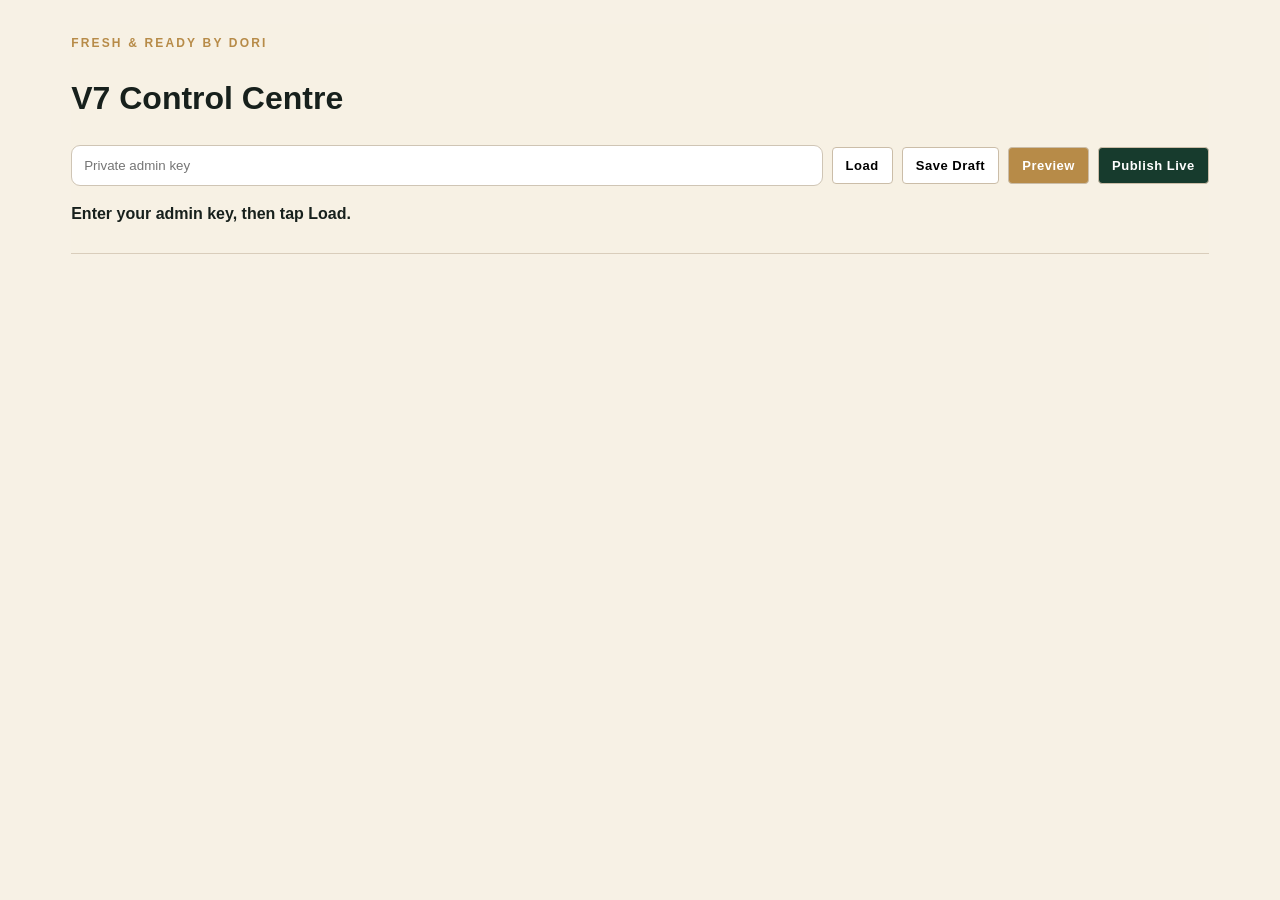
==== commit f0600735: "Add files via upload" ====
--- a/admin.html
+++ b/admin.html
@@ -3,12 +3,10 @@
 <div class="top"><p class="eyebrow">FRESH & READY BY DORI</p><h1>V7 Control Centre</h1><div class="toolbar"><input id="adminKey" type="password" placeholder="Private admin key" style="padding:12px;border:1px solid #cfc5b5;border-radius:9px;flex:1;min-width:170px"><button class="btn" id="load">Load</button><button class="btn" id="draft">Save Draft</button><button class="btn gold" id="preview">Preview</button><button class="btn primary" id="publish">Publish Live</button></div><p id="status" class="status">Enter your admin key, then tap Load.</p></div><div class="tabs" id="tabs"></div><div id="view"></div>
 <script src="site-data.js"></script><script>
 const $=s=>document.querySelector(s),esc=s=>String(s??'').replace(/[&<>\"]/g,c=>({'&':'&amp;','<':'&lt;','>':'&gt;','"':'&quot;'}[c])),id=()=>crypto.randomUUID?.()||Date.now().toString(36),clone=x=>JSON.parse(JSON.stringify(x));let d=clone(window.SITE_DATA),tab='Dashboard';const status=$('#status'),view=$('#view');
-function migrate(x){x=x||{};x.version='7.1';x.theme??={};Object.assign(x.theme,{green:x.theme.green||'#064B3B',deep:x.theme.deep||'#033329',gold:x.theme.gold||'#C6A15B',silver:x.theme.silver||'#B8C0C2',cream:x.theme.cream||'#F5F2EA',ink:x.theme.ink||'#17201C',white:x.theme.white||'#FFFDF8',backgroundColor:x.theme.backgroundColor||x.theme.cream||'#F5F2EA',backgroundImage:x.theme.backgroundImage||'',backgroundImageKey:x.theme.backgroundImageKey||'',backgroundSize:x.theme.backgroundSize||'cover',backgroundPosition:x.theme.backgroundPosition||'center',backgroundAttachment:x.theme.backgroundAttachment||'scroll'});x.hero??={image:'',imageKey:'',alt:'Fresh & Ready by Dori',position:'center',overlay:'none'};x.optionGroups??=[];x.builders??=[];if(!x.builders.length&&x.buildYourOwn)x.builders=[{id:'meal',name:'Build Your Own Meal',price:x.buildYourOwn.price||'6.99',description:'',visible:true,steps:[]}];x.deals??=[];x.careers??={};x.careers.enabled??=true;x.careers.talentPool??=false;if(!Array.isArray(x.careers.jobs))x.careers.jobs=[];x.seo??={title:'Fresh & Ready by Dori | Boston',description:'',shareImage:'',instagram:'',facebook:'',tiktok:'',googleMaps:''};x.galleries??={};for(const [k,l] of Object.entries({staff:'Staff',products:'Products',ourStory:'Our Story',premises:'Premises',community:'Community',promotions:'Promotions'}))x.galleries[k]??={label:l,layout:'grid',images:[]};x.sections??=[];if(!x.sections.some(s=>s.id==='careers'))x.sections.splice(Math.max(0,x.sections.findIndex(s=>s.id==='delivery')),0,{id:'careers',label:'Careers',visible:true});x.text??={};Object.assign(x.text,{careersEyebrow:x.text.careersEyebrow||'CAREERS',careersTitle:x.text.careersTitle||'Build brighter days with us.',careersIntro:x.text.careersIntro||'Explore current opportunities at Fresh & Ready by Dori in Boston.'});for(const c of x.menu||[])for(const p of c.products||[]){p.ingredients??='';p.calories??='';p.allergens??=[];p.image??='';p.available??=p.visible!==false;p.featured??=false}return x}
-const tabs=['Dashboard','Home','Menu','Builders','Deals','Media','Story & Team','Community','Careers','Appearance','Sections','Business','Delivery & SEO'];function drawTabs(){$('#tabs').innerHTML=tabs.map(x=>`<button class="${x===tab?'active':''}" onclick="tab='${x}';drawTabs();render()">${x}</button>`).join('')}
+function migrate(x){x=x||{};x.version='8.0';x.theme??={};Object.assign(x.theme,{green:x.theme.green||'#064B3B',deep:x.theme.deep||'#033329',gold:x.theme.gold||'#C6A15B',silver:x.theme.silver||'#B8C0C2',cream:x.theme.cream||'#F5F2EA',ink:x.theme.ink||'#17201C',white:x.theme.white||'#FFFDF8',backgroundColor:x.theme.backgroundColor||x.theme.cream||'#F5F2EA',backgroundImage:x.theme.backgroundImage||'',backgroundImageKey:x.theme.backgroundImageKey||'',backgroundSize:x.theme.backgroundSize||'cover',backgroundPosition:x.theme.backgroundPosition||'center',backgroundAttachment:x.theme.backgroundAttachment||'scroll'});x.hero??={image:'',imageKey:'',alt:'Fresh & Ready by Dori',position:'center',overlay:'none'};x.design??={};Object.assign(x.design,{heroLayout:x.design.heroLayout||'split',heroHeight:x.design.heroHeight||'720',heroImageFit:x.design.heroImageFit||'cover',featuredLayout:x.design.featuredLayout||'landscape',featuredWidth:x.design.featuredWidth||'wide',featuredImageHeight:x.design.featuredImageHeight||'430',sectionWidth:x.design.sectionWidth||'wide',cardRadius:x.design.cardRadius??'8',buttonRadius:x.design.buttonRadius??'4',showMobileBar:x.design.showMobileBar??true});x.announcement??={enabled:true,text:x.text?.announcement||'COMING SOON TO BOSTON • MONDAY–SATURDAY • FROM 5AM',link:'',style:'gold'};x.optionGroups??=[];x.builders??=[];if(!x.builders.length&&x.buildYourOwn)x.builders=[{id:'meal',name:'Build Your Own Meal',price:x.buildYourOwn.price||'6.99',description:'',visible:true,steps:[]}];x.deals??=[];x.careers??={};x.careers.enabled??=true;x.careers.talentPool??=false;if(!Array.isArray(x.careers.jobs))x.careers.jobs=[];x.seo??={title:'Fresh & Ready by Dori | Boston',description:'',shareImage:'',instagram:'',facebook:'',tiktok:'',googleMaps:''};x.galleries??={};for(const [k,l] of Object.entries({staff:'Staff',products:'Products',ourStory:'Our Story',premises:'Premises',community:'Community',promotions:'Promotions'}))x.galleries[k]??={label:l,layout:'grid',images:[]};x.sections??=[];if(!x.sections.some(s=>s.id==='careers'))x.sections.splice(Math.max(0,x.sections.findIndex(s=>s.id==='delivery')),0,{id:'careers',label:'Careers',visible:true});x.text??={};Object.assign(x.text,{careersEyebrow:x.text.careersEyebrow||'CAREERS',careersTitle:x.text.careersTitle||'Build brighter days with us.',careersIntro:x.text.careersIntro||'Explore current opportunities at Fresh & Ready by Dori in Boston.'});for(const c of x.menu||[])for(const p of c.products||[]){p.ingredients??='';p.calories??='';p.allergens??=[];p.image??='';p.available??=p.visible!==false;p.featured??=false}return x}
+const tabs=['Dashboard','Home','Menu','Builders','Deals','Media','Story & Team','Community','Careers','Design Studio','Sections','Business','Delivery & SEO'];function drawTabs(){$('#tabs').innerHTML=tabs.map(x=>`<button class="${x===tab?'active':''}" onclick="tab='${x}';drawTabs();render()">${x}</button>`).join('')}
 function inp(label,val,oninput,area=false,type='text'){return `<div class="field"><label>${esc(label)}</label>${area?`<textarea oninput="${oninput}">${esc(val)}</textarea>`:`<input type="${type}" value="${esc(val)}" oninput="${oninput}">`}</div>`}
-function dashboard(){let products=(d.menu||[]).flatMap(c=>c.products||[]),open=(d.careers?.jobs||[]).filter(j=>j.visible&&j.status!=='closed').length;view.innerHTML=`<div class="kpis"><div class="panel"><div class="kpi">${products.length}</div>Products</div><div class="panel"><div class="kpi">${products.filter(p=>p.available===false).length}</div>Sold out</div><div class="panel"><div class="kpi">${open}</div>Open vacancies</div><div class="panel"><div class="kpi">V7</div>CMS version</div></div><div class="panel"><h2>Control Centre</h2><p>Everything visible on the customer website should be manageable here. Use Save Draft → Preview → Publish Live.</p><button class="btn" onclick="loadApplications()">Load job applications</button><div id="apps"></div></div>`}
-function home(){view.innerHTML=`<div class="panel"><h2>Hero</h2><div class="grid">${inp('Eyebrow',d.text.heroEyebrow,`d.text.heroEyebrow=this.value`)}${inp('Title',d.text.heroTitle,`d.text.heroTitle=this.value`)}${inp('Lead',d.text.heroLead,`d.text.heroLead=this.value`,true)}${inp('Micro line',d.text.heroMicro,`d.text.heroMicro=this.value`)}${inp('Hero alt text',d.hero.alt,`d.hero.alt=this.value`)}<div class="field"><label>Image position</label><select onchange="d.hero.position=this.value"><option ${d.hero.position==='center'?'selected':''}>center</option><option ${d.hero.position==='left'?'selected':''}>left</option><option ${d.hero.position==='right'?'selected':''}>right</option></select></div></div><p><b>Hero image</b></p><input type="file" accept="image/*" onchange="uploadHero(this.files[0])">${d.hero.image?`<p><img class="heroPrev" src="${esc(d.hero.image)}"></p><button class="btn danger" onclick="d.hero.image='';d.hero.imageKey='';home()">Remove hero image</button>`:'<p class="muted">No hero photo yet — the branded placeholder remains visible.</p>'}</div><div class="panel"><h2>Homepage text</h2><div class="grid">${Object.entries(d.text).filter(([k])=>!['heroEyebrow','heroTitle','heroLead','heroMicro'].includes(k)).map(([k,v])=>inp(k,v,`d.text['${k}']=this.value`,String(v).length>80)).join('')}</div></div>`}
-function menu(){view.innerHTML=`<div class="panel"><div class="itemHead"><div><h2>Freestyle Menu</h2><p class="muted">Categories and products are unlimited. Drinks are just another editable category.</p></div><button class="btn primary" onclick="addCat()">+ Category</button></div><div id="cats"></div></div>`;let root=$('#cats');d.menu.forEach((c,ci)=>{let e=document.createElement('div');e.className='item';e.innerHTML=`<div class="itemHead"><h3>${esc(c.name)}</h3><div class="row"><button class="btn" onclick="move(d.menu,${ci},-1,menu)">↑</button><button class="btn" onclick="move(d.menu,${ci},1,menu)">↓</button><button class="btn danger" onclick="delCat(${ci})">Delete</button></div></div><div class="grid">${inp('Category name',c.name,`d.menu[${ci}].name=this.value`)}${inp('Description',c.description||'',`d.menu[${ci}].description=this.value`)}<label class="switch"><input type="checkbox" ${c.visible!==false?'checked':''} onchange="d.menu[${ci}].visible=this.checked"> Visible</label></div>${(c.products||[]).map((p,pi)=>productEditor(p,ci,pi)).join('')}<button class="btn" onclick="addProduct(${ci})">+ Product</button>`;root.append(e)})}
+function dashboard(){let products=(d.menu||[]).flatMap(c=>c.products||[]),open=(d.careers?.jobs||[]).filter(j=>j.visible&&['open','closing-soon'].includes(String(j.status||'').toLowerCase())).length;view.innerHTML=`<div class="kpis"><div class="panel"><div class="kpi">${products.length}</div>Products</div><div class="panel"><div class="kpi">${products.filter(p=>p.available===false).length}</div>Sold out</div><div class="panel"><div class="kpi">${open}</div>Open vacancies</div><div class="panel"><div class="kpi">V8</div>Control Centre</div></div><div class="panel"><h2>Quick actions</h2><div class="row"><button class="btn primary" onclick="tab='Menu';drawTabs();render()">+ Product / Sold out</button><button class="btn" onclick="tab='Home';drawTabs();render()">Homepage & Hero</button><button class="btn gold" onclick="tab='Design Studio';drawTabs();render()">Change the look</button><button class="btn" onclick="tab='Careers';drawTabs();render()">Careers</button><button class="btn" onclick="tab='Business';drawTabs();render()">Hours & business</button></div></div><div class="panel"><h2>Operating principle</h2><p>Everything a customer normally sees or uses on the website is controlled here. GitHub is only for new technical features or maintenance.</p><button class="btn" onclick="loadApplications()">Load job applications</button><button class="btn" onclick="loadHistory()">Version history</button><div id="apps"></div><div id="history"></div></div>`}function home(){view.innerHTML=`<div class="panel"><h2>Homepage Hero</h2><p class="muted">Replace the three-circle placeholder with your own photo. You control the crop and layout below.</p><div class="grid">${inp('Eyebrow',d.text.heroEyebrow,`d.text.heroEyebrow=this.value`)}${inp('Title',d.text.heroTitle,`d.text.heroTitle=this.value`)}${inp('Lead',d.text.heroLead,`d.text.heroLead=this.value`,true)}${inp('Micro line',d.text.heroMicro,`d.text.heroMicro=this.value`)}${inp('Hero alt text',d.hero.alt,`d.hero.alt=this.value`)}<div class="field"><label>Image focal point</label><select onchange="d.hero.position=this.value"><option ${d.hero.position==='center'?'selected':''}>center</option><option ${d.hero.position==='left'?'selected':''}>left</option><option ${d.hero.position==='right'?'selected':''}>right</option><option ${d.hero.position==='top'?'selected':''}>top</option><option ${d.hero.position==='bottom'?'selected':''}>bottom</option></select></div></div><p><b>Hero image</b></p><input type="file" accept="image/*" onchange="uploadHero(this.files[0])">${d.hero.image?`<p><img class="heroPrev" src="${esc(d.hero.image)}"></p><button class="btn danger" onclick="d.hero.image='';d.hero.imageKey='';home()">Remove hero image</button>`:'<p class="warn">No hero photo selected — the old three-circle placeholder is currently shown.</p>'}</div><div class="panel"><h2>Announcement bar</h2><label class="switch"><input type="checkbox" ${d.announcement.enabled?'checked':''} onchange="d.announcement.enabled=this.checked"> Show announcement</label><div class="grid">${inp('Announcement text',d.announcement.text,`d.announcement.text=this.value`)}${inp('Optional link',d.announcement.link||'',`d.announcement.link=this.value`)}</div></div><div class="panel"><h2>Homepage text</h2><div class="grid">${Object.entries(d.text).filter(([k])=>!['heroEyebrow','heroTitle','heroLead','heroMicro'].includes(k)).map(([k,v])=>inp(k,v,`d.text['${k}']=this.value`,String(v).length>80)).join('')}</div></div>`}function menu(){view.innerHTML=`<div class="panel"><div class="itemHead"><div><h2>Freestyle Menu</h2><p class="muted">Categories and products are unlimited. Drinks are just another editable category.</p></div><button class="btn primary" onclick="addCat()">+ Category</button></div><div id="cats"></div></div>`;let root=$('#cats');d.menu.forEach((c,ci)=>{let e=document.createElement('div');e.className='item';e.innerHTML=`<div class="itemHead"><h3>${esc(c.name)}</h3><div class="row"><button class="btn" onclick="move(d.menu,${ci},-1,menu)">↑</button><button class="btn" onclick="move(d.menu,${ci},1,menu)">↓</button><button class="btn danger" onclick="delCat(${ci})">Delete</button></div></div><div class="grid">${inp('Category name',c.name,`d.menu[${ci}].name=this.value`)}${inp('Description',c.description||'',`d.menu[${ci}].description=this.value`)}<label class="switch"><input type="checkbox" ${c.visible!==false?'checked':''} onchange="d.menu[${ci}].visible=this.checked"> Visible</label></div>${(c.products||[]).map((p,pi)=>productEditor(p,ci,pi)).join('')}<button class="btn" onclick="addProduct(${ci})">+ Product</button>`;root.append(e)})}
 function productEditor(p,ci,pi){return `<div class="item"><div class="itemHead"><b>${esc(p.name)}</b><div class="row"><button class="btn" onclick="move(d.menu[${ci}].products,${pi},-1,menu)">↑</button><button class="btn" onclick="move(d.menu[${ci}].products,${pi},1,menu)">↓</button><button class="btn" onclick="duplicateProduct(${ci},${pi})">Duplicate</button><button class="btn danger" onclick="delProduct(${ci},${pi})">Delete</button></div></div><div class="grid">${inp('Product name',p.name,`d.menu[${ci}].products[${pi}].name=this.value`)}${inp('Price £',p.price,`d.menu[${ci}].products[${pi}].price=this.value`)}${inp('Description',p.description||'',`d.menu[${ci}].products[${pi}].description=this.value`,true)}${inp('Ingredients',p.ingredients||'',`d.menu[${ci}].products[${pi}].ingredients=this.value`,true)}${inp('Calories',p.calories||'',`d.menu[${ci}].products[${pi}].calories=this.value`)}${inp('Allergens — comma separated',(p.allergens||[]).join(', '),`d.menu[${ci}].products[${pi}].allergens=this.value.split(',').map(x=>x.trim()).filter(Boolean)`)}<label class="switch"><input type="checkbox" ${p.visible!==false?'checked':''} onchange="d.menu[${ci}].products[${pi}].visible=this.checked"> Visible</label><label class="switch"><input type="checkbox" ${p.available!==false?'checked':''} onchange="d.menu[${ci}].products[${pi}].available=this.checked"> Available</label><label class="switch"><input type="checkbox" ${p.featured?'checked':''} onchange="d.menu[${ci}].products[${pi}].featured=this.checked"> Featured</label><div class="field"><label>Product photo</label><input type="file" accept="image/*" onchange="uploadProduct(${ci},${pi},this.files[0])">${p.image?`<img class="heroPrev" src="${esc(p.image)}">`:''}</div></div></div>`}
 function builders(){view.innerHTML=`<div class="panel"><div class="itemHead"><div><h2>Builders</h2><p class="muted">Build Your Own Meal, Cereal Bowl and future custom products.</p></div><button class="btn primary" onclick="addBuilder()">+ Builder</button></div>${d.builders.map((b,bi)=>`<div class="item"><div class="itemHead"><h3>${esc(b.name)}</h3><button class="btn danger" onclick="d.builders.splice(${bi},1);builders()">Delete</button></div><div class="grid">${inp('Name',b.name,`d.builders[${bi}].name=this.value`)}${inp('Base price £',b.price,`d.builders[${bi}].price=this.value`)}${inp('Description',b.description||'',`d.builders[${bi}].description=this.value`,true)}<label class="switch"><input type="checkbox" ${b.visible!==false?'checked':''} onchange="d.builders[${bi}].visible=this.checked"> Visible</label></div><h4>Steps</h4>${(b.steps||[]).map((s,si)=>`<div class="item"><div class="itemHead"><b>${esc(s.name)}</b><button class="btn danger" onclick="d.builders[${bi}].steps.splice(${si},1);builders()">Delete step</button></div><div class="grid">${inp('Step name',s.name,`d.builders[${bi}].steps[${si}].name=this.value`)}${inp('Minimum choices',s.min??0,`d.builders[${bi}].steps[${si}].min=Number(this.value)`,false,'number')}${inp('Maximum choices',s.max??1,`d.builders[${bi}].steps[${si}].max=Number(this.value)`,false,'number')}</div>${(s.options||[]).map((o,oi)=>`<div class="row item">${inp('Option',o.name,`d.builders[${bi}].steps[${si}].options[${oi}].name=this.value`)}${inp('Extra £',o.price||'0.00',`d.builders[${bi}].steps[${si}].options[${oi}].price=this.value`)}<button class="btn danger" onclick="d.builders[${bi}].steps[${si}].options.splice(${oi},1);builders()">×</button></div>`).join('')}<button class="btn" onclick="d.builders[${bi}].steps[${si}].options.push({name:'New option',price:'0.00'});builders()">+ Option</button></div>`).join('')}<button class="btn" onclick="d.builders[${bi}].steps.push({id:id(),name:'New step',min:0,max:1,options:[]});builders()">+ Step</button></div>`).join('')}</div>`}
 function deals(){view.innerHTML=`<div class="panel"><div class="itemHead"><h2>Deals & Promotions</h2><button class="btn primary" onclick="d.deals.push({id:id(),name:'New deal',description:'',price:'0.00',startDate:'',endDate:'',visible:true});deals()">+ Deal</button></div>${d.deals.map((x,i)=>`<div class="item"><div class="itemHead"><h3>${esc(x.name)}</h3><button class="btn danger" onclick="d.deals.splice(${i},1);deals()">Delete</button></div><div class="grid">${inp('Name',x.name,`d.deals[${i}].name=this.value`)}${inp('Price £',x.price,`d.deals[${i}].price=this.value`)}${inp('Description',x.description,`d.deals[${i}].description=this.value`,true)}${inp('Start date',x.startDate||'',`d.deals[${i}].startDate=this.value`,false,'date')}${inp('End date',x.endDate||'',`d.deals[${i}].endDate=this.value`,false,'date')}<label class="switch"><input type="checkbox" ${x.visible!==false?'checked':''} onchange="d.deals[${i}].visible=this.checked"> Active</label></div></div>`).join('')}</div>`}
@@ -16,14 +14,14 @@
 function storyTeam(){view.innerHTML=`<div class="panel"><h2>Our Story</h2>${inp('Story title',d.text.storyTitle,`d.text.storyTitle=this.value`)}${inp('Story body',d.text.storyBody,`d.text.storyBody=this.value`,true)}<p class="muted">Use Media → Our Story for its images.</p></div><div class="panel"><div class="itemHead"><h2>Our Team</h2><button class="btn primary" onclick="d.team.push({id:id(),name:'New team member',role:'',description:'',visible:true});storyTeam()">+ Person</button></div>${d.team.map((t,i)=>`<div class="item"><div class="itemHead"><h3>${esc(t.name)}</h3><button class="btn danger" onclick="d.team.splice(${i},1);storyTeam()">Delete</button></div><div class="grid">${inp('Name',t.name,`d.team[${i}].name=this.value`)}${inp('Role',t.role,`d.team[${i}].role=this.value`)}${inp('Description',t.description,`d.team[${i}].description=this.value`,true)}<label class="switch"><input type="checkbox" ${t.visible!==false?'checked':''} onchange="d.team[${i}].visible=this.checked"> Visible</label></div></div>`).join('')}</div>`}
 function community(){view.innerHTML=`<div class="panel"><h2>Community</h2>${d.community.map((x,i)=>`<div class="item grid">${inp('Title',x.title,`d.community[${i}].title=this.value`)}${inp('Text',x.text,`d.community[${i}].text=this.value`,true)}</div>`).join('')}<button class="btn" onclick="d.community.push({title:'New community item',text:''});community()">+ Item</button></div>`}
 function careers(){view.innerHTML=`<div class="panel"><div class="itemHead"><div><h2>Careers</h2><p class="muted">Publish a role once, then share its website link on LinkedIn or elsewhere.</p></div><button class="btn primary" onclick="addJob()">+ Vacancy</button></div><label class="switch"><input type="checkbox" ${d.careers.enabled!==false?'checked':''} onchange="d.careers.enabled=this.checked"> Show Careers section on website</label><p class="small muted">A vacancy appears publicly when Status = open or closing-soon AND Published on website is ON.</p>${d.careers.jobs.map((j,i)=>`<div class="item"><div class="itemHead"><h3>${esc(j.title)}</h3><button class="btn danger" onclick="d.careers.jobs.splice(${i},1);careers()">Delete</button></div><div class="grid">${inp('Job title',j.title,`d.careers.jobs[${i}].title=this.value`)}${inp('Department',j.department||'',`d.careers.jobs[${i}].department=this.value`)}${inp('Location',j.location||'',`d.careers.jobs[${i}].location=this.value`)}${inp('Employment type',j.employmentType||'',`d.careers.jobs[${i}].employmentType=this.value`)}${inp('Hours',j.hours||'',`d.careers.jobs[${i}].hours=this.value`)}${inp('Pay',j.pay||'',`d.careers.jobs[${i}].pay=this.value`)}${inp('Summary',j.summary||'',`d.careers.jobs[${i}].summary=this.value`,true)}${inp('Responsibilities',j.responsibilities||'',`d.careers.jobs[${i}].responsibilities=this.value`,true)}${inp('Requirements',j.requirements||'',`d.careers.jobs[${i}].requirements=this.value`,true)}${inp('What we offer',j.offer||'',`d.careers.jobs[${i}].offer=this.value`,true)}${inp('Start date',j.startDate||'',`d.careers.jobs[${i}].startDate=this.value`,false,'date')}${inp('Closing date',j.closingDate||'',`d.careers.jobs[${i}].closingDate=this.value`,false,'date')}<div class="field"><label>Status</label><select onchange="d.careers.jobs[${i}].status=this.value"><option value="draft" ${j.status==='draft'?'selected':''}>draft</option><option value="open" ${j.status==='open'?'selected':''}>open</option><option value="closing-soon" ${j.status==='closing-soon'?'selected':''}>closing-soon</option><option value="closed" ${j.status==='closed'?'selected':''}>closed</option></select></div><label class="switch"><input type="checkbox" ${j.visible?'checked':''} onchange="d.careers.jobs[${i}].visible=this.checked"> Published on website</label><label class="switch"><input type="checkbox" ${j.featured?'checked':''} onchange="d.careers.jobs[${i}].featured=this.checked"> Featured vacancy</label></div><p><b>Share URL after publishing:</b> https://freshandreadybydori.co.uk/careers.html?job=${encodeURIComponent(j.id)}</p></div>`).join('')}</div>`}
-function appearance(){let x=d.theme;let c=(label,key)=>`<div class="field"><label>${label}</label><div class="row"><input type="color" class="themeSwatch" value="${esc(x[key])}" oninput="d.theme.${key}=this.value;this.nextElementSibling.value=this.value"><input value="${esc(x[key])}" oninput="d.theme.${key}=this.value;this.previousElementSibling.value=this.value"></div></div>`;view.innerHTML=`<div class="panel"><h2>Look & Appearance</h2><p class="muted">Control the brand colours and the website background. Preview before publishing.</p><div class="grid">${c('Emerald green','green')}${c('Deep emerald','deep')}${c('Warm gold','gold')}${c('Silver accent','silver')}${c('Cream','cream')}${c('Text / ink','ink')}${c('Website background colour','backgroundColor')}</div></div><div class="panel"><h2>Website background</h2><p class="muted">Use a solid colour or upload a background image. The image is stored in the existing R2 media bucket.</p><div class="field"><label>Background image</label><input type="file" accept="image/*" onchange="uploadBackground(this.files[0])"></div>${x.backgroundImage?`<p><img class="heroPrev" src="${esc(x.backgroundImage)}"></p><button class="btn danger" onclick="d.theme.backgroundImage='';d.theme.backgroundImageKey='';appearance()">Remove background image</button>`:'<p class="muted">No background image selected. The background colour is used.</p>'}<div class="grid"><div class="field"><label>Image size</label><select onchange="d.theme.backgroundSize=this.value"><option value="cover" ${x.backgroundSize==='cover'?'selected':''}>Cover</option><option value="contain" ${x.backgroundSize==='contain'?'selected':''}>Contain</option><option value="auto" ${x.backgroundSize==='auto'?'selected':''}>Original / Auto</option></select></div><div class="field"><label>Image position</label><select onchange="d.theme.backgroundPosition=this.value"><option value="center" ${x.backgroundPosition==='center'?'selected':''}>Center</option><option value="top" ${x.backgroundPosition==='top'?'selected':''}>Top</option><option value="bottom" ${x.backgroundPosition==='bottom'?'selected':''}>Bottom</option><option value="left" ${x.backgroundPosition==='left'?'selected':''}>Left</option><option value="right" ${x.backgroundPosition==='right'?'selected':''}>Right</option></select></div><div class="field"><label>Scroll behaviour</label><select onchange="d.theme.backgroundAttachment=this.value"><option value="scroll" ${x.backgroundAttachment==='scroll'?'selected':''}>Scroll normally</option><option value="fixed" ${x.backgroundAttachment==='fixed'?'selected':''}>Fixed background</option></select></div></div></div><div class="panel"><h2>Brand preview</h2><div class="item" style="background:${x.backgroundColor};color:${x.ink};border-top:6px solid ${x.gold}"><h3 style="color:${x.deep}">Fresh & Ready by Dori</h3><p><b style="color:${x.green}">Emerald</b> • <span style="color:${x.gold}">Gold</span> • <span style="color:${x.silver};background:${x.deep};padding:2px 6px">Silver</span></p></div><button class="btn" onclick="Object.assign(d.theme,{green:'#064B3B',deep:'#033329',gold:'#C6A15B',silver:'#B8C0C2',cream:'#F5F2EA',ink:'#17201C',white:'#FFFDF8',backgroundColor:'#F5F2EA',backgroundImage:'',backgroundImageKey:'',backgroundSize:'cover',backgroundPosition:'center',backgroundAttachment:'scroll'});appearance()">Reset to Emerald Signature</button></div>`}
-function sections(){view.innerHTML=`<div class="panel"><h2>Sections</h2>${d.sections.map((s,i)=>`<div class="item itemHead"><label class="switch"><input type="checkbox" ${s.visible?'checked':''} onchange="d.sections[${i}].visible=this.checked"> <b>${esc(s.label)}</b></label><div><button class="btn" onclick="move(d.sections,${i},-1,sections)">↑</button><button class="btn" onclick="move(d.sections,${i},1,sections)">↓</button></div></div>`).join('')}</div>`}
+function appearance(){let x=d.theme,z=d.design;let c=(label,key)=>`<div class="field"><label>${label}</label><div class="row"><input type="color" class="themeSwatch" value="${esc(x[key])}" oninput="d.theme.${key}=this.value;this.nextElementSibling.value=this.value"><input value="${esc(x[key])}" oninput="d.theme.${key}=this.value;this.previousElementSibling.value=this.value"></div></div>`;view.innerHTML=`<div class="panel"><h2>V8 Design Studio</h2><p class="muted">Control colour, background, hero proportions and the width of visual sections without touching code.</p><div class="grid">${c('Emerald green','green')}${c('Deep emerald','deep')}${c('Warm gold','gold')}${c('Silver accent','silver')}${c('Cream','cream')}${c('Text / ink','ink')}${c('Website background','backgroundColor')}</div></div><div class="panel"><h2>Hero layout</h2><div class="grid"><div class="field"><label>Layout</label><select onchange="d.design.heroLayout=this.value"><option value="split" ${z.heroLayout==='split'?'selected':''}>Split — text + image</option><option value="image-wide" ${z.heroLayout==='image-wide'?'selected':''}>Wide landscape image</option><option value="image-full" ${z.heroLayout==='image-full'?'selected':''}>Full-width image</option></select></div>${inp('Hero height (px)',z.heroHeight,`d.design.heroHeight=this.value`)}<div class="field"><label>Image fit</label><select onchange="d.design.heroImageFit=this.value"><option value="cover" ${z.heroImageFit==='cover'?'selected':''}>Cover</option><option value="contain" ${z.heroImageFit==='contain'?'selected':''}>Contain</option></select></div></div></div><div class="panel"><h2>Featured / product photography</h2><p class="muted">This controls the “Big food. Bold choice. Made your way.” area.</p><div class="grid"><div class="field"><label>Photo layout</label><select onchange="d.design.featuredLayout=this.value"><option value="landscape" ${z.featuredLayout==='landscape'?'selected':''}>Landscape wide</option><option value="grid" ${z.featuredLayout==='grid'?'selected':''}>Grid</option><option value="collage" ${z.featuredLayout==='collage'?'selected':''}>Collage</option><option value="slideshow" ${z.featuredLayout==='slideshow'?'selected':''}>Slideshow</option></select></div><div class="field"><label>Section width</label><select onchange="d.design.featuredWidth=this.value"><option value="wide" ${z.featuredWidth==='wide'?'selected':''}>Wide</option><option value="full" ${z.featuredWidth==='full'?'selected':''}>Full width</option><option value="boxed" ${z.featuredWidth==='boxed'?'selected':''}>Boxed</option></select></div>${inp('Landscape image height (px)',z.featuredImageHeight,`d.design.featuredImageHeight=this.value`)}</div></div><div class="panel"><h2>Website background</h2><input type="file" accept="image/*" onchange="uploadBackground(this.files[0])">${x.backgroundImage?`<p><img class="heroPrev" src="${esc(x.backgroundImage)}"></p><button class="btn danger" onclick="d.theme.backgroundImage='';d.theme.backgroundImageKey='';appearance()">Remove background image</button>`:'<p class="muted">Solid background colour is active.</p>'}<div class="grid"><div class="field"><label>Image size</label><select onchange="d.theme.backgroundSize=this.value"><option value="cover" ${x.backgroundSize==='cover'?'selected':''}>Cover</option><option value="contain" ${x.backgroundSize==='contain'?'selected':''}>Contain</option><option value="auto" ${x.backgroundSize==='auto'?'selected':''}>Original</option></select></div><div class="field"><label>Position</label><select onchange="d.theme.backgroundPosition=this.value"><option ${x.backgroundPosition==='center'?'selected':''}>center</option><option ${x.backgroundPosition==='top'?'selected':''}>top</option><option ${x.backgroundPosition==='bottom'?'selected':''}>bottom</option></select></div></div></div><div class="panel"><h2>Shape & mobile</h2><div class="grid">${inp('Card corner radius (px)',z.cardRadius,`d.design.cardRadius=this.value`)}${inp('Button corner radius (px)',z.buttonRadius,`d.design.buttonRadius=this.value`)}<label class="switch"><input type="checkbox" ${z.showMobileBar?'checked':''} onchange="d.design.showMobileBar=this.checked"> Show mobile MENU / BUILD / ORDER bar</label></div><br><button class="btn" onclick="Object.assign(d.theme,{green:'#064B3B',deep:'#033329',gold:'#C6A15B',silver:'#B8C0C2',cream:'#F5F2EA',ink:'#17201C',white:'#FFFDF8',backgroundColor:'#F5F2EA'});Object.assign(d.design,{heroLayout:'split',heroHeight:'720',heroImageFit:'cover',featuredLayout:'landscape',featuredWidth:'wide',featuredImageHeight:'430',cardRadius:'8',buttonRadius:'4',showMobileBar:true});appearance()">Reset Emerald Signature layout</button></div>`}function sections(){view.innerHTML=`<div class="panel"><h2>Sections</h2>${d.sections.map((s,i)=>`<div class="item itemHead"><label class="switch"><input type="checkbox" ${s.visible?'checked':''} onchange="d.sections[${i}].visible=this.checked"> <b>${esc(s.label)}</b></label><div><button class="btn" onclick="move(d.sections,${i},-1,sections)">↑</button><button class="btn" onclick="move(d.sections,${i},1,sections)">↓</button></div></div>`).join('')}</div>`}
 function business(){view.innerHTML=`<div class="panel"><h2>Business details</h2><div class="grid">${inp('Address line 1',d.business.address1,`d.business.address1=this.value`)}${inp('Address line 2',d.business.address2,`d.business.address2=this.value`)}${inp('Email',d.business.email,`d.business.email=this.value`)}${inp('Phone',d.business.phone||'',`d.business.phone=this.value`)}</div><h3>Opening hours</h3><div class="grid">${Object.entries(d.business.hours).map(([k,v])=>inp(k,v,`d.business.hours['${k}']=this.value`)).join('')}</div></div>`}
 function deliverySeo(){let x=d.delivery,s=d.seo;view.innerHTML=`<div class="panel"><h2>Delivery</h2><div class="grid">${inp('Uber Eats label',x.uberLabel,`d.delivery.uberLabel=this.value`)}${inp('Uber Eats URL',x.uberUrl,`d.delivery.uberUrl=this.value`)}<label class="switch"><input type="checkbox" ${x.uberEnabled?'checked':''} onchange="d.delivery.uberEnabled=this.checked"> Uber Eats live</label>${inp('Just Eat label',x.justEatLabel,`d.delivery.justEatLabel=this.value`)}${inp('Just Eat URL',x.justEatUrl,`d.delivery.justEatUrl=this.value`)}<label class="switch"><input type="checkbox" ${x.justEatEnabled?'checked':''} onchange="d.delivery.justEatEnabled=this.checked"> Just Eat live</label></div></div><div class="panel"><h2>SEO & Social</h2><div class="grid">${inp('Site title',s.title,`d.seo.title=this.value`)}${inp('Meta description',s.description,`d.seo.description=this.value`,true)}${inp('Social share image URL',s.shareImage,`d.seo.shareImage=this.value`)}${inp('Instagram URL',s.instagram,`d.seo.instagram=this.value`)}${inp('Facebook URL',s.facebook,`d.seo.facebook=this.value`)}${inp('TikTok URL',s.tiktok,`d.seo.tiktok=this.value`)}${inp('Google Maps URL',s.googleMaps,`d.seo.googleMaps=this.value`)}</div></div>`}
-function render(){({Dashboard:dashboard,Home:home,Menu:menu,Builders:builders,Deals:deals,Media:media,'Story & Team':storyTeam,Community:community,Careers:careers,Appearance:appearance,Sections:sections,Business:business,'Delivery & SEO':deliverySeo}[tab]||dashboard)()}
+function render(){({Dashboard:dashboard,Home:home,Menu:menu,Builders:builders,Deals:deals,Media:media,'Story & Team':storyTeam,Community:community,Careers:careers,'Design Studio':appearance,Sections:sections,Business:business,'Delivery & SEO':deliverySeo}[tab]||dashboard)()}
 window.move=(a,i,n,fn)=>{let j=i+n;if(j<0||j>=a.length)return;[a[i],a[j]]=[a[j],a[i]];fn()};window.addCat=()=>{d.menu.push({id:id(),name:'New category',description:'',visible:true,products:[]});menu()};window.delCat=i=>{if(confirm('Delete category?')){d.menu.splice(i,1);menu()}};window.addProduct=i=>{d.menu[i].products.push({id:id(),name:'New product',description:'',price:'0.00',ingredients:'',calories:'',allergens:[],image:'',available:true,featured:false,visible:true});menu()};window.delProduct=(i,j)=>{if(confirm('Delete product?')){d.menu[i].products.splice(j,1);menu()}};window.duplicateProduct=(i,j)=>{let p=clone(d.menu[i].products[j]);p.id=id();p.name+=' Copy';d.menu[i].products.splice(j+1,0,p);menu()};window.addBuilder=()=>{d.builders.push({id:id(),name:'New Builder',price:'0.00',description:'',visible:true,steps:[]});builders()};window.addJob=()=>{d.careers.jobs.push({id:id(),title:'New Vacancy',department:'',location:'Boston, Lincolnshire',employmentType:'',hours:'',pay:'',summary:'',responsibilities:'',requirements:'',offer:'',startDate:'',closingDate:'',status:'draft',featured:false,visible:false});careers()};
 async function upload(file){let key=$('#adminKey').value;if(!file||!key)throw Error('Choose an image and enter the admin key first.');let fd=new FormData();fd.append('file',file);let r=await fetch('/api/images/upload',{method:'POST',headers:{'x-admin-key':key},body:fd}),o=await r.json();if(!r.ok)throw Error(o.error||'Upload failed');return o}window.uploadBackground=async f=>{try{status.textContent='Uploading background…';let o=await upload(f);d.theme.backgroundImage=o.url;d.theme.backgroundImageKey=o.key;status.textContent='Background uploaded. Save Draft or Publish Live.';appearance()}catch(e){status.textContent=e.message}};window.uploadHero=async f=>{try{status.textContent='Uploading hero…';let o=await upload(f);d.hero.image=o.url;d.hero.imageKey=o.key;status.textContent='Hero uploaded. Save Draft or Publish Live.';home()}catch(e){status.textContent=e.message}};window.uploadProduct=async(i,j,f)=>{try{status.textContent='Uploading product photo…';let o=await upload(f);d.menu[i].products[j].image=o.url;status.textContent='Product photo uploaded.';menu()}catch(e){status.textContent=e.message}};window.uploadGallery=async(k,files)=>{try{for(const f of files){let o=await upload(f);d.galleries[k].images.push({id:id(),url:o.url,key:o.key,caption:''})}status.textContent='Photos uploaded.';media()}catch(e){status.textContent=e.message}};
-async function api(action){let key=$('#adminKey').value;if(!key)return status.textContent='Enter your admin key first.';status.textContent=action==='draft'?'Saving draft…':'Publishing…';let r=await fetch('/api/site-data',{method:'POST',headers:{'content-type':'application/json','x-admin-key':key},body:JSON.stringify({action,data:d})}),o=await r.json();status.textContent=r.ok?(action==='draft'?'✓ Draft saved.':'✓ Published live successfully.'):'Error: '+(o.error||r.status)}
+async function api(action){let key=$('#adminKey').value;if(!key)return status.textContent='Enter your admin key first.';d=migrate(d);const pubJobs=(d.careers?.jobs||[]).filter(j=>j&&j.visible===true&&['open','closing-soon'].includes(String(j.status||'').toLowerCase()));status.textContent=action==='draft'?'Saving draft…':'Publishing…';let r=await fetch('/api/site-data',{method:'POST',headers:{'content-type':'application/json','x-admin-key':key},body:JSON.stringify({action,data:d})}),o=await r.json();if(!r.ok){status.textContent='Error: '+(o.error||r.status);return}const serverCount=Number.isFinite(o.publicVacancies)?o.publicVacancies:pubJobs.length;status.textContent=action==='draft'?`✓ Draft saved. ${pubJobs.length} public vacancy${pubJobs.length===1?'':'ies'} ready.`:`✓ Published live successfully. ${serverCount} public vacancy${serverCount===1?'':'ies'} stored by server.`}
+window.loadHistory=async()=>{let key=$('#adminKey').value,r=await fetch('/api/site-data?mode=history',{headers:{'x-admin-key':key},cache:'no-store'}),o=await r.json(),e=$('#history');if(!e)return;e.innerHTML=r.ok?(o.length?'<h3>Recent published versions</h3>'+o.slice(0,10).map((h,i)=>`<div class="item itemHead"><span>${esc(h.savedAt||'Saved version')}</span><button class="btn" onclick="restoreVersion(${i})">Restore to Draft</button></div>`).join(''):'<p>No previous published versions yet.</p>'):`<p class="warn">${esc(o.error||'Unable to load history')}</p>`;window.__hist=o};window.restoreVersion=async i=>{let key=$('#adminKey').value,h=window.__hist?.[i];if(!h?.data)return;let r=await fetch('/api/site-data',{method:'POST',headers:{'content-type':'application/json','x-admin-key':key},body:JSON.stringify({action:'restore',restoreData:h.data})});if(r.ok){d=migrate(clone(h.data));status.textContent='✓ Previous version restored to Draft. Preview it before publishing.';render()}else status.textContent='Restore failed.'};
 window.loadApplications=async()=>{let key=$('#adminKey').value,r=await fetch('/api/careers/applications',{headers:{'x-admin-key':key}}),o=await r.json(),e=$('#apps');e.innerHTML=r.ok?(o.length?o.map(a=>`<div class="item"><b>${esc(a.name)}</b> — ${esc(a.jobId)}<br><span class="small">${esc(a.email)} • ${esc(a.createdAt)}</span><p>${esc(a.message||'')}</p></div>`).join(''):'<p>No applications yet.</p>'):`<p class="warn">${esc(o.error||'Unable to load applications')}</p>`};
-$('#load').onclick=async()=>{let key=$('#adminKey').value;if(!key)return status.textContent='Enter your admin key first.';status.textContent='Loading…';let r=await fetch('/api/site-data?mode=draft',{headers:{'x-admin-key':key},cache:'no-store'});if(!r.ok)r=await fetch('/api/site-data',{cache:'no-store'});if(r.ok){d=migrate(await r.json());status.textContent='✓ V7 content loaded.';render()}else status.textContent='No saved content yet — using V7 defaults.'};$('#draft').onclick=()=>api('draft');$('#publish').onclick=()=>api('publish');$('#preview').onclick=()=>{sessionStorage.setItem('fr_preview',JSON.stringify(d));window.open('/?preview=1','_blank')};drawTabs();render();
+$('#load').onclick=async()=>{let key=$('#adminKey').value;if(!key)return status.textContent='Enter your admin key first.';status.textContent='Loading…';let r=await fetch('/api/site-data?mode=draft',{headers:{'x-admin-key':key},cache:'no-store'});if(!r.ok)r=await fetch('/api/site-data',{cache:'no-store'});if(r.ok){d=migrate(await r.json());status.textContent='✓ V7 content loaded.';render()}else status.textContent='No saved content yet — using V7 defaults.'};$('#draft').onclick=()=>api('draft');$('#publish').onclick=()=>api('publish');$('#preview').onclick=()=>{d=migrate(d);localStorage.setItem('fr_preview',JSON.stringify(d));window.open('/?preview=1','_blank')};drawTabs();render();
 </script></main></body></html>
--- a/styles.css
+++ b/styles.css
@@ -31,3 +31,9 @@
 .careerCard .careerMeta{color:#5f6966;font-size:14px}
 .careerCard .careerStatus{display:inline-block;padding:5px 9px;border:1px solid var(--silver);border-radius:999px;font-size:10px;font-weight:900;letter-spacing:.08em;text-transform:uppercase}
 .themeSwatch{width:42px;height:42px;border-radius:50%;border:1px solid #cfc5b5}
+
+/* V8 Business Control Centre & Design Studio */
+:root{--card-radius:8px;--button-radius:4px;--hero-height:720px;--featured-image-height:430px}.btn,.navOrder{border-radius:var(--button-radius)!important}.cards article,.foodCard,.person,.careerCard,.communityGrid article{border-radius:var(--card-radius)}.hero{min-height:var(--hero-height)}.heroCmsImage{object-fit:var(--hero-fit,cover)}
+body[data-hero-layout="image-wide"] .hero{grid-template-columns:38% 62%}body[data-hero-layout="image-wide"] .heroVisual{margin:22px 3vw 22px 0}body[data-hero-layout="image-full"] .hero{display:block;position:relative}body[data-hero-layout="image-full"] .heroCopy{position:absolute;z-index:3;inset:0 auto 0 0;width:min(650px,55%);background:linear-gradient(90deg,rgba(3,51,41,.96),rgba(3,51,41,.55),transparent)}body[data-hero-layout="image-full"] .heroVisual{margin:0;min-height:var(--hero-height);height:var(--hero-height)}body[data-hero-layout="image-full"] .heroCmsImage{min-height:var(--hero-height)}
+body[data-featured-width="full"] .featured{padding-left:0;padding-right:0}body[data-featured-width="full"] .featuredHead{padding-left:7vw;padding-right:7vw}body[data-featured-width="boxed"] .featured{padding-left:max(7vw,calc((100vw - 1080px)/2));padding-right:max(7vw,calc((100vw - 1080px)/2))}.featured .layout-landscape{display:grid;grid-template-columns:1fr;gap:22px}.featured .layout-landscape figure{margin:0;width:100%}.featured .layout-landscape img{width:100%;height:var(--featured-image-height);object-fit:cover;display:block;border-radius:var(--card-radius)}.featured .layout-landscape figcaption{padding:10px 2px}.featured .layout-grid{display:grid;grid-template-columns:repeat(3,1fr);gap:18px}.featured .layout-grid img{width:100%;aspect-ratio:4/3;object-fit:cover}.mobileQuickBar{display:none}
+@media(max-width:900px){body[data-hero-layout="image-full"] .heroCopy{position:relative;width:100%;background:var(--deep)}body[data-hero-layout="image-full"] .heroVisual{height:auto;min-height:420px}.featured .layout-grid{grid-template-columns:1fr}.featured .layout-landscape img{height:min(62vw,var(--featured-image-height))}.mobileQuickBar{display:flex;position:fixed;z-index:50;bottom:0;left:0;right:0;background:var(--deep);border-top:1px solid var(--gold);justify-content:space-around;padding:11px 8px calc(11px + env(safe-area-inset-bottom))}.mobileQuickBar a{color:var(--white);text-decoration:none;font-size:11px;font-weight:900;letter-spacing:.06em}body{padding-bottom:52px}}
